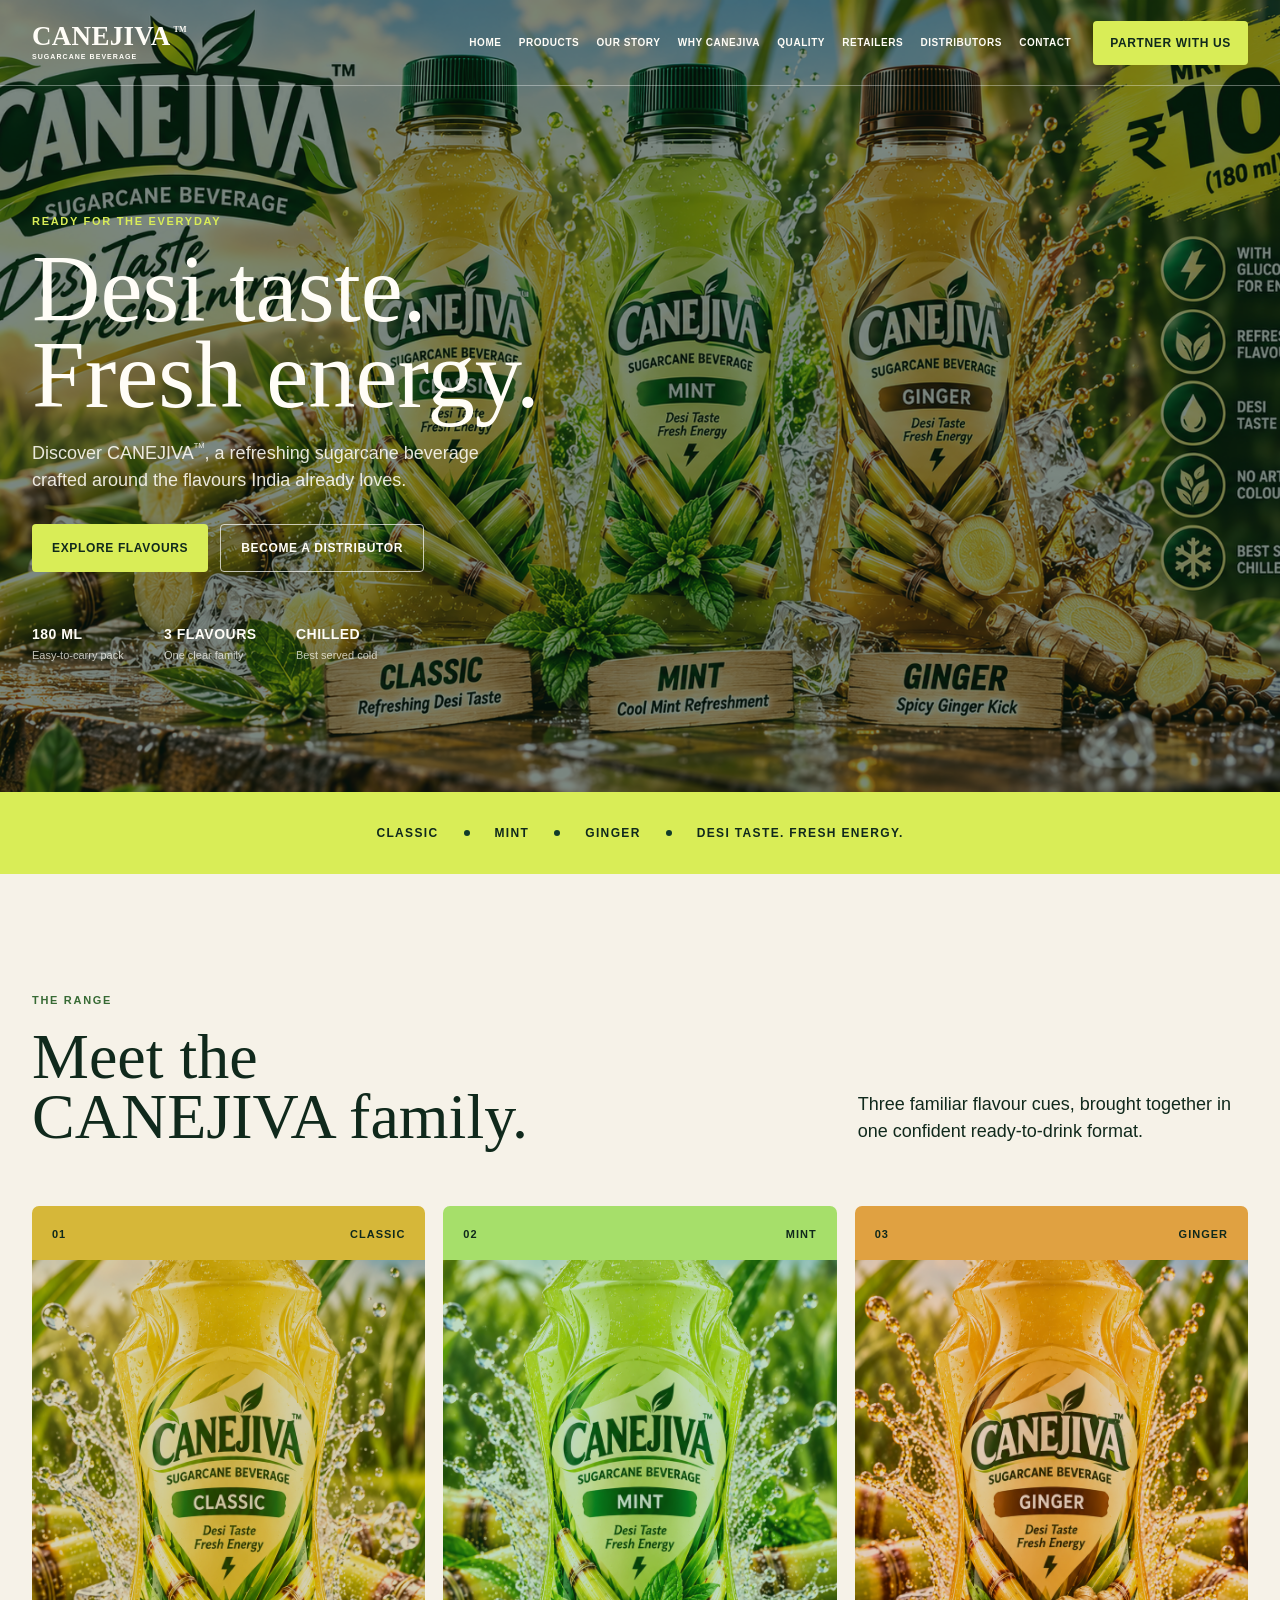
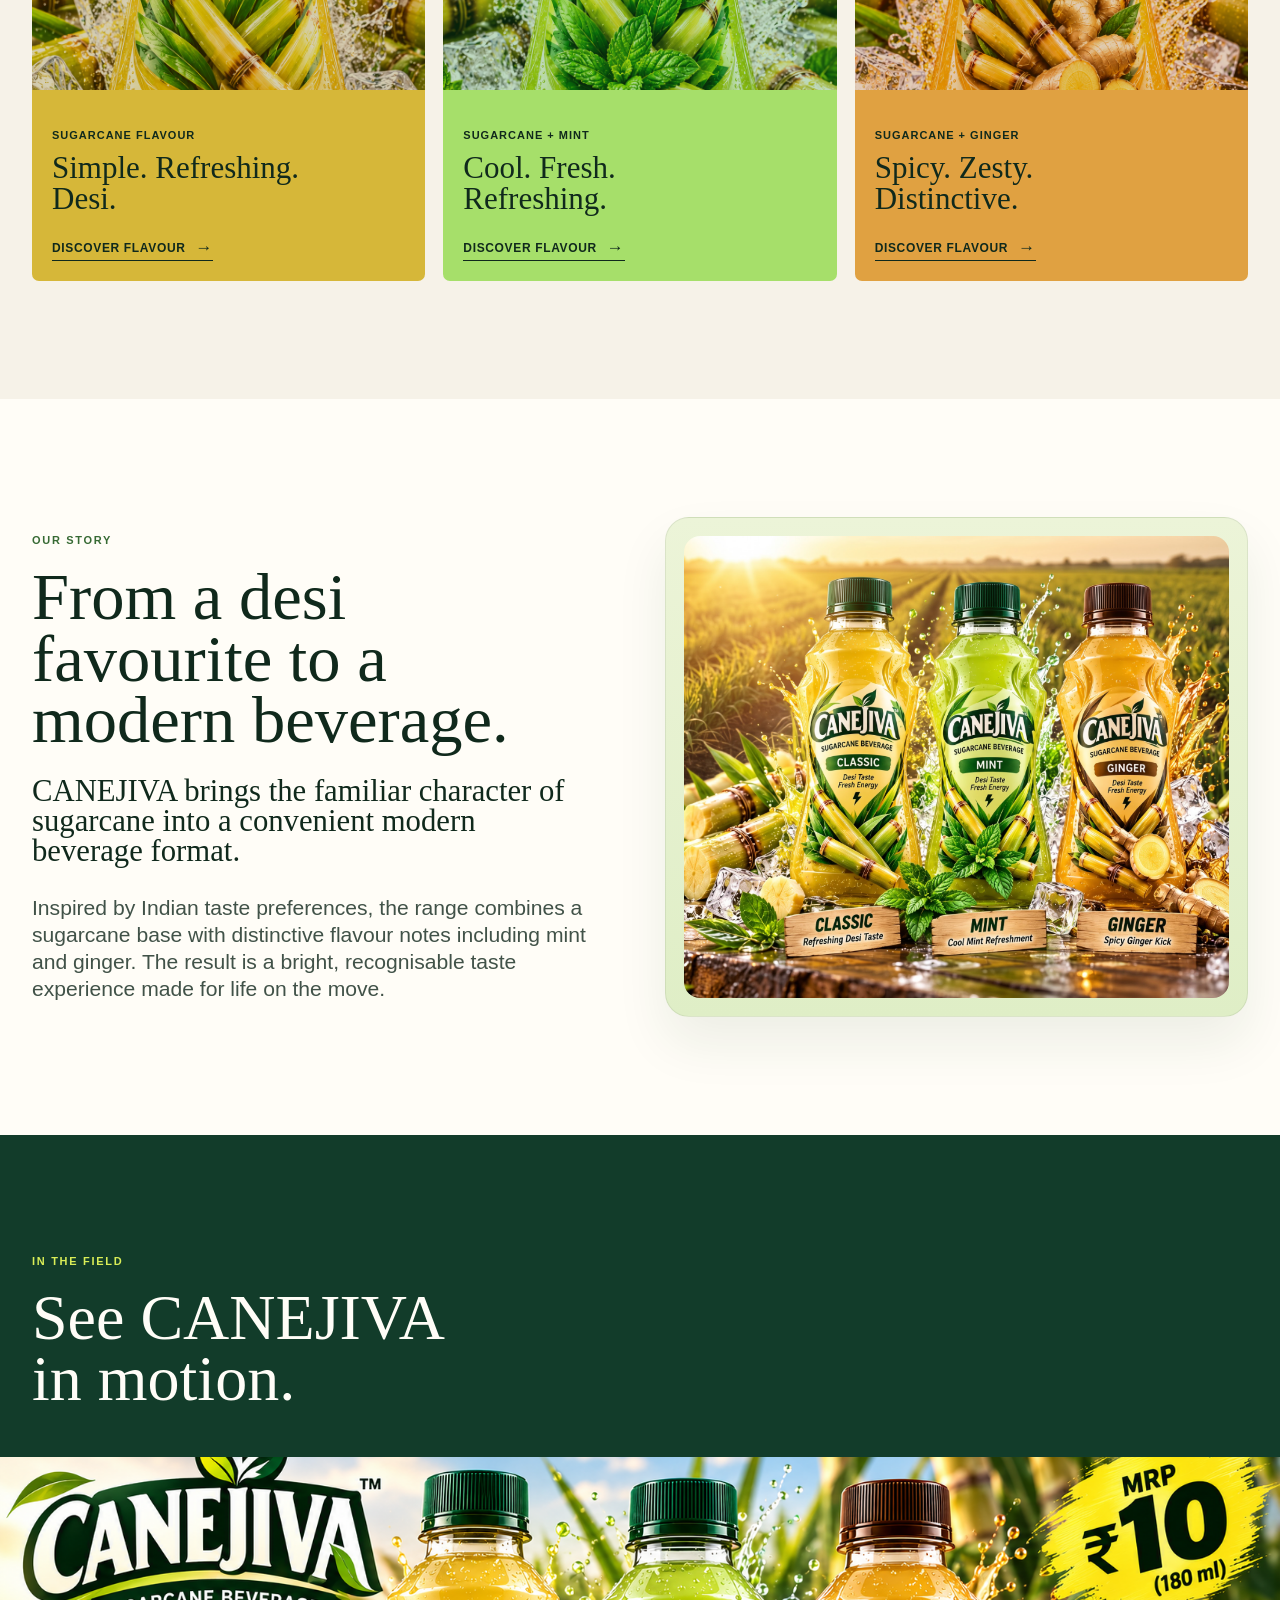
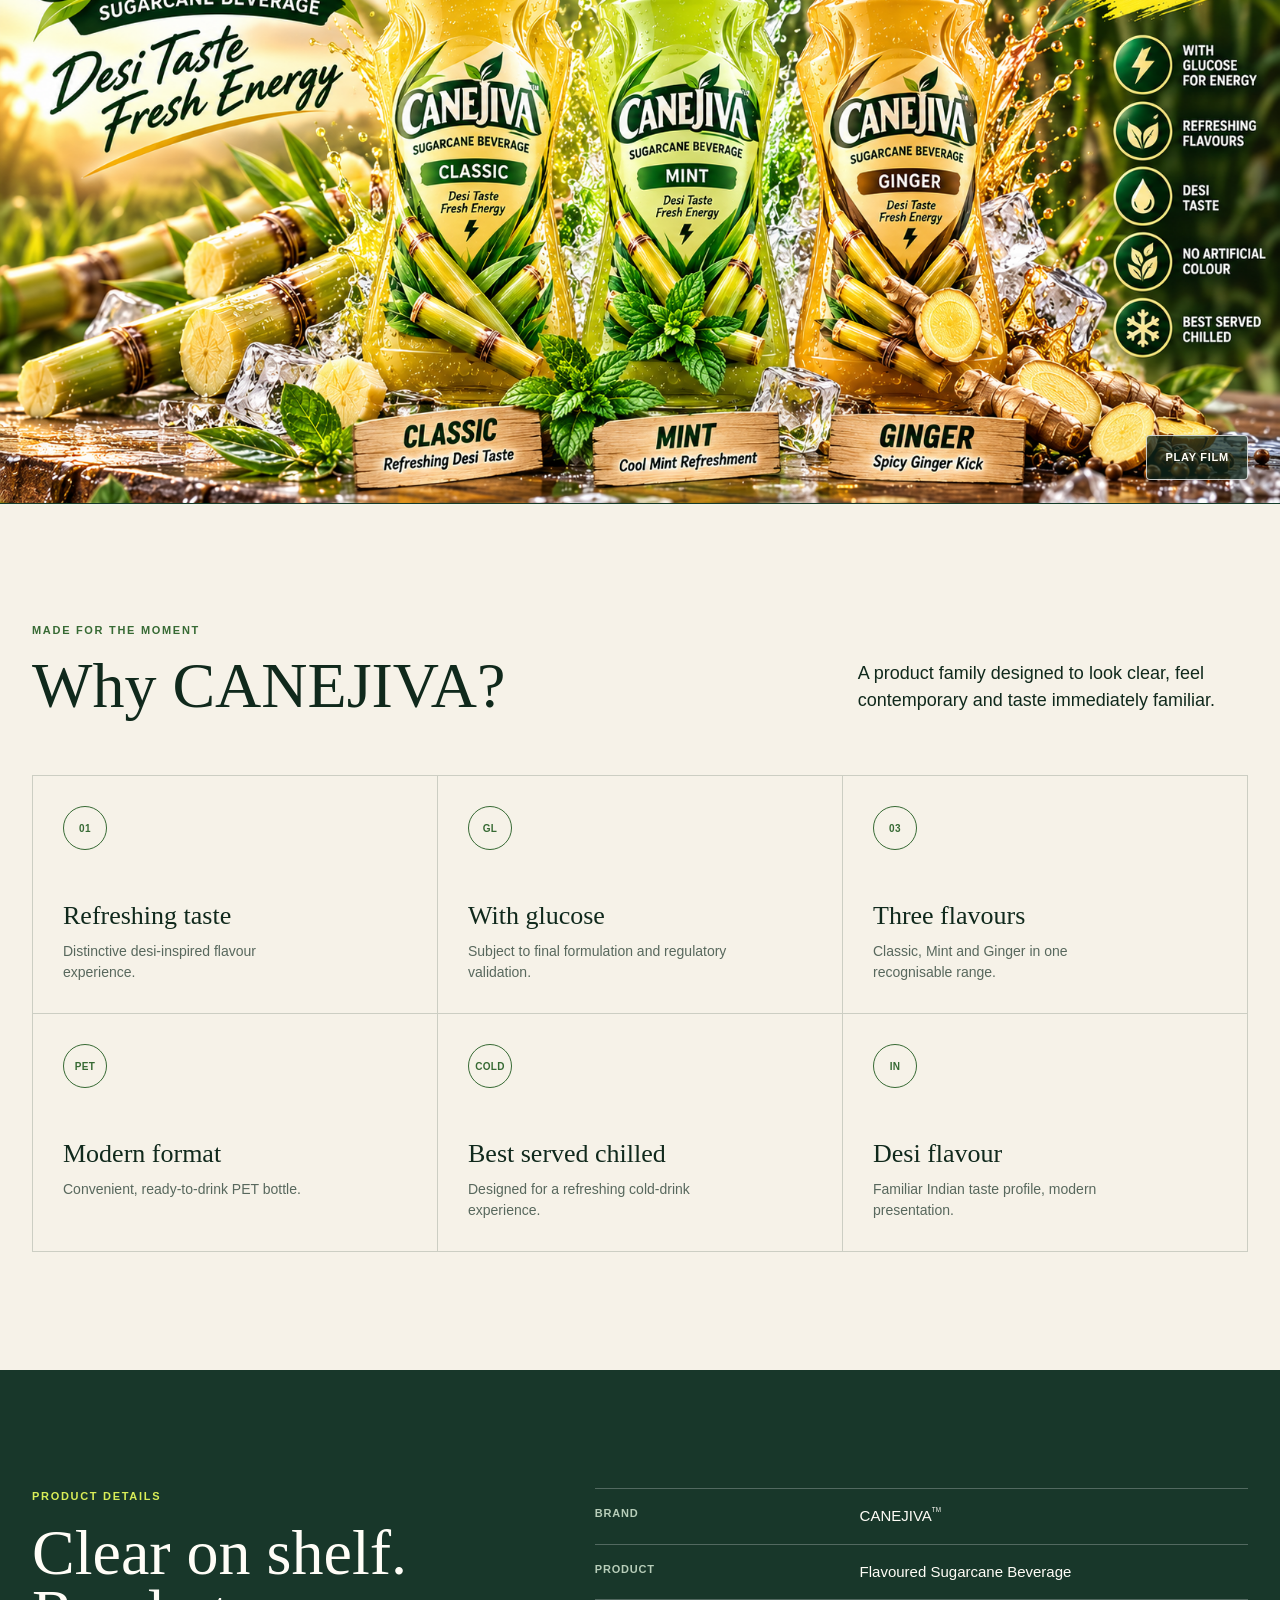
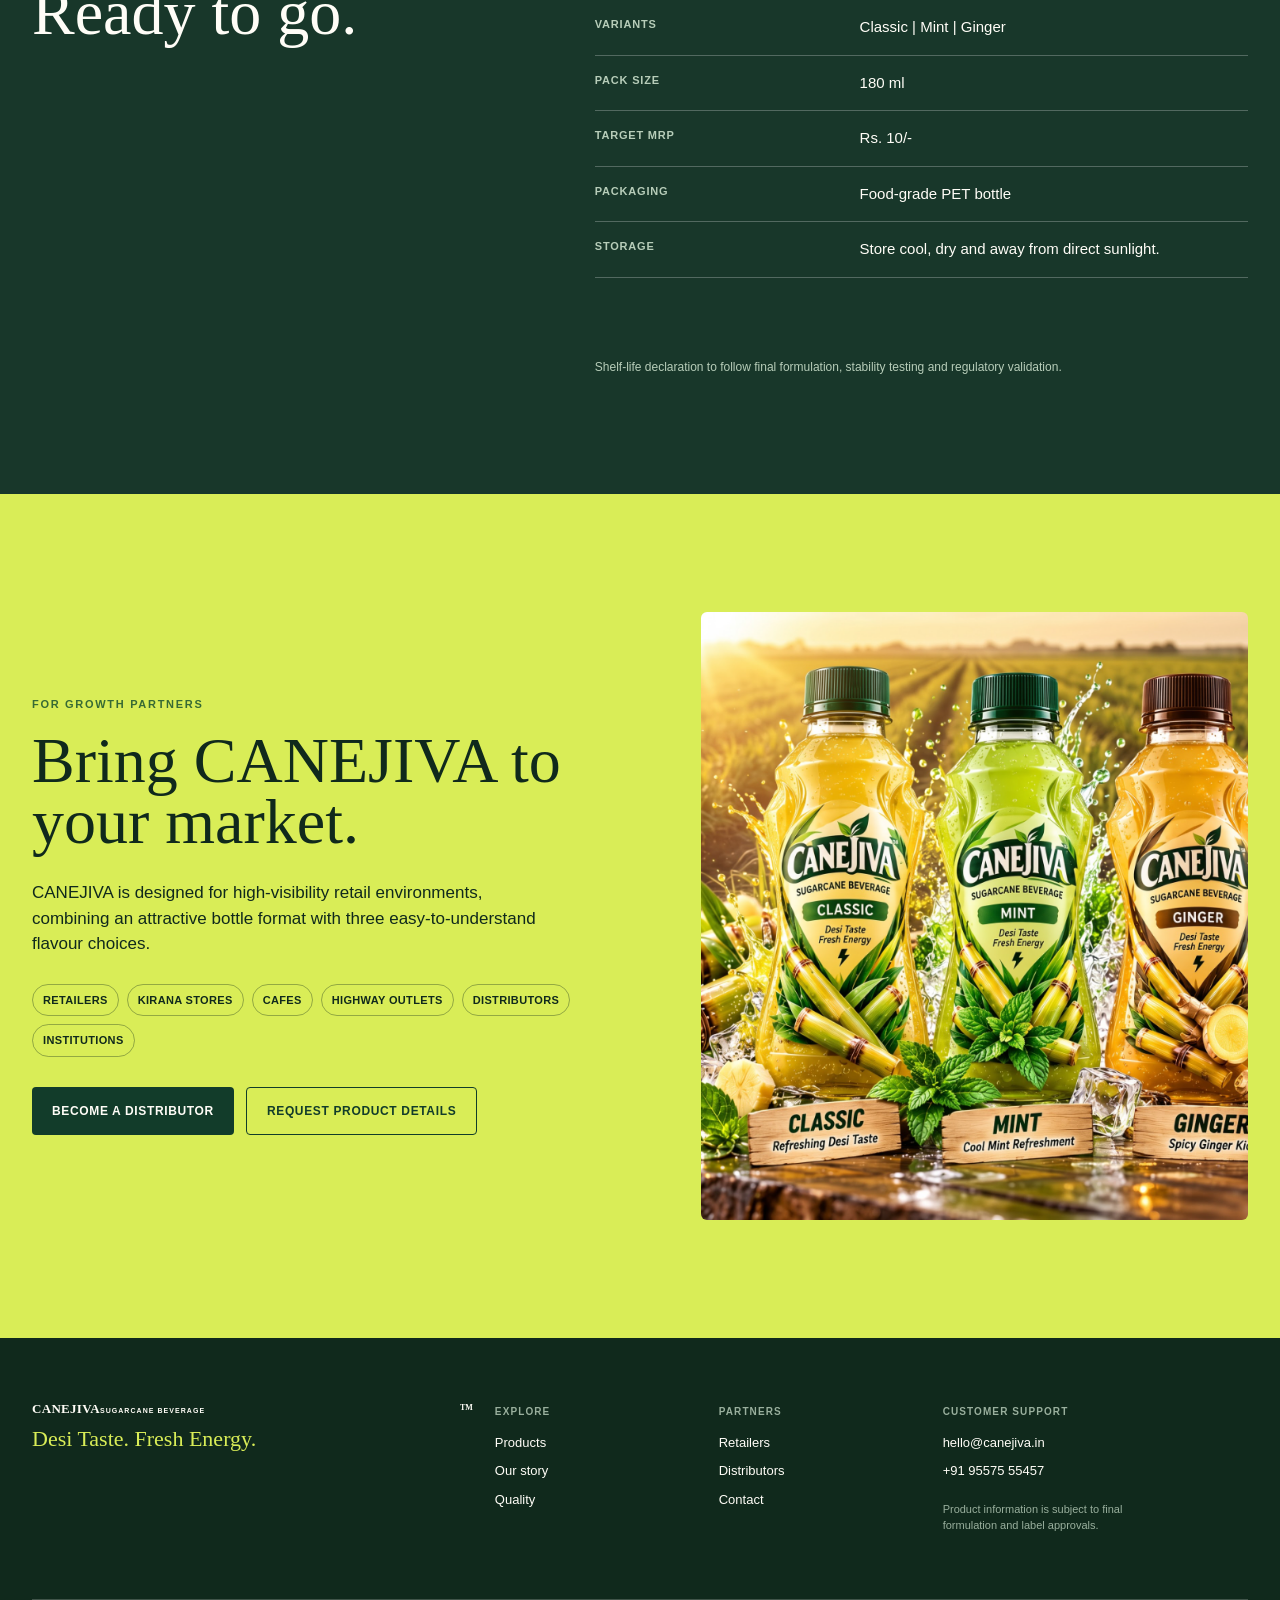
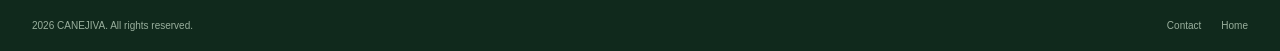
==== index.html @ d4f2fc35 "Use story image in growth partners section Co-authored-by: Copilot <223556219+Copilot@users.noreply." ====
<!doctype html>
<html lang="en">
  <head>
    <meta charset="UTF-8" />
    <meta name="viewport" content="width=device-width, initial-scale=1.0" />
    <meta name="theme-color" content="#123c2a" />
    <meta name="description" content="CANEJIVA is a ready-to-drink flavoured sugarcane beverage in Classic, Mint and Ginger." />
    <meta property="og:title" content="CANEJIVA | Desi Taste. Fresh Energy." />
    <meta property="og:description" content="A modern sugarcane beverage with distinctive desi flavours." />
    <meta property="og:image" content="media/portfolio.png" />
    <meta property="og:type" content="website" />
    <title>CANEJIVA | Desi Taste. Fresh Energy.</title>
    <link rel="stylesheet" href="styles.css" />
    <script type="application/ld+json">
      {
        "@context": "https://schema.org",
        "@type": "Brand",
        "name": "CANEJIVA",
        "slogan": "Desi Taste. Fresh Energy.",
        "description": "A ready-to-drink flavoured sugarcane beverage with Classic, Mint and Ginger variants."
      }
    </script>
  </head>
  <body>
    <header class="site-header" id="top">
      <a class="brand" href="./" aria-label="CANEJIVA home">CANEJIVA<sup>TM</sup><span>SUGARCANE BEVERAGE</span></a>
      <nav class="desktop-nav" aria-label="Primary navigation">
        <a href="./">Home</a>
        <a href="products/">Products</a>
        <a href="our-story/">Our story</a>
        <a href="why-canejiva/">Why CANEJIVA</a>
        <a href="quality/">Quality</a>
        <a href="retailers/">Retailers</a>
        <a href="distributors/">Distributors</a>
        <a href="contact/">Contact</a>
      </nav>
      <button class="header-cta js-open-enquiry" type="button">Partner with us</button>
      <button class="menu-toggle" type="button" aria-label="Open navigation" aria-expanded="false">
        <span></span><span></span><span></span>
      </button>
      <nav class="mobile-nav" aria-label="Mobile navigation">
        <a href="products/">Products</a>
        <a href="our-story/">Our story</a>
        <a href="why-canejiva/">Why CANEJIVA</a>
        <a href="quality/">Quality</a>
        <a href="retailers/">For retailers</a>
        <a href="distributors/">Distributors</a>
        <a href="contact/">Contact</a>
      </nav>
    </header>

    <main>
      <section class="hero" aria-labelledby="hero-heading">
        <video class="hero-video" autoplay muted loop playsinline preload="auto" poster="media/portfolio.png" aria-label="CANEJIVA product film">
          <source src="media/canejiva-final.mp4" type="video/mp4" />
        </video>
        <div class="hero-scrim"></div>
        <div class="hero-content wrap">
          <p class="kicker on-dark">Ready for the everyday</p>
          <h1 id="hero-heading">Desi taste.<br />Fresh energy.</h1>
          <p class="hero-copy">Discover CANEJIVA<sup>TM</sup>, a refreshing sugarcane beverage crafted around the flavours India already loves.</p>
          <div class="hero-actions">
            <a class="button button-lime" href="products/">Explore flavours</a>
            <a class="button button-ghost" href="distributors/">Become a distributor</a>
          </div>
          <dl class="hero-stats" aria-label="CANEJIVA highlights">
            <div><dt>180 ml</dt><dd>Easy-to-carry pack</dd></div>
            <div><dt>3 flavours</dt><dd>One clear family</dd></div>
            <div><dt>Chilled</dt><dd>Best served cold</dd></div>
          </dl>
        </div>
      </section>

      <div class="ticker" aria-label="CANEJIVA product range">
        <span>Classic</span><i></i><span>Mint</span><i></i><span>Ginger</span><i></i><span>Desi Taste. Fresh Energy.</span>
      </div>

      <section class="products section" id="products" aria-labelledby="products-heading">
        <div class="wrap section-intro reveal">
          <p class="kicker">The range</p>
          <div class="intro-row">
            <h2 id="products-heading">Meet the<br />CANEJIVA family.</h2>
            <p>Three familiar flavour cues, brought together in one confident ready-to-drink format.</p>
          </div>
        </div>
        <div class="product-grid wrap">
          <article class="product-card classic reveal">
            <div class="product-card-top"><span>01</span><span>Classic</span></div>
            <img src="media/classic.png" alt="CANEJIVA Classic sugarcane beverage bottle" />
            <div class="product-card-bottom">
              <p class="flavour-type">Sugarcane flavour</p>
              <h3>Simple. Refreshing. Desi.</h3>
              <a href="products/classic/" class="text-link">Discover flavour <span aria-hidden="true">&rarr;</span></a>
            </div>
          </article>
          <article class="product-card mint reveal">
            <div class="product-card-top"><span>02</span><span>Mint</span></div>
            <img src="media/mint.png" alt="CANEJIVA Mint sugarcane beverage bottle" />
            <div class="product-card-bottom">
              <p class="flavour-type">Sugarcane + mint</p>
              <h3>Cool. Fresh. Refreshing.</h3>
              <a href="products/mint/" class="text-link">Discover flavour <span aria-hidden="true">&rarr;</span></a>
            </div>
          </article>
          <article class="product-card ginger reveal">
            <div class="product-card-top"><span>03</span><span>Ginger</span></div>
            <img src="media/ginger.png" alt="CANEJIVA Ginger sugarcane beverage bottle" />
            <div class="product-card-bottom">
              <p class="flavour-type">Sugarcane + ginger</p>
              <h3>Spicy. Zesty. Distinctive.</h3>
              <a href="products/ginger/" class="text-link">Discover flavour <span aria-hidden="true">&rarr;</span></a>
            </div>
          </article>
        </div>
      </section>

      <section class="story section" id="story" aria-labelledby="story-heading">
        <div class="wrap story-layout">
          <div class="story-copy reveal">
            <p class="kicker">Our story</p>
            <h2 id="story-heading">From a desi favourite to a modern beverage.</h2>
            <p class="lead">CANEJIVA brings the familiar character of sugarcane into a convenient modern beverage format.</p>
            <p>Inspired by Indian taste preferences, the range combines a sugarcane base with distinctive flavour notes including mint and ginger. The result is a bright, recognisable taste experience made for life on the move.</p>
          </div>
          <figure class="story-image reveal">
            <img src="media/story.png" alt="CANEJIVA Classic, Mint and Ginger range together" />
          </figure>
        </div>
      </section>

      <section class="film section" aria-labelledby="film-heading">
        <div class="wrap film-heading reveal">
          <p class="kicker on-dark">In the field</p>
          <h2 id="film-heading">See CANEJIVA<br />in motion.</h2>
        </div>
        <div class="film-frame reveal">
          <video id="brand-film" muted loop playsinline poster="media/portfolio.png">
            <source src="media/canejiva-final.mp4" type="video/mp4" />
          </video>
          <button id="film-toggle" class="film-toggle" type="button" aria-label="Play brand film">Play film</button>
        </div>
      </section>

      <section class="why section" id="why" aria-labelledby="why-heading">
        <div class="wrap">
          <div class="section-intro reveal">
            <p class="kicker">Made for the moment</p>
            <div class="intro-row"><h2 id="why-heading">Why CANEJIVA?</h2><p>A product family designed to look clear, feel contemporary and taste immediately familiar.</p></div>
          </div>
          <div class="pillars">
            <article class="pillar reveal"><span class="pillar-mark">01</span><h3>Refreshing taste</h3><p>Distinctive desi-inspired flavour experience.</p></article>
            <article class="pillar reveal"><span class="pillar-mark">GL</span><h3>With glucose</h3><p>Subject to final formulation and regulatory validation.</p></article>
            <article class="pillar reveal"><span class="pillar-mark">03</span><h3>Three flavours</h3><p>Classic, Mint and Ginger in one recognisable range.</p></article>
            <article class="pillar reveal"><span class="pillar-mark">PET</span><h3>Modern format</h3><p>Convenient, ready-to-drink PET bottle.</p></article>
            <article class="pillar reveal"><span class="pillar-mark">COLD</span><h3>Best served chilled</h3><p>Designed for a refreshing cold-drink experience.</p></article>
            <article class="pillar reveal"><span class="pillar-mark">IN</span><h3>Desi flavour</h3><p>Familiar Indian taste profile, modern presentation.</p></article>
          </div>
        </div>
      </section>

      <section class="quality section" id="quality" aria-labelledby="quality-heading">
        <div class="wrap quality-layout">
          <div class="quality-title reveal">
            <p class="kicker on-dark">Product details</p>
            <h2 id="quality-heading">Clear on shelf.<br />Ready to go.</h2>
          </div>
          <dl class="spec-list reveal">
            <div><dt>Brand</dt><dd>CANEJIVA<sup>TM</sup></dd></div>
            <div><dt>Product</dt><dd>Flavoured Sugarcane Beverage</dd></div>
            <div><dt>Variants</dt><dd>Classic | Mint | Ginger</dd></div>
            <div><dt>Pack size</dt><dd>180 ml</dd></div>
            <div><dt>Target MRP</dt><dd>Rs. 10/-</dd></div>
            <div><dt>Packaging</dt><dd>Food-grade PET bottle</dd></div>
            <div><dt>Storage</dt><dd>Store cool, dry and away from direct sunlight.</dd></div>
          </dl>
          <p class="regulatory-note reveal">Shelf-life declaration to follow final formulation, stability testing and regulatory validation.</p>
        </div>
      </section>

      <section class="retail section" id="retail" aria-labelledby="retail-heading">
        <div class="wrap retail-layout">
          <div class="retail-copy reveal">
            <p class="kicker">For growth partners</p>
            <h2 id="retail-heading">Bring CANEJIVA to your market.</h2>
            <p>CANEJIVA is designed for high-visibility retail environments, combining an attractive bottle format with three easy-to-understand flavour choices.</p>
            <div class="retail-tags"><span>Retailers</span><span>Kirana stores</span><span>Cafes</span><span>Highway outlets</span><span>Distributors</span><span>Institutions</span></div>
            <div class="hero-actions">
              <a class="button button-dark" href="distributors/">Become a distributor</a>
              <a class="button button-outline" href="retailers/">Request product details</a>
            </div>
          </div>
          <div class="retail-image reveal"><img src="media/story.png" alt="CANEJIVA Classic, Mint and Ginger range in a sugarcane field" /></div>
        </div>
      </section>
    </main>

    <footer class="site-footer">
      <div class="wrap footer-grid">
        <div><a class="brand footer-brand" href="./">CANEJIVA<sup>TM</sup><span>SUGARCANE BEVERAGE</span></a><p>Desi Taste. Fresh Energy.</p></div>
        <div><p class="footer-label">Explore</p><a href="products/">Products</a><a href="our-story/">Our story</a><a href="quality/">Quality</a></div>
        <div><p class="footer-label">Partners</p><a href="retailers/">Retailers</a><a href="distributors/">Distributors</a><a href="contact/">Contact</a></div>
        <div><p class="footer-label">Customer support</p><a href="mailto:hello@canejiva.in">hello@canejiva.in</a><a href="tel:+919557555457">+91 95575 55457</a><p class="footer-legal">Product information is subject to final formulation and label approvals.</p></div>
      </div>
      <div class="wrap footer-bottom"><span>2026 CANEJIVA. All rights reserved.</span><span><a href="contact/">Contact</a><a href="./">Home</a></span></div>
    </footer>

    <dialog class="enquiry-dialog" id="enquiry-dialog" aria-labelledby="enquiry-title">
      <button class="dialog-close" type="button" aria-label="Close enquiry form">Close</button>
      <div class="dialog-content">
        <p class="kicker">Partner enquiry</p>
        <h2 id="enquiry-title">Let us grow together.</h2>
        <p>Tell us where you would like to bring CANEJIVA.</p>
        <form id="enquiry-form">
          <label>Name<input required name="name" autocomplete="name" /></label>
          <label>Work email<input required name="email" type="email" autocomplete="email" /></label>
          <label>Business type<select name="type"><option>Retailer</option><option>Distributor</option><option>Cafe or restaurant</option><option>Institutional buyer</option><option>Other</option></select></label>
          <label>City<input required name="city" autocomplete="address-level2" /></label>
          <button class="button button-dark" type="submit">Send enquiry</button>
          <p class="form-status" role="status"></p>
        </form>
      </div>
    </dialog>
    <script src="app.js"></script>
  </body>
</html>
---- styles.css ----
:root {
  --ink: #10291c;
  --forest: #123c2a;
  --moss: #376a34;
  --lime: #d9ed57;
  --mint: #c9f1a8;
  --amber: #e7a527;
  --ginger: #81451f;
  --cream: #f6f2e8;
  --white: #fffdf7;
  --line: rgba(16, 41, 28, 0.18);
  --display: Georgia, "Times New Roman", serif;
  --sans: Arial, Helvetica, sans-serif;
}

* { box-sizing: border-box; }
html { scroll-behavior: smooth; }
body { margin: 0; background: var(--cream); color: var(--ink); font-family: var(--sans); font-size: 16px; line-height: 1.5; }
button, input, select { font: inherit; }
button, a { -webkit-tap-highlight-color: transparent; }
a { color: inherit; text-decoration: none; }
img, video { display: block; max-width: 100%; }
button { cursor: pointer; }
.wrap { width: min(1216px, calc(100% - 48px)); margin-inline: auto; }
.section { padding: 118px 0; }
.kicker { margin: 0 0 18px; color: var(--moss); font-size: 11px; font-weight: 700; letter-spacing: 1.7px; text-transform: uppercase; }
.on-dark { color: var(--lime); }
h1, h2, h3, p { margin-top: 0; }
h1, h2, h3 { font-weight: 400; letter-spacing: 0; }
h1, h2 { font-family: var(--display); }
h1 { max-width: 700px; margin-bottom: 22px; color: var(--white); font-size: clamp(58px, 7.4vw, 110px); line-height: 0.9; }
h2 { max-width: 720px; margin-bottom: 0; font-size: clamp(42px, 5vw, 72px); line-height: 0.95; }
sup { position: relative; top: -0.45em; font-size: 0.42em; }

.site-header { position: absolute; z-index: 5; top: 0; left: 0; display: flex; align-items: center; width: 100%; min-height: 86px; padding: 18px max(24px, calc((100% - 1216px) / 2)); border-bottom: 1px solid rgba(255,255,255,0.36); color: var(--white); }
.brand { position: relative; display: inline-flex; flex-direction: column; color: inherit; font-family: var(--display); font-size: 27px; font-weight: 700; line-height: 0.75; letter-spacing: 0.3px; }
.brand > sup { position: absolute; top: 0; right: -16px; font-size: 8px; line-height: 1; letter-spacing: 0; }
.brand span { margin-top: 8px; font-family: var(--sans); font-size: 7px; font-weight: 700; letter-spacing: 1.05px; }
.desktop-nav { display: flex; gap: clamp(12px, 1.35vw, 22px); margin-left: auto; margin-right: 22px; font-size: 10px; font-weight: 700; letter-spacing: 0.55px; text-transform: uppercase; }
.desktop-nav a, .footer-grid a { transition: color 180ms ease; }
.desktop-nav a:hover, .footer-grid a:hover { color: var(--lime); }
.header-cta, .button { border: 0; border-radius: 4px; font-size: 12px; font-weight: 700; letter-spacing: 0.65px; text-transform: uppercase; transition: transform 180ms ease, background-color 180ms ease, color 180ms ease; }
.header-cta { padding: 13px 17px; background: var(--lime); color: var(--ink); }
.header-cta:hover, .button:hover { transform: translateY(-2px); }
.menu-toggle, .mobile-nav { display: none; }

.hero { position: relative; height: 88svh; min-height: 660px; overflow: hidden; background: var(--forest); }
.hero-video { position: absolute; width: 100%; height: 100%; object-fit: cover; object-position: center; }
.hero-scrim { position: absolute; inset: 0; background: rgba(7, 30, 18, 0.53); }
.hero-content { position: relative; z-index: 1; display: flex; flex-direction: column; justify-content: center; height: 100%; padding-top: 84px; }
.hero-copy { max-width: 470px; margin-bottom: 30px; color: rgba(255,253,247,0.88); font-size: 18px; }
.hero-actions { display: flex; flex-wrap: wrap; gap: 12px; }
.button { display: inline-flex; align-items: center; justify-content: center; min-height: 48px; padding: 0 20px; }
.button-lime { background: var(--lime); color: var(--ink); }
.button-ghost { border: 1px solid rgba(255,255,255,0.7); background: transparent; color: var(--white); }
.button-ghost:hover { background: var(--white); color: var(--ink); }
.button-dark { background: var(--forest); color: var(--white); }
.button-outline { border: 1px solid var(--forest); background: transparent; color: var(--forest); }
.hero-stats { display: flex; gap: 38px; margin: 52px 0 0; color: var(--white); }
.hero-stats div { min-width: 94px; }
.hero-stats dt { font-size: 14px; font-weight: 700; letter-spacing: 0.5px; text-transform: uppercase; }
.hero-stats dd { margin: 2px 0 0; color: rgba(255,253,247,0.73); font-size: 11px; }
.ticker { display: flex; align-items: center; justify-content: center; gap: 25px; min-height: 82px; padding: 20px; overflow: hidden; background: var(--lime); color: var(--ink); font-size: 12px; font-weight: 700; letter-spacing: 1.35px; text-align: center; text-transform: uppercase; white-space: nowrap; }
.ticker i { display: block; width: 6px; height: 6px; flex: 0 0 auto; border-radius: 50%; background: var(--forest); }

.products { background: var(--cream); }
.section-intro { margin-bottom: 58px; }
.intro-row { display: grid; grid-template-columns: minmax(0, 1.15fr) minmax(250px, 0.58fr); align-items: end; gap: 52px; }
.intro-row p { max-width: 380px; margin-bottom: 3px; font-size: 18px; }
.product-grid { display: grid; grid-template-columns: repeat(3, 1fr); gap: 18px; }
.product-card { position: relative; display: flex; flex-direction: column; min-height: 675px; padding: 20px; overflow: hidden; border-radius: 7px; color: var(--ink); }
.product-card.classic { background: #d6b739; }
.product-card.mint { background: #a6df6a; }
.product-card.ginger { background: #e0a141; }
.product-card-top { position: relative; z-index: 2; display: flex; justify-content: space-between; font-size: 11px; font-weight: 700; letter-spacing: 1px; text-transform: uppercase; }
.product-card img { position: absolute; z-index: 0; top: 54px; left: 50%; width: 118%; max-width: none; height: 430px; transform: translateX(-50%); object-fit: cover; transition: transform 500ms ease; }
.product-card::after { position: absolute; z-index: 1; top: 54px; right: 0; left: 0; height: 430px; background: rgba(118, 93, 0, 0.3); content: ""; pointer-events: none; transition: opacity 180ms ease; }
.product-card.mint::after { background: rgba(28, 122, 37, 0.28); }
.product-card.ginger::after { background: rgba(148, 68, 0, 0.28); }
.product-card:hover::after, .product-card:focus-within::after { opacity: 0; }
.product-card:hover img, .product-card:focus-within img { transform: translateX(-50%) translateY(-9px) scale(1.025); }
.product-card-bottom { position: relative; z-index: 2; margin-top: auto; padding-top: 18px; }
.product-card.classic .product-card-bottom { background: #d6b739; }
.product-card.mint .product-card-bottom { background: #a6df6a; }
.product-card.ginger .product-card-bottom { background: #e0a141; }
.flavour-type { margin-bottom: 8px; font-size: 11px; font-weight: 700; letter-spacing: 1px; text-transform: uppercase; }
.product-card h3 { max-width: 260px; margin-bottom: 20px; font-family: var(--display); font-size: 31px; line-height: 1.02; }
.text-link { display: inline-flex; gap: 10px; align-items: center; padding-bottom: 3px; border-bottom: 1px solid currentColor; font-size: 12px; font-weight: 700; letter-spacing: 0.65px; text-transform: uppercase; }
.text-link span { font-size: 17px; line-height: 0.5; }

.story { background: var(--white); }
.story-layout { display: grid; grid-template-columns: 0.98fr 1.02fr; gap: 72px; align-items: center; }
.story-copy { max-width: 600px; }
.story-copy h2 { margin-bottom: 26px; font-size: clamp(54px, 5.2vw, 104px); line-height: 0.92; }
.story-copy .lead { max-width: 560px; margin-bottom: 28px; color: var(--ink); font-family: var(--display); font-size: clamp(28px, 2.4vw, 48px); line-height: 0.98; }
.story-copy > p:not(.kicker):not(.lead) { max-width: 610px; margin-bottom: 0; color: #415248; font-size: clamp(20px, 1.65vw, 30px); line-height: 1.28; }
.story-image { position: relative; margin: 0; padding: 18px; border: 1px solid rgba(16, 41, 28, 0.08); border-radius: 24px; background: linear-gradient(180deg, #ecf4d8 0%, #dfeec6 100%); box-shadow: 0 26px 52px rgba(31, 64, 27, 0.08); }
.story-image img { width: 100%; aspect-ratio: 1.18; object-fit: cover; border-radius: 16px; }

.film { padding-bottom: 0; background: var(--forest); color: var(--white); }
.film-heading { padding-bottom: 48px; }
.film-heading h2 { color: var(--white); }
.film-frame { position: relative; width: min(1518px, 100%); margin-inline: auto; overflow: hidden; background: #071d11; aspect-ratio: 1.98; }
.film-frame video { width: 100%; height: 100%; object-fit: cover; }
.film-toggle { position: absolute; right: max(24px, calc((100vw - 1216px) / 2)); bottom: 24px; padding: 13px 18px; border: 1px solid rgba(255,255,255,0.75); border-radius: 4px; background: rgba(16,41,28,0.72); color: var(--white); font-size: 11px; font-weight: 700; letter-spacing: 0.75px; text-transform: uppercase; }

.why { background: var(--cream); }
.pillars { display: grid; grid-template-columns: repeat(3, 1fr); border-top: 1px solid var(--line); border-left: 1px solid var(--line); }
.pillar { min-height: 235px; padding: 30px; border-right: 1px solid var(--line); border-bottom: 1px solid var(--line); }
.pillar-mark { display: flex; align-items: center; justify-content: center; width: 44px; height: 44px; margin-bottom: 46px; border: 1px solid var(--moss); border-radius: 50%; color: var(--moss); font-size: 10px; font-weight: 700; letter-spacing: 0.35px; }
.pillar h3 { margin-bottom: 6px; font-family: var(--display); font-size: 26px; }
.pillar p { max-width: 260px; margin-bottom: 0; color: #58685d; font-size: 14px; }

.quality { background: #18372a; color: var(--white); }
.quality-layout { display: grid; grid-template-columns: 0.85fr 1.15fr; gap: 80px; }
.quality-title h2 { color: var(--white); }
.spec-list { margin: 0; border-top: 1px solid rgba(255,255,255,0.25); }
.spec-list div { display: grid; grid-template-columns: 0.62fr 1fr; gap: 24px; padding: 16px 0; border-bottom: 1px solid rgba(255,255,255,0.25); }
.spec-list dt { color: #b7cdb9; font-size: 11px; font-weight: 700; letter-spacing: 0.8px; text-transform: uppercase; }
.spec-list dd { margin: 0; font-size: 15px; }
.regulatory-note { grid-column: 2; max-width: 530px; margin: 0; color: #b7cdb9; font-size: 12px; }

.retail { background: var(--lime); }
.retail-layout { display: grid; grid-template-columns: 1fr 0.92fr; gap: 74px; align-items: center; }
.retail-copy h2 { margin-bottom: 28px; }
.retail-copy > p:not(.kicker) { max-width: 510px; margin-bottom: 27px; font-size: 17px; }
.retail-tags { display: flex; flex-wrap: wrap; gap: 8px; margin-bottom: 30px; }
.retail-tags span { padding: 7px 10px; border: 1px solid rgba(16,41,28,0.35); border-radius: 100px; font-size: 11px; font-weight: 700; letter-spacing: 0.35px; text-transform: uppercase; }
.retail-image { overflow: hidden; border-radius: 6px; }
.retail-image img { width: 100%; aspect-ratio: 0.9; object-fit: cover; object-position: 50% 52%; }

.site-footer { padding: 66px 0 18px; background: var(--ink); color: var(--white); }
.footer-grid { display: grid; grid-template-columns: 1.6fr 0.7fr 0.7fr 1.15fr; gap: 38px; padding-bottom: 54px; }
.footer-brand { margin-bottom: 24px; }
.footer-grid > div > p:not(.footer-label):not(.footer-legal) { color: var(--lime); font-family: var(--display); font-size: 22px; }
.footer-label { margin-bottom: 14px; color: #99af9d; font-size: 10px; font-weight: 700; letter-spacing: 1.1px; text-transform: uppercase; }
.footer-grid a, .footer-button { display: block; margin-bottom: 9px; color: var(--white); font-size: 13px; }
.footer-button { padding: 0; border: 0; background: none; text-align: left; }
.footer-legal { max-width: 210px; margin-top: 20px; color: #99af9d; font-size: 11px; }
.footer-bottom { display: flex; justify-content: space-between; padding-top: 18px; border-top: 1px solid rgba(255,255,255,0.2); color: #99af9d; font-size: 10px; }
.footer-bottom span:last-child { display: flex; gap: 20px; }

.enquiry-dialog { width: min(545px, calc(100% - 32px)); max-height: calc(100% - 32px); padding: 0; overflow: hidden; border: 0; border-radius: 7px; background: var(--cream); color: var(--ink); box-shadow: 0 18px 70px rgba(0,0,0,0.35); }
.enquiry-dialog::backdrop { background: rgba(8,23,14,0.73); }
.dialog-content { padding: 54px; }
.dialog-content h2 { margin-bottom: 15px; font-size: 49px; }
.dialog-content > p:not(.kicker) { max-width: 370px; margin-bottom: 28px; }
.dialog-close { position: absolute; top: 16px; right: 18px; border: 0; background: transparent; color: var(--forest); font-size: 11px; font-weight: 700; letter-spacing: 0.75px; text-transform: uppercase; }
#enquiry-form { display: grid; gap: 15px; }
#enquiry-form label { display: grid; gap: 6px; color: var(--moss); font-size: 10px; font-weight: 700; letter-spacing: 0.9px; text-transform: uppercase; }
#enquiry-form input, #enquiry-form select { width: 100%; min-height: 46px; padding: 0 12px; border: 1px solid var(--line); border-radius: 3px; background: var(--white); color: var(--ink); font-size: 15px; letter-spacing: 0; text-transform: none; }
#enquiry-form .button { justify-self: start; margin-top: 8px; }
.form-status { min-height: 20px; margin: 0; color: var(--moss); font-size: 13px; }

.reveal { opacity: 0; transform: translateY(18px); transition: opacity 600ms ease, transform 600ms ease; }
.reveal.is-visible { opacity: 1; transform: translateY(0); }

@media (max-width: 900px) {
  .desktop-nav, .header-cta { display: none; }
  .site-header { min-height: 76px; padding-inline: 24px; }
  .menu-toggle { display: flex; flex-direction: column; gap: 5px; margin-left: auto; padding: 8px 0 8px 12px; border: 0; background: transparent; }
  .menu-toggle span { display: block; width: 24px; height: 1px; background: var(--white); }
  .mobile-nav { position: absolute; top: 76px; right: 16px; display: none; width: min(300px, calc(100vw - 32px)); padding: 20px; border: 1px solid rgba(255,255,255,0.28); border-radius: 5px; background: var(--forest); box-shadow: 0 14px 42px rgba(0,0,0,0.23); }
  .mobile-nav.is-open { display: grid; gap: 17px; }
  .mobile-nav a, .mobile-nav button { color: var(--white); font-size: 12px; font-weight: 700; letter-spacing: 0.6px; text-align: left; text-transform: uppercase; }
  .mobile-nav button { padding: 0; border: 0; background: none; }
  .story-layout, .retail-layout { grid-template-columns: 1fr; gap: 48px; }
  .quality-layout { grid-template-columns: 1fr; gap: 50px; }
  .regulatory-note { grid-column: 1; margin: 0; }
  .footer-grid { grid-template-columns: 1.25fr 0.8fr 0.8fr; }
  .footer-grid > div:last-child { grid-column: 1 / -1; }
}

@media (max-width: 640px) {
  .wrap { width: min(100% - 32px, 1216px); }
  .section { padding: 76px 0; }
  .hero { height: 88svh; min-height: 580px; }
  .hero-video { object-position: 56% center; }
  .hero-scrim { background: rgba(7,30,18,0.59); }
  .hero-content { padding-top: 78px; padding-bottom: 24px; justify-content: flex-end; }
  h1 { font-size: clamp(48px, 15vw, 68px); }
  h2 { font-size: clamp(38px, 12vw, 54px); }
  .hero-copy { margin-bottom: 22px; font-size: 16px; }
  .hero-actions { display: grid; grid-template-columns: 1fr; width: min(100%, 320px); }
  .button { width: 100%; }
  .hero-stats { gap: 16px; margin-top: 27px; }
  .hero-stats div { min-width: 0; flex: 1; }
  .hero-stats dt { font-size: 11px; }
  .hero-stats dd { font-size: 9px; }
  .ticker { justify-content: flex-start; gap: 18px; padding-inline: 24px; font-size: 10px; }
  .ticker span:last-child, .ticker span:nth-of-type(2) ~ i { display: none; }
  .section-intro { margin-bottom: 36px; }
  .intro-row { display: block; }
  .intro-row h2 { margin-bottom: 22px; }
  .intro-row p { font-size: 16px; }
  .product-grid { display: flex; width: 100%; padding-left: 16px; overflow-x: auto; scroll-snap-type: x mandatory; }
  .product-card { min-width: min(84vw, 345px); min-height: 584px; scroll-snap-align: start; }
  .product-card:last-child { margin-right: 16px; }
  .product-card img, .product-card::after { height: 370px; }
  .story-copy .lead { font-size: 23px; }
  .story-image img { aspect-ratio: 1.08; }
  .film-heading { padding-bottom: 34px; }
  .film-frame { aspect-ratio: 1.15; }
  .film-frame video { object-fit: cover; }
  .film-toggle { right: 16px; bottom: 16px; }
  .pillars { grid-template-columns: repeat(2, 1fr); }
  .pillar { min-height: 214px; padding: 22px 16px; }
  .pillar-mark { width: 38px; height: 38px; margin-bottom: 34px; }
  .pillar h3 { font-size: 22px; }
  .pillar p { font-size: 12px; }
  .spec-list div { grid-template-columns: 0.72fr 1fr; gap: 16px; }
  .spec-list dd { font-size: 13px; }
  .retail-layout { gap: 38px; }
  .retail-image img { aspect-ratio: 1.02; }
  .footer-grid { grid-template-columns: 1fr 1fr; gap: 34px 22px; }
  .footer-grid > div:first-child, .footer-grid > div:last-child { grid-column: 1 / -1; }
  .footer-bottom { display: grid; gap: 10px; }
  .dialog-content { padding: 50px 24px 28px; }
  .dialog-content h2 { font-size: 42px; }
}

@media (prefers-reduced-motion: reduce) {
  html { scroll-behavior: auto; }
  .reveal { opacity: 1; transform: none; transition: none; }
  .product-card img, .button { transition: none; }
}

/* Flavour detail pages */
.product-header { position: absolute; color: var(--ink); border-color: rgba(16,41,28,0.22); }
.product-header .header-cta { background: var(--forest); color: var(--white); }
.product-back { display: none; margin-left: auto; padding-bottom: 3px; border-bottom: 1px solid currentColor; font-size: 10px; font-weight: 700; letter-spacing: 0.6px; text-transform: uppercase; }
.flavour-hero { min-height: 760px; padding-top: 112px; overflow: hidden; background: var(--flavour-colour); }
.flavour-hero-layout { display: grid; grid-template-columns: 0.93fr 1.07fr; min-height: 648px; align-items: center; gap: 48px; }
.flavour-copy { position: relative; z-index: 1; }
.flavour-copy .kicker { margin-bottom: 30px; }
.product-overline { margin-bottom: 16px; font-size: 11px; font-weight: 700; letter-spacing: 1.1px; text-transform: uppercase; }
.flavour-copy h1 { max-width: 620px; margin-bottom: 25px; color: var(--ink); font-size: clamp(57px, 7vw, 99px); }
.flavour-copy > p:not(.kicker):not(.product-overline) { max-width: 430px; margin-bottom: 28px; font-size: 18px; }
.flavour-bottle { position: relative; align-self: stretch; overflow: hidden; }
.flavour-bottle::after { position: absolute; right: 7%; bottom: 5%; width: 64%; height: 10%; border-radius: 50%; background: rgba(16,41,28,0.24); content: ""; filter: blur(18px); }
.flavour-bottle > span { position: absolute; z-index: 0; top: 12%; right: -12%; color: rgba(255,255,255,0.42); font-family: var(--display); font-size: clamp(75px, 13vw, 192px); font-weight: 700; line-height: 0.72; letter-spacing: 0; transform: rotate(90deg); transform-origin: center; }
.flavour-bottle img { position: relative; z-index: 1; width: 100%; height: 100%; min-height: 570px; object-fit: cover; object-position: center; animation: bottle-drift 5s ease-in-out infinite; }
@keyframes bottle-drift { 50% { transform: translateY(-10px); } }
.flavour-note { background: var(--white); }
.flavour-note-grid { display: grid; grid-template-columns: 0.35fr 1fr 0.74fr; gap: 44px; align-items: start; }
.flavour-statement { max-width: 630px; margin: 0; font-family: var(--display); font-size: clamp(31px, 3.4vw, 51px); line-height: 1.05; }
.ingredient-disc { min-height: 210px; padding: 25px; border: 1px solid var(--line); border-radius: 50%; text-align: center; }
.ingredient-disc span { display: block; margin-bottom: 17px; color: var(--moss); font-size: 10px; font-weight: 700; letter-spacing: 1px; text-transform: uppercase; }
.ingredient-disc strong { display: block; margin-bottom: 12px; font-family: var(--display); font-size: 38px; font-weight: 400; line-height: 1; }
.ingredient-disc p { max-width: 190px; margin: auto; color: #58685d; font-size: 12px; }
.product-spec { background: var(--cream); }
.product-spec-layout { display: grid; grid-template-columns: 0.9fr 1.1fr; gap: 70px; }
.product-spec-layout h2 { margin-bottom: 22px; }
.product-spec-layout > div > p:not(.kicker) { max-width: 430px; color: #526258; }
.product-spec .spec-list { border-color: var(--line); }
.product-spec .spec-list div { border-color: var(--line); }
.product-spec .spec-list dt { color: var(--moss); }
.product-spec .product-regulatory { grid-column: 2; margin: 0; color: #647269; font-size: 11px; }
.flavour-retail { padding: 88px 0; background: var(--forest); color: var(--white); }
.flavour-retail-layout { display: grid; grid-template-columns: 0.9fr 0.7fr; justify-content: space-between; align-items: center; gap: 80px; }
.flavour-retail h2 { margin-bottom: 18px; color: var(--white); }
.flavour-retail p:not(.kicker) { max-width: 420px; margin-bottom: 26px; color: #c2d0c5; }
.flavour-retail .button-dark { background: var(--lime); color: var(--ink); }
.flavour-retail img { width: 100%; max-height: 430px; object-fit: cover; object-position: center; }
.compact-footer { padding: 18px 0; }
.compact-footer .footer-bottom { border: 0; padding-top: 0; }

/* Standalone navigation pages */
.inner-header { position: relative; background: var(--forest); color: var(--white); }
.inner-header .header-cta { white-space: nowrap; }
.page-hero { overflow: hidden; background: var(--forest); color: var(--white); }
.page-hero-layout { display: grid; grid-template-columns: 0.93fr 1.07fr; min-height: 550px; align-items: center; gap: 62px; }
.page-hero-copy { padding: 72px 0; }
.page-hero-copy h1 { max-width: 650px; margin-bottom: 24px; font-size: clamp(49px, 6.5vw, 88px); }
.page-hero-copy > p:not(.kicker) { max-width: 465px; margin-bottom: 0; color: rgba(255,253,247,0.78); font-size: 17px; }
.page-hero-visual { align-self: stretch; margin: 0; overflow: hidden; }
.page-hero-visual img { width: 100%; height: 100%; min-height: 550px; object-fit: cover; object-position: center; }
.directory { background: var(--cream); }
.directory-grid { display: grid; grid-template-columns: repeat(3, 1fr); gap: 18px; }
.directory-item { position: relative; display: flex; flex-direction: column; min-height: 580px; padding: 20px; overflow: hidden; border-radius: 7px; color: var(--ink); }
.directory-item.classic { background: #d6b739; }
.directory-item.mint { background: #a6df6a; }
.directory-item.ginger { background: #e0a141; }
.directory-item > span { position: relative; z-index: 2; font-size: 11px; font-weight: 700; letter-spacing: 1px; }
.directory-item img { position: absolute; z-index: 0; top: 45px; left: 50%; width: 118%; max-width: none; height: 372px; transform: translateX(-50%); object-fit: cover; transition: transform 420ms ease; }
.directory-item::after { position: absolute; z-index: 1; top: 45px; right: 0; left: 0; height: 372px; background: rgba(118, 93, 0, 0.3); content: ""; pointer-events: none; transition: opacity 180ms ease; }
.directory-item.mint::after { background: rgba(28, 122, 37, 0.28); }
.directory-item.ginger::after { background: rgba(148, 68, 0, 0.28); }
.directory-item:hover::after, .directory-item:focus-visible::after { opacity: 0; }
.directory-item:hover img, .directory-item:focus-visible img { transform: translateX(-50%) translateY(-8px) scale(1.02); }
.directory-item div { position: relative; z-index: 2; margin-top: auto; padding-top: 16px; }
.directory-item.classic div { background: #d6b739; }
.directory-item.mint div { background: #a6df6a; }
.directory-item.ginger div { background: #e0a141; }
.directory-item p { margin-bottom: 6px; font-size: 10px; font-weight: 700; letter-spacing: 0.95px; text-transform: uppercase; }
.directory-item h2 { margin-bottom: 12px; font-size: 44px; }
.directory-item b { font-size: 11px; letter-spacing: 0.5px; text-transform: uppercase; }

.story-detail { background: var(--white); }
.story-detail-layout, .quality-detail-layout, .contact-layout { display: grid; grid-template-columns: 0.85fr 1.15fr; gap: 80px; }
.story-detail h2, .quality-detail h2, .contact-detail h2 { margin-bottom: 0; }
.story-detail-layout > div:last-child > p { max-width: 550px; color: #526258; }
.story-detail-layout .lead-copy { margin-top: 0; color: var(--ink) !important; font-family: var(--display); font-size: 28px; line-height: 1.12; }
.quote-band { padding: 74px 0; background: var(--lime); color: var(--ink); font-family: var(--display); font-size: clamp(31px, 4vw, 60px); line-height: 1.03; }
.pillar-page { background: var(--cream); }
.quality-detail { background: var(--cream); }
.quality-detail-layout > div > p:not(.kicker) { max-width: 420px; color: #526258; }
.quality-detail .spec-list { border-color: var(--line); }
.quality-detail .spec-list div { border-color: var(--line); }
.quality-detail .spec-list dt { color: var(--moss); }
.page-note { grid-column: 2; margin: 0; color: #647269; font-size: 11px; }
.partner-detail { background: var(--lime); }
.partner-layout { display: grid; grid-template-columns: 0.95fr 0.85fr; justify-content: space-between; align-items: start; gap: 96px; }
.partner-layout h2 { margin-bottom: 23px; }
.partner-layout > div > p:not(.kicker) { max-width: 480px; margin-bottom: 26px; font-size: 17px; }
.partner-list { display: grid; grid-template-columns: 1fr 1fr; gap: 0; margin: 0; padding: 0; border-top: 1px solid rgba(16,41,28,0.25); border-left: 1px solid rgba(16,41,28,0.25); list-style: none; }
.partner-list li { padding: 22px 15px; border-right: 1px solid rgba(16,41,28,0.25); border-bottom: 1px solid rgba(16,41,28,0.25); font-family: var(--display); font-size: 20px; line-height: 1.05; }
.contact-detail { background: var(--white); }
.contact-layout > div > p:not(.kicker) { max-width: 470px; margin-top: 24px; color: #526258; }
.contact-actions { border-top: 1px solid var(--line); }
.contact-actions a { display: flex; align-items: baseline; justify-content: space-between; gap: 24px; padding: 19px 0; border-bottom: 1px solid var(--line); transition: color 180ms ease; }
.contact-actions a:hover { color: var(--moss); }
.contact-actions span { color: #526258; font-size: 11px; font-weight: 700; letter-spacing: 0.75px; text-transform: uppercase; }
.contact-actions b { font-family: var(--display); font-size: 22px; font-weight: 400; text-align: right; }
.page-cta { padding: 96px 0; background: var(--moss); color: var(--white); }
.page-cta p { margin-bottom: 12px; color: var(--lime); font-size: 11px; font-weight: 700; letter-spacing: 1.2px; text-transform: uppercase; }
.page-cta h2 { margin-bottom: 28px; color: var(--white); }
.page-cta .button { width: fit-content; }

@media (max-width: 1050px) {
  .desktop-nav { gap: 12px; font-size: 9px; }
}

@media (max-width: 900px) {
  .inner-header { position: relative; }
  .page-hero-layout { grid-template-columns: 1fr; gap: 0; }
  .page-hero-copy { padding: 82px 0 48px; }
  .page-hero-visual { max-height: 420px; }
  .page-hero-visual img { min-height: 0; max-height: 420px; }
  .story-detail-layout, .quality-detail-layout, .contact-layout, .partner-layout { grid-template-columns: 1fr; gap: 44px; }
  .page-note { grid-column: 1; margin-top: 0; }
}

@media (max-width: 640px) {
  .inner-header { min-height: 72px; }
  .inner-header .brand { font-size: 25px; }
  .page-hero-copy { padding: 62px 0 40px; }
  .page-hero-copy h1 { font-size: clamp(48px, 13vw, 63px); }
  .page-hero-copy > p:not(.kicker) { font-size: 16px; }
  .page-hero-visual { max-height: 340px; }
  .page-hero-visual img { max-height: 340px; }
  .directory-grid { display: flex; width: 100%; padding-left: 16px; overflow-x: auto; scroll-snap-type: x mandatory; }
  .directory-item { min-width: min(84vw, 345px); min-height: 555px; scroll-snap-align: start; }
  .directory-item:last-child { margin-right: 16px; }
  .story-detail-layout .lead-copy { font-size: 24px; }
  .quote-band { padding: 59px 0; }
  .partner-layout { gap: 37px; }
  .partner-list li { min-height: 92px; padding: 16px 12px; font-size: 18px; }
  .contact-actions a { display: grid; gap: 6px; }
  .contact-actions b { text-align: left; }
  .page-cta { padding: 74px 0; }
}

@media (max-width: 900px) {
  .flavour-hero { min-height: auto; padding-top: 86px; }
  .flavour-hero-layout { grid-template-columns: 1fr; min-height: auto; gap: 0; padding-top: 78px; }
  .flavour-copy { padding-bottom: 34px; }
  .flavour-bottle { height: 470px; }
  .flavour-bottle img { min-height: 0; }
  .flavour-note-grid, .product-spec-layout, .flavour-retail-layout { grid-template-columns: 1fr; gap: 34px; }
  .product-spec .product-regulatory { grid-column: 1; margin-top: 0; }
}

@media (max-width: 640px) {
  .product-header { min-height: 72px; }
  .product-header .desktop-nav, .product-header .header-cta { display: none; }
  .product-header .product-back { display: inline-flex; gap: 7px; }
  .flavour-hero { padding-top: 72px; }
  .flavour-hero-layout { padding-top: 58px; }
  .flavour-copy h1 { font-size: clamp(51px, 14vw, 68px); }
  .flavour-bottle { height: 407px; }
  .flavour-note-grid { gap: 24px; }
  .ingredient-disc { width: min(100%, 310px); min-height: 0; aspect-ratio: 1; }
  .flavour-retail { padding: 68px 0; }
  .flavour-retail-layout { gap: 34px; }
  .flavour-retail img { max-height: 330px; }
}
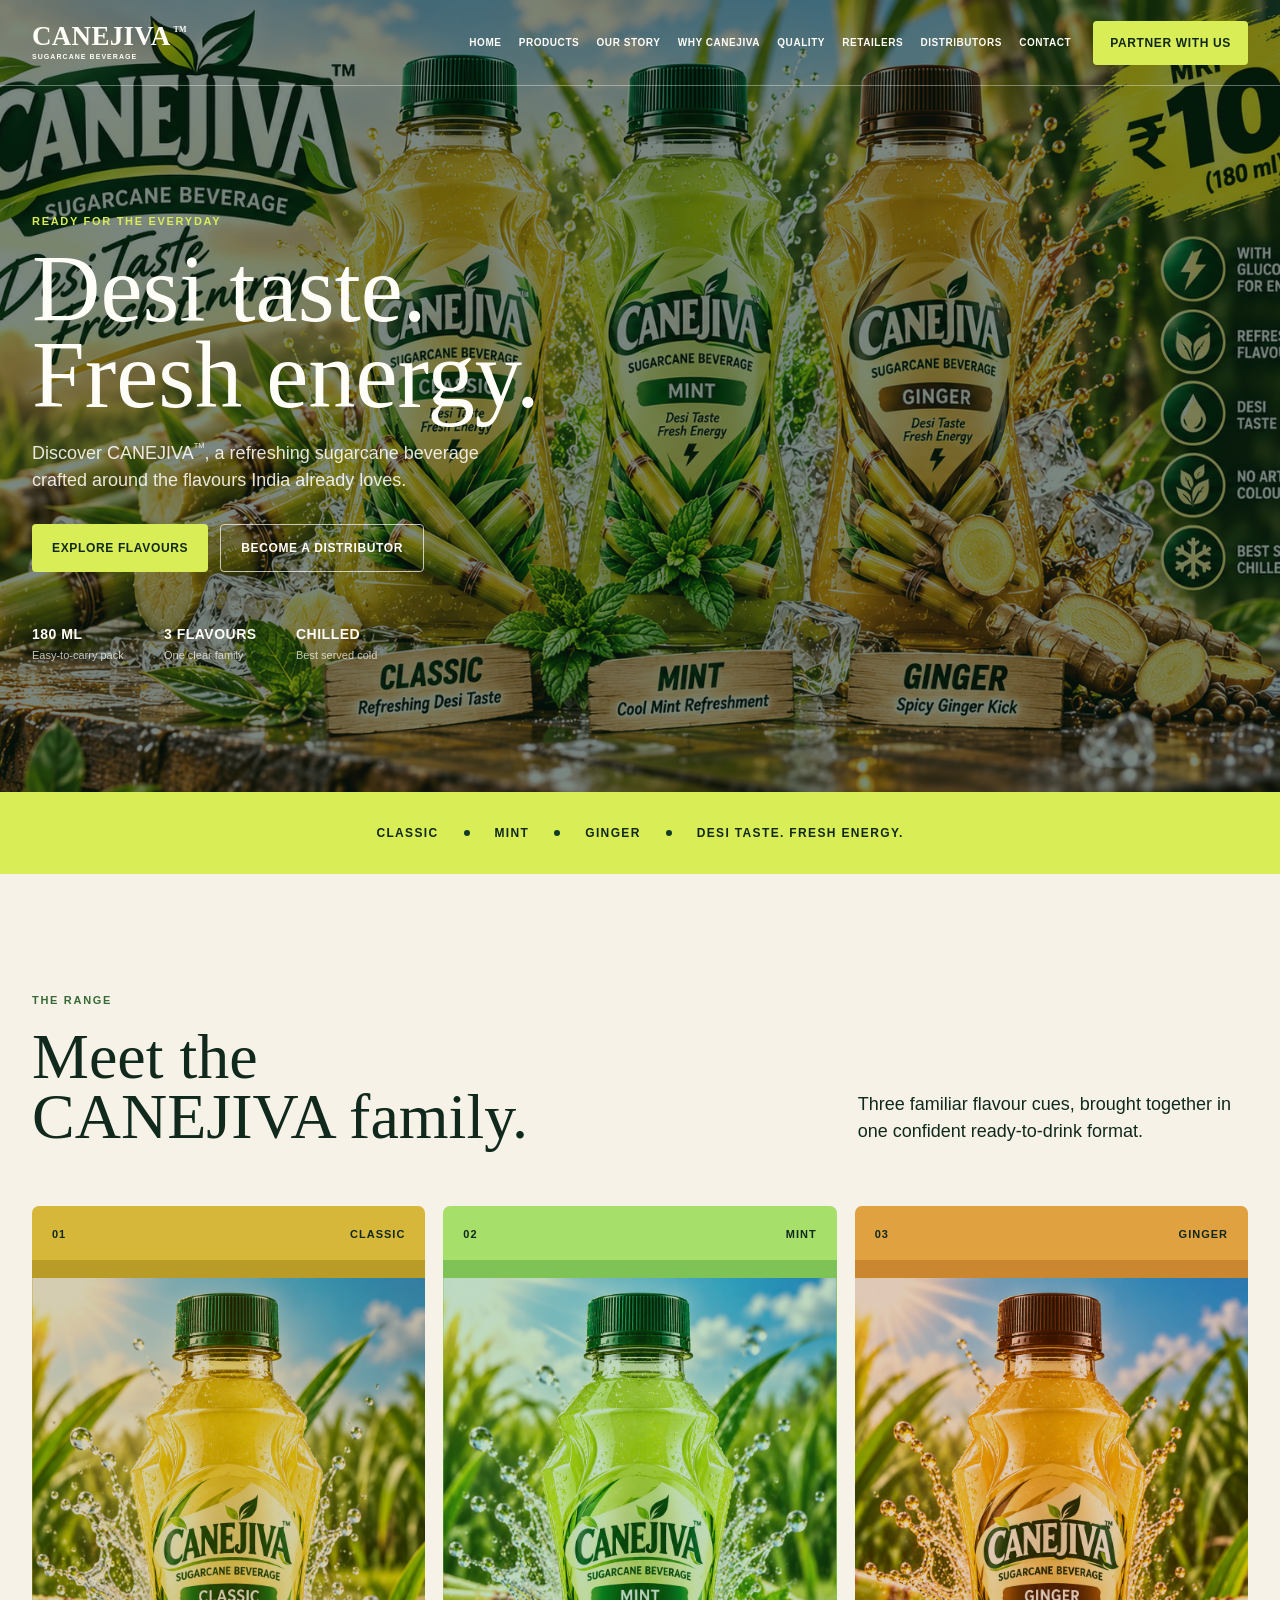
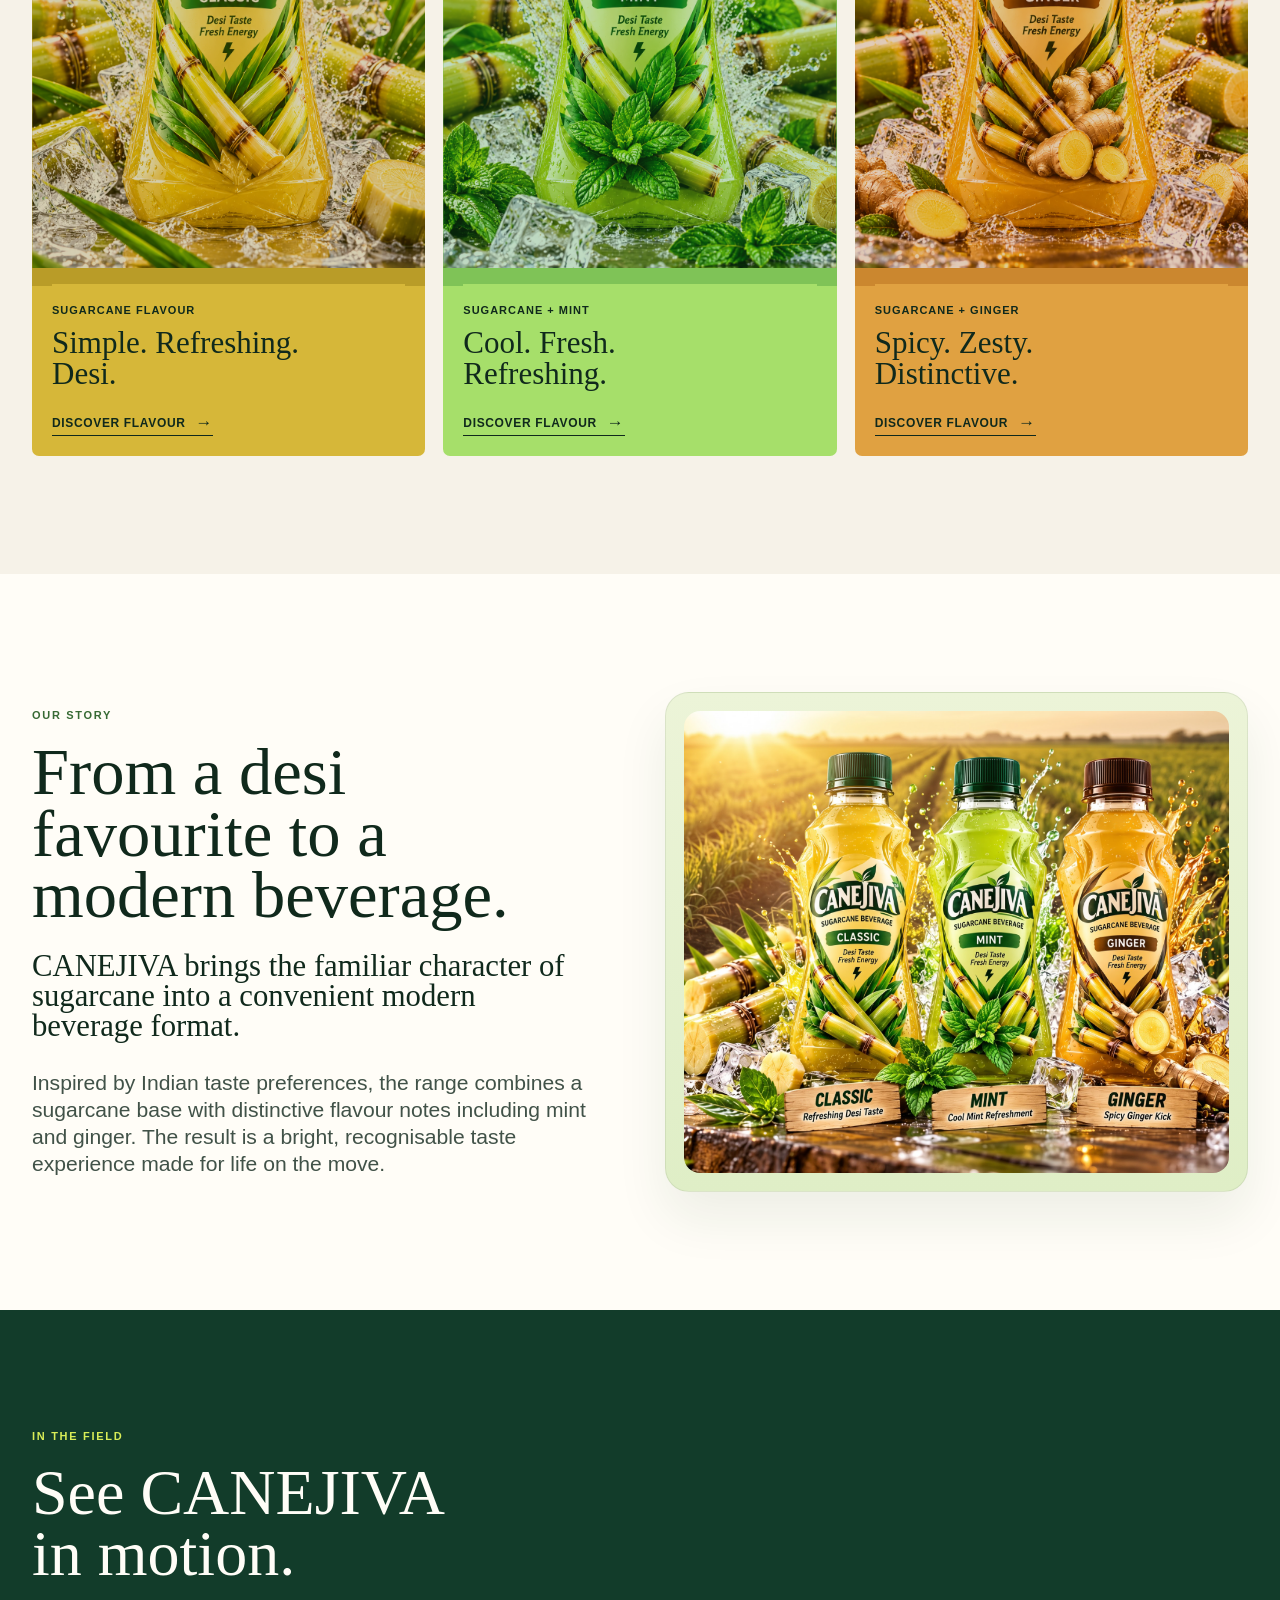
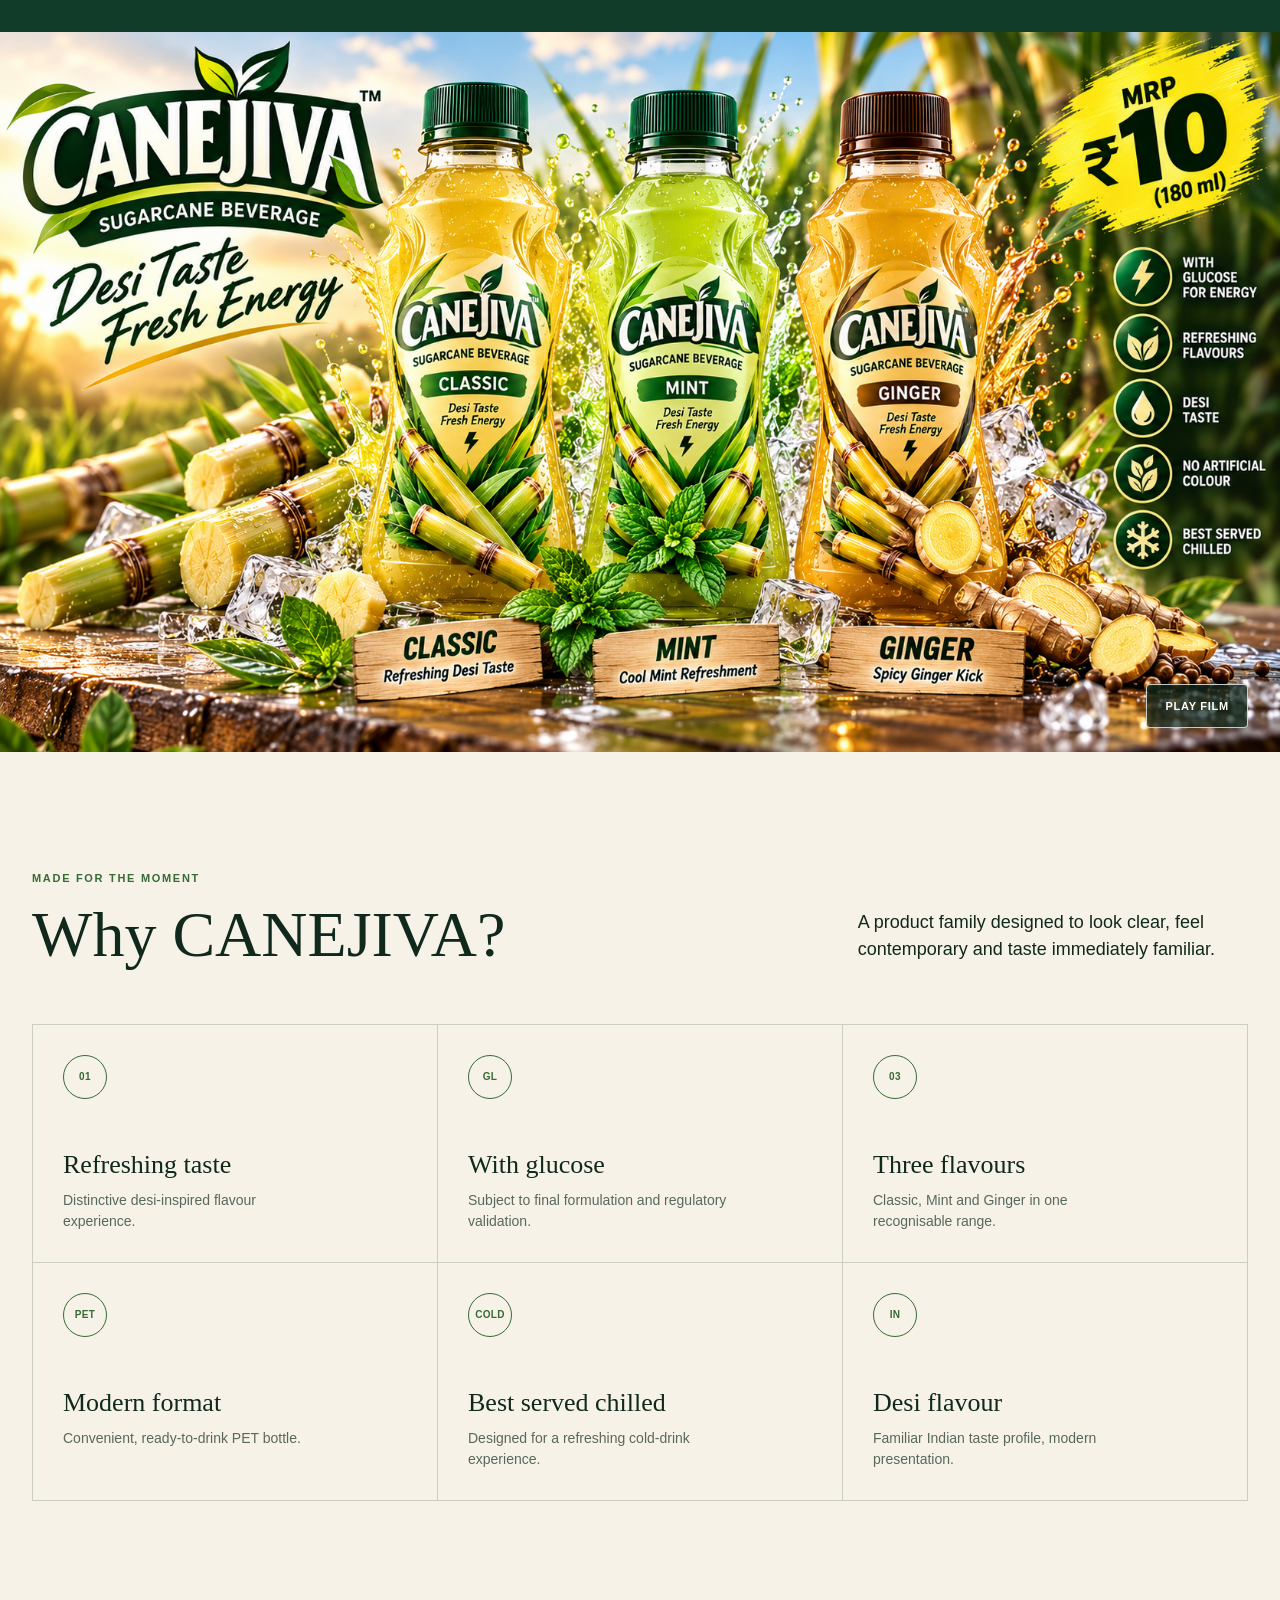
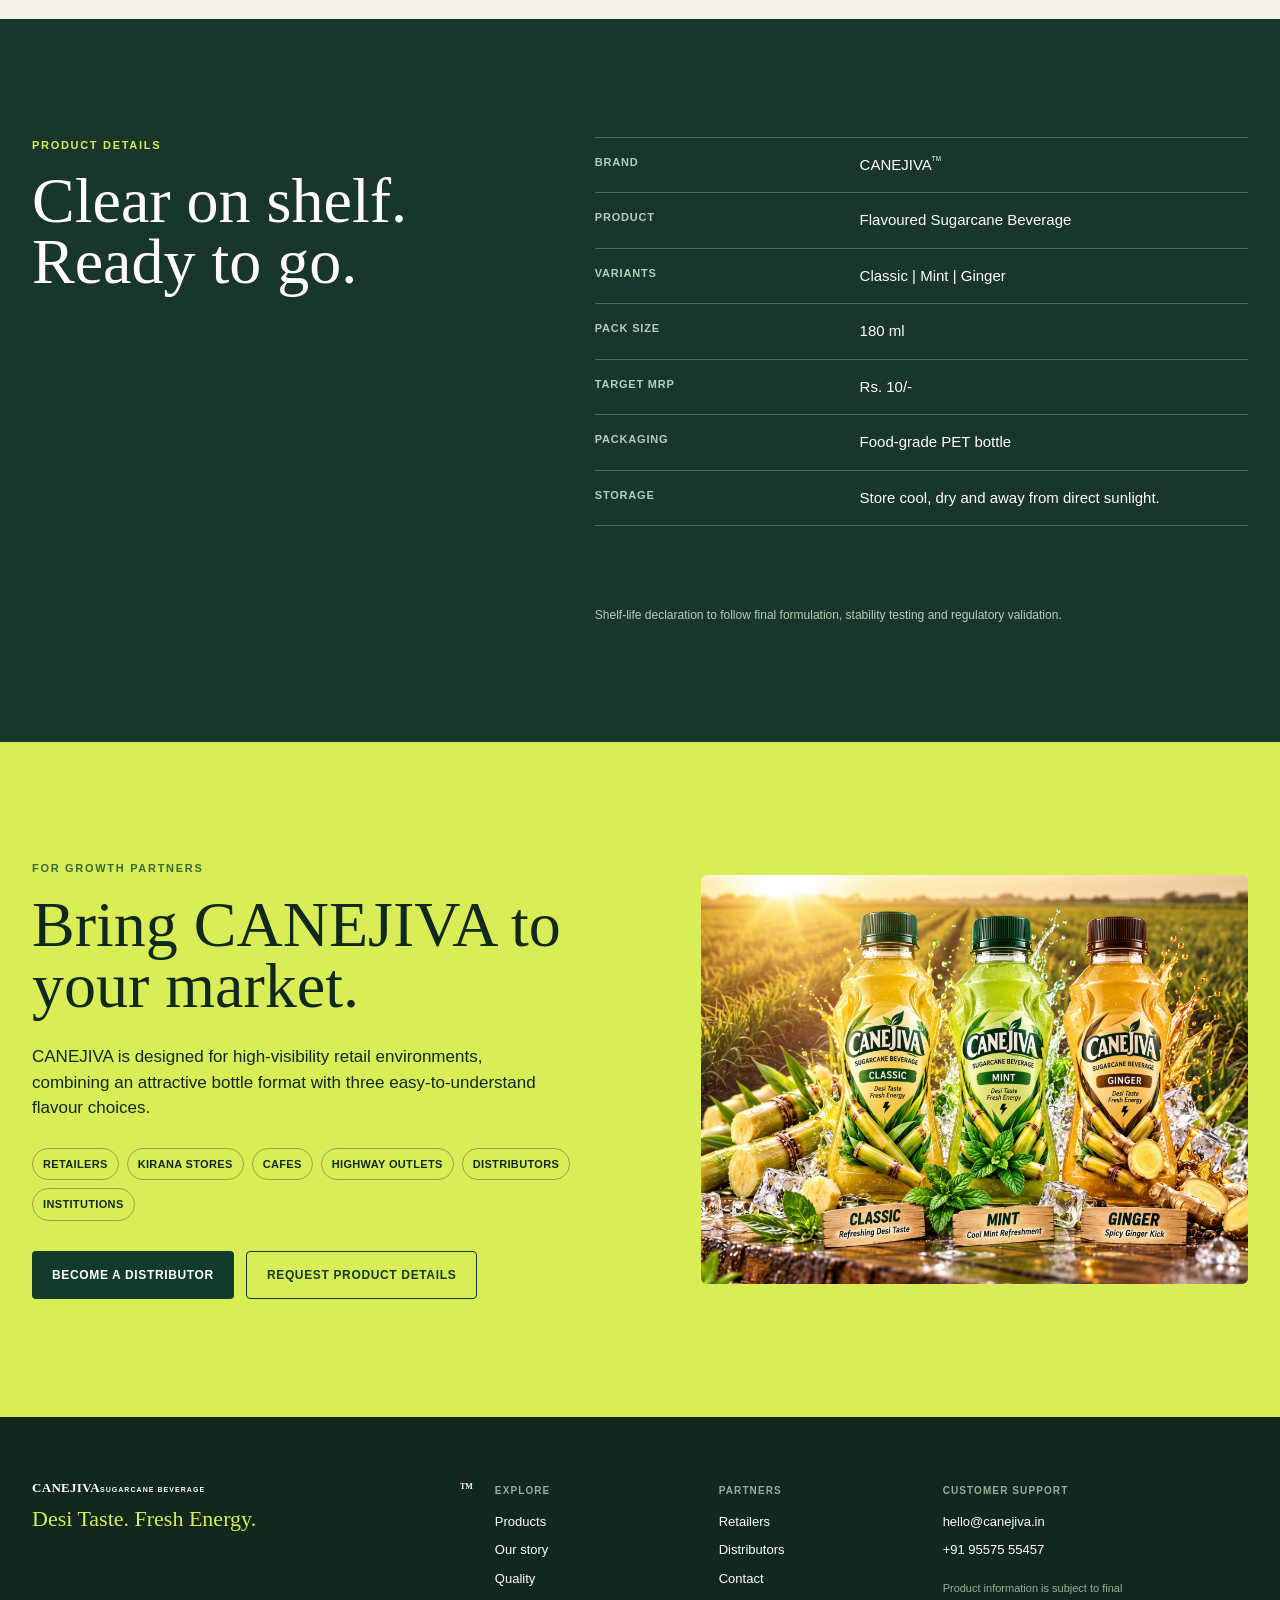
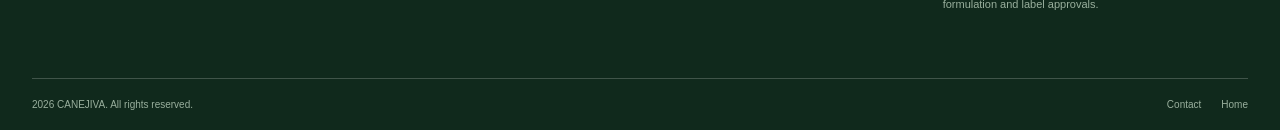
==== commit 5086c722: "Refresh homepage stylesheet cache Co-authored-by: Copilot <223556219+Copilot@users.noreply.github.co" ====
--- a/index.html
+++ b/index.html
@@ -10,7 +10,7 @@
     <meta property="og:image" content="media/portfolio.png" />
     <meta property="og:type" content="website" />
     <title>CANEJIVA | Desi Taste. Fresh Energy.</title>
-    <link rel="stylesheet" href="styles.css" />
+    <link rel="stylesheet" href="styles.css?v=5f08bf7" />
     <script type="application/ld+json">
       {
         "@context": "https://schema.org",
--- a/styles.css
+++ b/styles.css
@@ -68,13 +68,13 @@
 .intro-row { display: grid; grid-template-columns: minmax(0, 1.15fr) minmax(250px, 0.58fr); align-items: end; gap: 52px; }
 .intro-row p { max-width: 380px; margin-bottom: 3px; font-size: 18px; }
 .product-grid { display: grid; grid-template-columns: repeat(3, 1fr); gap: 18px; }
-.product-card { position: relative; display: flex; flex-direction: column; min-height: 675px; padding: 20px; overflow: hidden; border-radius: 7px; color: var(--ink); }
+.product-card { position: relative; display: flex; flex-direction: column; min-height: 850px; padding: 20px; overflow: hidden; border-radius: 7px; color: var(--ink); }
 .product-card.classic { background: #d6b739; }
 .product-card.mint { background: #a6df6a; }
 .product-card.ginger { background: #e0a141; }
 .product-card-top { position: relative; z-index: 2; display: flex; justify-content: space-between; font-size: 11px; font-weight: 700; letter-spacing: 1px; text-transform: uppercase; }
-.product-card img { position: absolute; z-index: 0; top: 54px; left: 50%; width: 118%; max-width: none; height: 430px; transform: translateX(-50%); object-fit: cover; transition: transform 500ms ease; }
-.product-card::after { position: absolute; z-index: 1; top: 54px; right: 0; left: 0; height: 430px; background: rgba(118, 93, 0, 0.3); content: ""; pointer-events: none; transition: opacity 180ms ease; }
+.product-card img { position: absolute; z-index: 0; top: 54px; left: 50%; width: 100%; max-width: none; height: calc(100% - 224px); transform: translateX(-50%); object-fit: contain; transition: transform 500ms ease; }
+.product-card::after { position: absolute; z-index: 1; top: 54px; right: 0; bottom: 170px; left: 0; background: rgba(118, 93, 0, 0.3); content: ""; pointer-events: none; transition: opacity 180ms ease; }
 .product-card.mint::after { background: rgba(28, 122, 37, 0.28); }
 .product-card.ginger::after { background: rgba(148, 68, 0, 0.28); }
 .product-card:hover::after, .product-card:focus-within::after { opacity: 0; }
@@ -100,7 +100,7 @@
 .film { padding-bottom: 0; background: var(--forest); color: var(--white); }
 .film-heading { padding-bottom: 48px; }
 .film-heading h2 { color: var(--white); }
-.film-frame { position: relative; width: min(1518px, 100%); margin-inline: auto; overflow: hidden; background: #071d11; aspect-ratio: 1.98; }
+.film-frame { position: relative; width: min(1518px, 100%); margin-inline: auto; overflow: hidden; background: #071d11; aspect-ratio: 16 / 9; }
 .film-frame video { width: 100%; height: 100%; object-fit: cover; }
 .film-toggle { position: absolute; right: max(24px, calc((100vw - 1216px) / 2)); bottom: 24px; padding: 13px 18px; border: 1px solid rgba(255,255,255,0.75); border-radius: 4px; background: rgba(16,41,28,0.72); color: var(--white); font-size: 11px; font-weight: 700; letter-spacing: 0.75px; text-transform: uppercase; }
 
@@ -127,7 +127,7 @@
 .retail-tags { display: flex; flex-wrap: wrap; gap: 8px; margin-bottom: 30px; }
 .retail-tags span { padding: 7px 10px; border: 1px solid rgba(16,41,28,0.35); border-radius: 100px; font-size: 11px; font-weight: 700; letter-spacing: 0.35px; text-transform: uppercase; }
 .retail-image { overflow: hidden; border-radius: 6px; }
-.retail-image img { width: 100%; aspect-ratio: 0.9; object-fit: cover; object-position: 50% 52%; }
+.retail-image img { width: 100%; aspect-ratio: 1.34; object-fit: contain; }
 
 .site-footer { padding: 66px 0 18px; background: var(--ink); color: var(--white); }
 .footer-grid { display: grid; grid-template-columns: 1.6fr 0.7fr 0.7fr 1.15fr; gap: 38px; padding-bottom: 54px; }
@@ -194,13 +194,11 @@
   .intro-row h2 { margin-bottom: 22px; }
   .intro-row p { font-size: 16px; }
   .product-grid { display: flex; width: 100%; padding-left: 16px; overflow-x: auto; scroll-snap-type: x mandatory; }
-  .product-card { min-width: min(84vw, 345px); min-height: 584px; scroll-snap-align: start; }
+  .product-card { min-width: min(84vw, 345px); min-height: 760px; scroll-snap-align: start; }
   .product-card:last-child { margin-right: 16px; }
-  .product-card img, .product-card::after { height: 370px; }
   .story-copy .lead { font-size: 23px; }
   .story-image img { aspect-ratio: 1.08; }
   .film-heading { padding-bottom: 34px; }
-  .film-frame { aspect-ratio: 1.15; }
   .film-frame video { object-fit: cover; }
   .film-toggle { right: 16px; bottom: 16px; }
   .pillars { grid-template-columns: repeat(2, 1fr); }
@@ -211,7 +209,7 @@
   .spec-list div { grid-template-columns: 0.72fr 1fr; gap: 16px; }
   .spec-list dd { font-size: 13px; }
   .retail-layout { gap: 38px; }
-  .retail-image img { aspect-ratio: 1.02; }
+  .retail-image img { aspect-ratio: 1.34; }
   .footer-grid { grid-template-columns: 1fr 1fr; gap: 34px 22px; }
   .footer-grid > div:first-child, .footer-grid > div:last-child { grid-column: 1 / -1; }
   .footer-bottom { display: grid; gap: 10px; }
@@ -275,15 +273,17 @@
 .page-hero-copy > p:not(.kicker) { max-width: 465px; margin-bottom: 0; color: rgba(255,253,247,0.78); font-size: 17px; }
 .page-hero-visual { align-self: stretch; margin: 0; overflow: hidden; }
 .page-hero-visual img { width: 100%; height: 100%; min-height: 550px; object-fit: cover; object-position: center; }
+.inner-page[data-page="products"] .page-hero-visual { align-self: center; width: 100%; }
+.inner-page[data-page="products"] .page-hero-visual img { height: auto; min-height: 0; max-height: 550px; object-fit: contain; }
 .directory { background: var(--cream); }
 .directory-grid { display: grid; grid-template-columns: repeat(3, 1fr); gap: 18px; }
-.directory-item { position: relative; display: flex; flex-direction: column; min-height: 580px; padding: 20px; overflow: hidden; border-radius: 7px; color: var(--ink); }
+.directory-item { position: relative; display: flex; flex-direction: column; min-height: 850px; padding: 20px; overflow: hidden; border-radius: 7px; color: var(--ink); }
 .directory-item.classic { background: #d6b739; }
 .directory-item.mint { background: #a6df6a; }
 .directory-item.ginger { background: #e0a141; }
 .directory-item > span { position: relative; z-index: 2; font-size: 11px; font-weight: 700; letter-spacing: 1px; }
-.directory-item img { position: absolute; z-index: 0; top: 45px; left: 50%; width: 118%; max-width: none; height: 372px; transform: translateX(-50%); object-fit: cover; transition: transform 420ms ease; }
-.directory-item::after { position: absolute; z-index: 1; top: 45px; right: 0; left: 0; height: 372px; background: rgba(118, 93, 0, 0.3); content: ""; pointer-events: none; transition: opacity 180ms ease; }
+.directory-item img { position: absolute; z-index: 0; top: 45px; left: 50%; width: 100%; max-width: none; height: calc(100% - 205px); transform: translateX(-50%); object-fit: contain; transition: transform 420ms ease; }
+.directory-item::after { position: absolute; z-index: 1; top: 45px; right: 0; bottom: 160px; left: 0; background: rgba(118, 93, 0, 0.3); content: ""; pointer-events: none; transition: opacity 180ms ease; }
 .directory-item.mint::after { background: rgba(28, 122, 37, 0.28); }
 .directory-item.ginger::after { background: rgba(148, 68, 0, 0.28); }
 .directory-item:hover::after, .directory-item:focus-visible::after { opacity: 0; }
@@ -350,7 +350,7 @@
   .page-hero-visual { max-height: 340px; }
   .page-hero-visual img { max-height: 340px; }
   .directory-grid { display: flex; width: 100%; padding-left: 16px; overflow-x: auto; scroll-snap-type: x mandatory; }
-  .directory-item { min-width: min(84vw, 345px); min-height: 555px; scroll-snap-align: start; }
+  .directory-item { min-width: min(84vw, 345px); min-height: 760px; scroll-snap-align: start; }
   .directory-item:last-child { margin-right: 16px; }
   .story-detail-layout .lead-copy { font-size: 24px; }
   .quote-band { padding: 59px 0; }
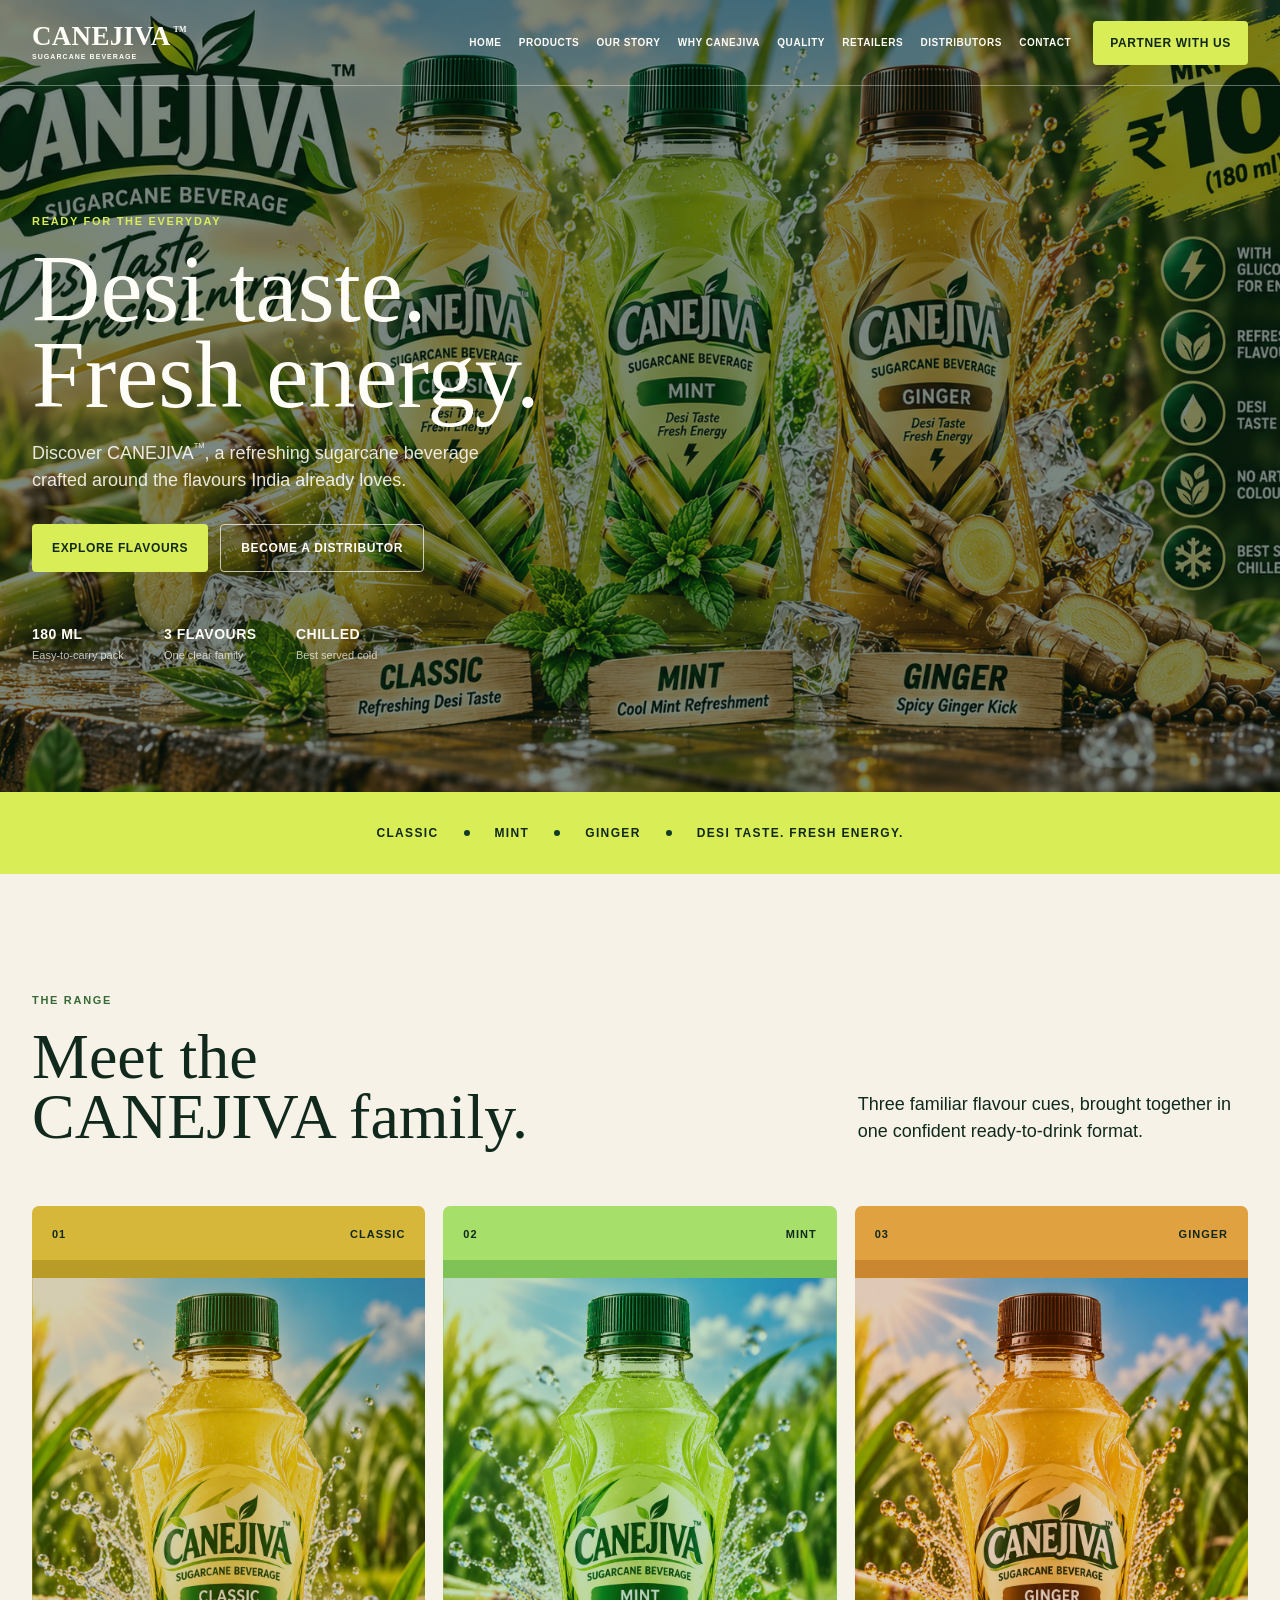
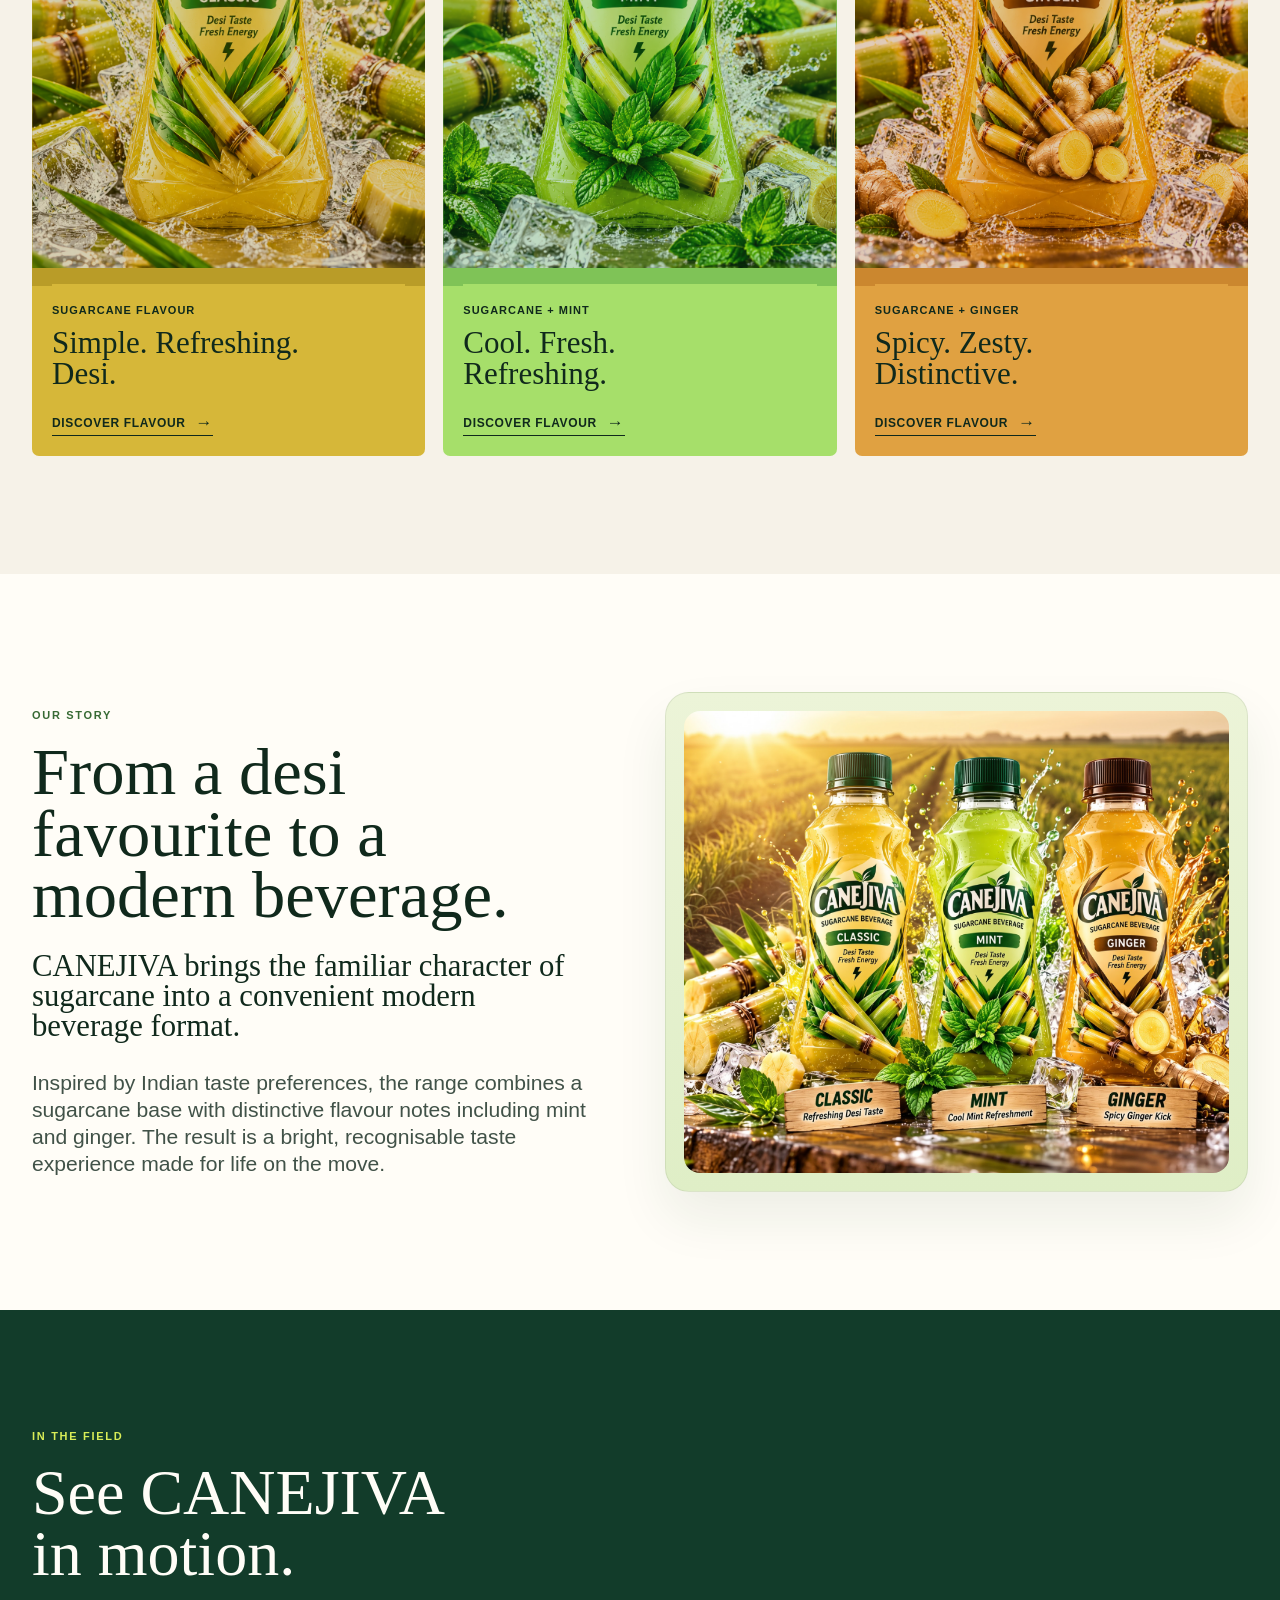
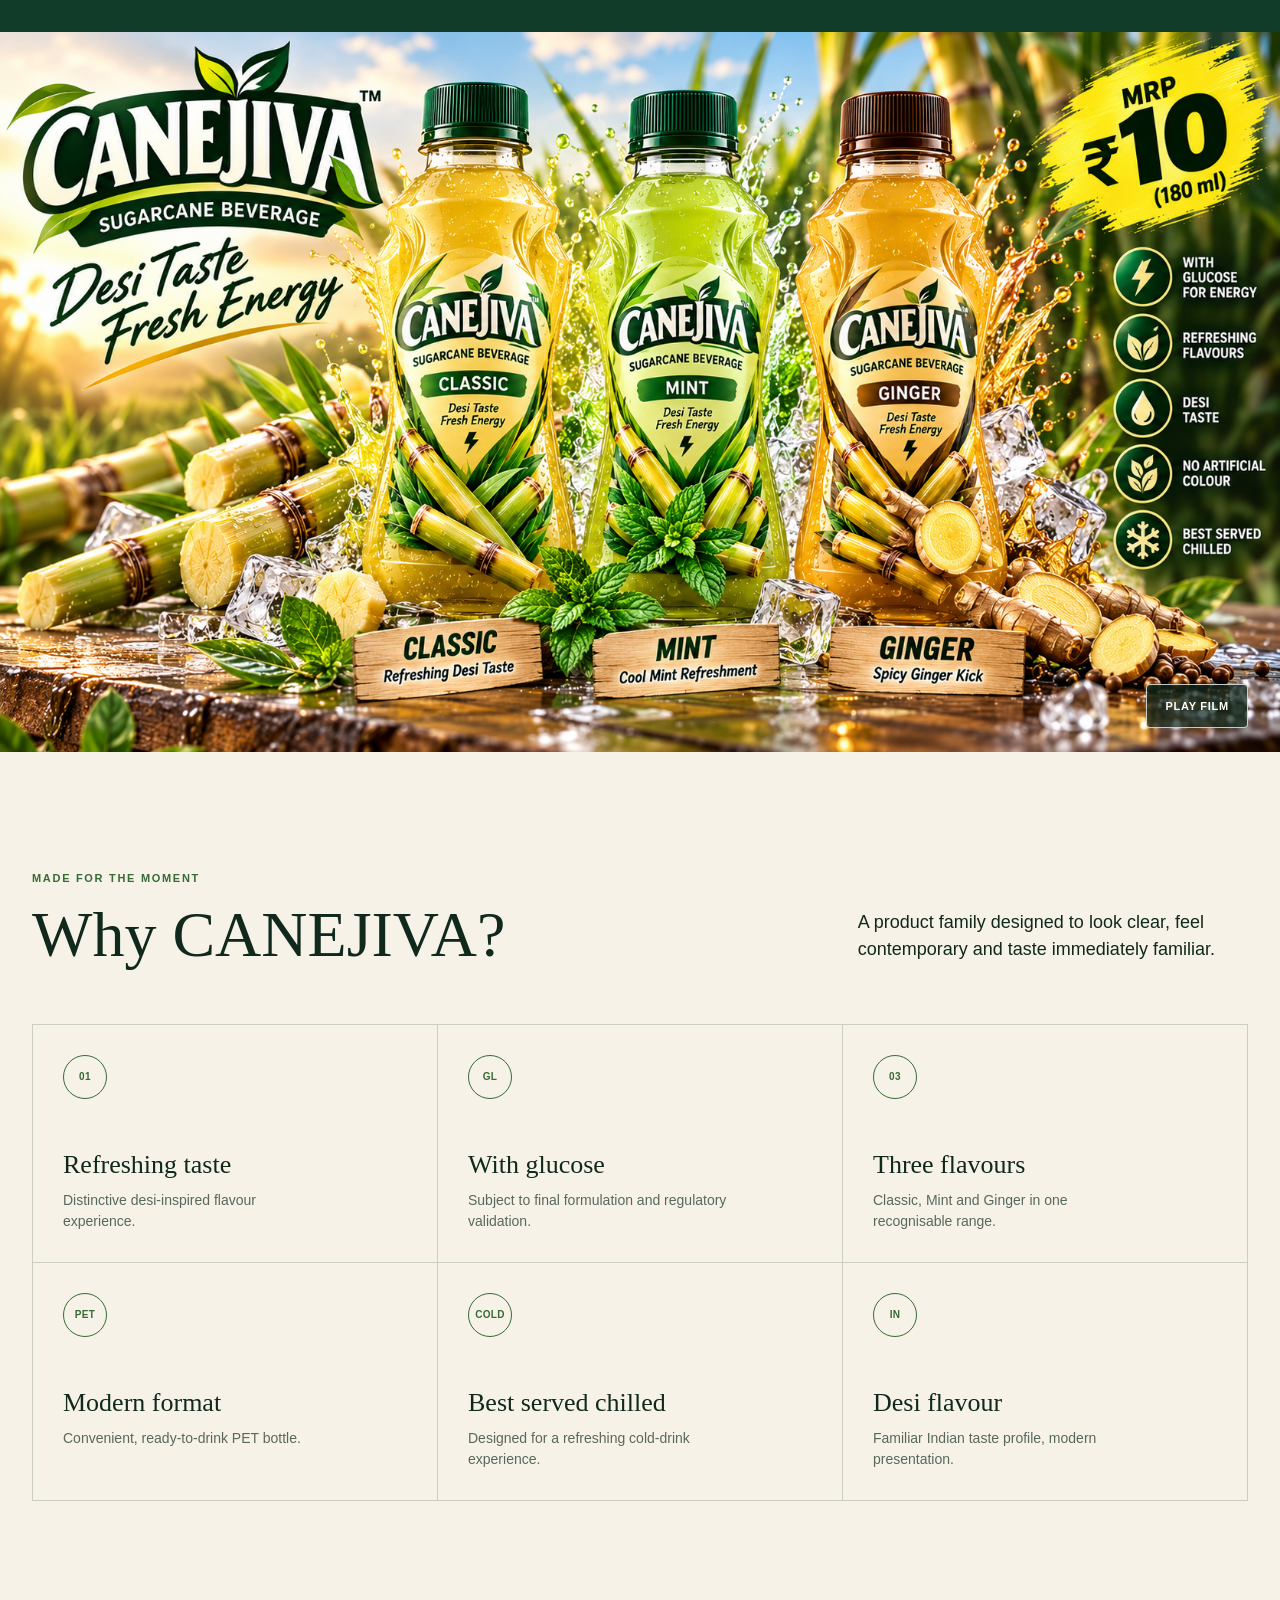
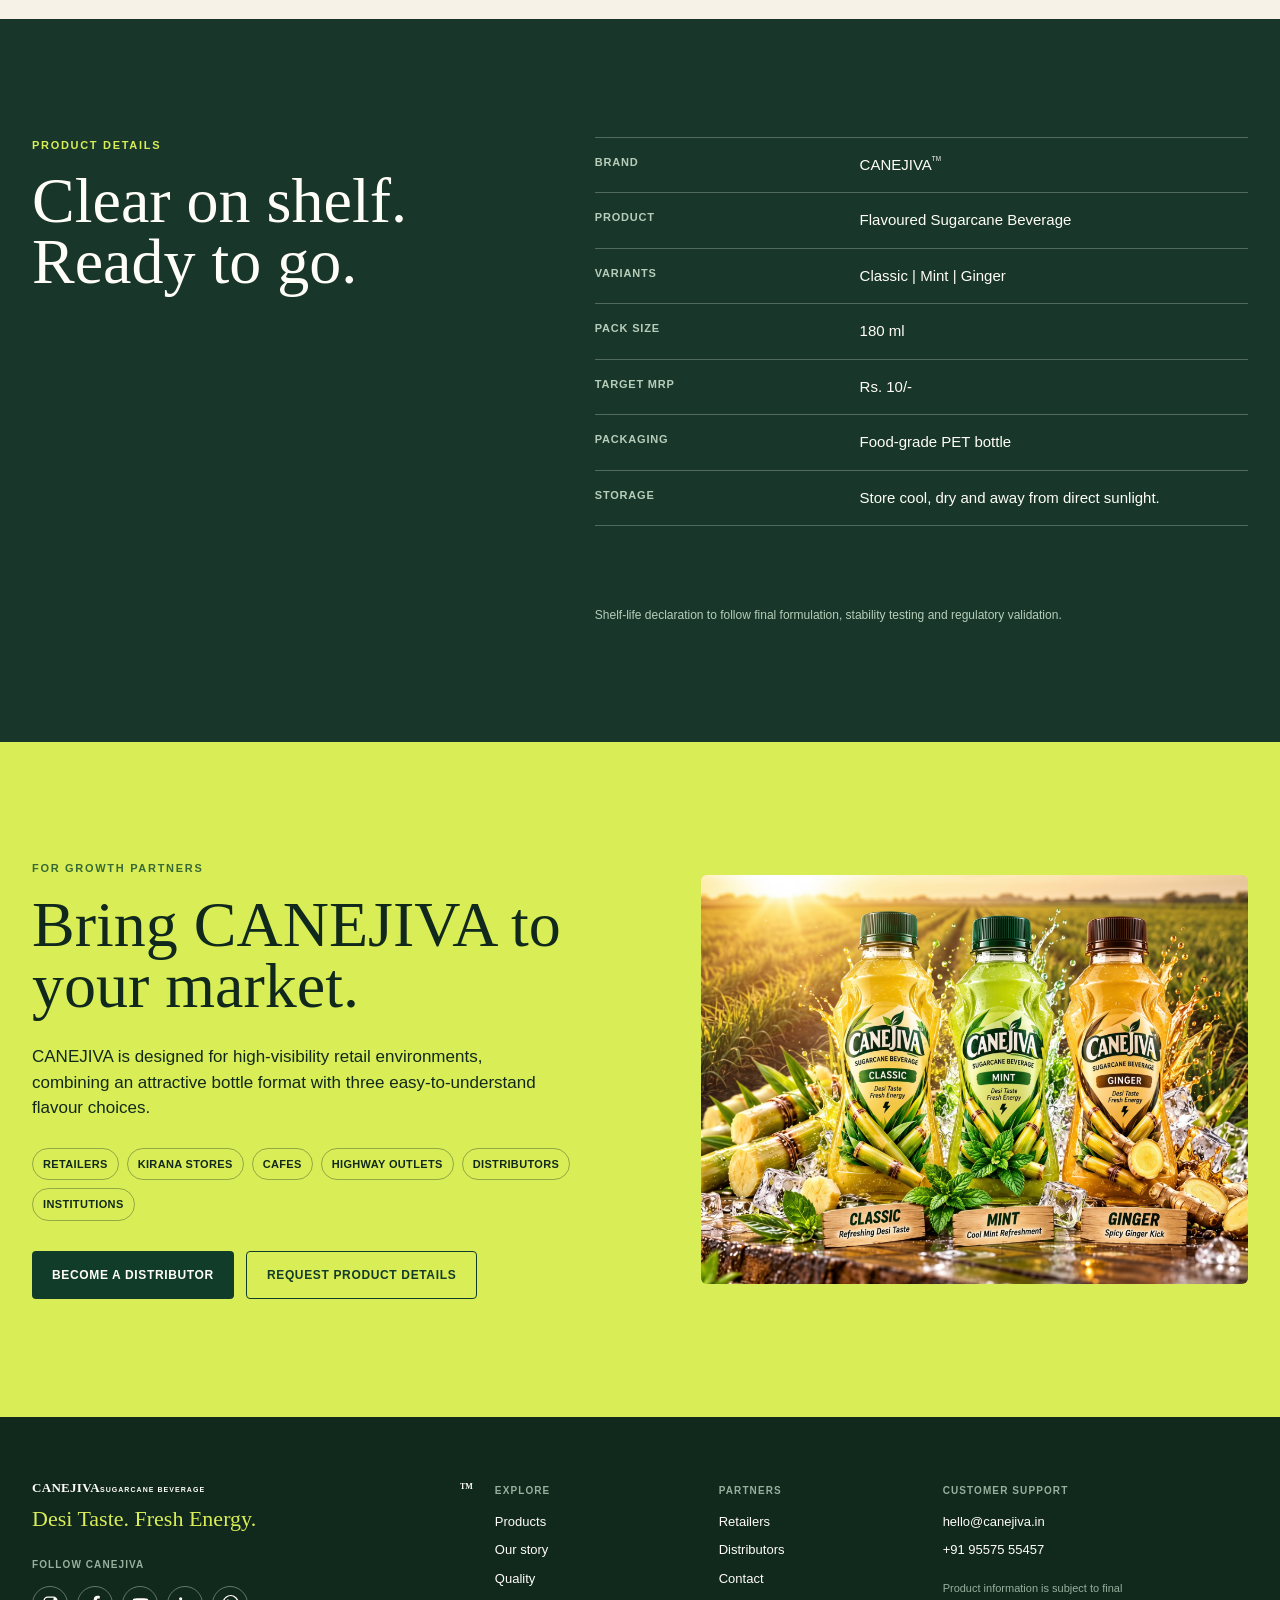
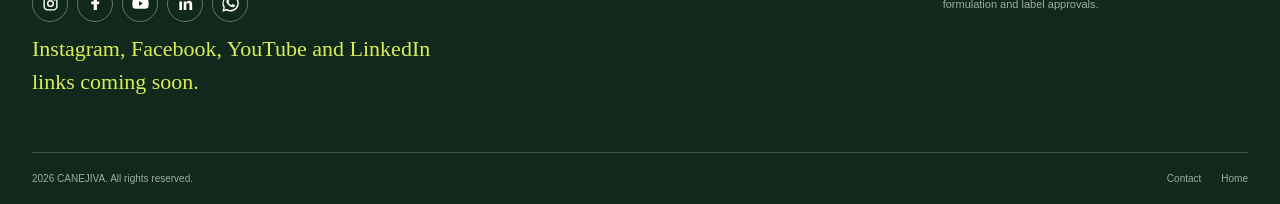
==== commit 0366ee31: "Add social media and WhatsApp footer links Co-authored-by: Copilot <223556219+Copilot@users.noreply." ====
--- a/index.html
+++ b/index.html
@@ -10,7 +10,7 @@
     <meta property="og:image" content="media/portfolio.png" />
     <meta property="og:type" content="website" />
     <title>CANEJIVA | Desi Taste. Fresh Energy.</title>
-    <link rel="stylesheet" href="styles.css?v=5f08bf7" />
+    <link rel="stylesheet" href="styles.css?v=social-links-20261005" />
     <script type="application/ld+json">
       {
         "@context": "https://schema.org",
@@ -196,7 +196,19 @@
 
     <footer class="site-footer">
       <div class="wrap footer-grid">
-        <div><a class="brand footer-brand" href="./">CANEJIVA<sup>TM</sup><span>SUGARCANE BEVERAGE</span></a><p>Desi Taste. Fresh Energy.</p></div>
+        <div>
+          <a class="brand footer-brand" href="./">CANEJIVA<sup>TM</sup><span>SUGARCANE BEVERAGE</span></a>
+          <p>Desi Taste. Fresh Energy.</p>
+          <p class="footer-label">Follow CANEJIVA</p>
+          <div class="social-links" aria-label="CANEJIVA social media">
+            <span class="social-link" role="img" aria-label="Instagram link coming soon"><svg viewBox="0 0 24 24" aria-hidden="true"><rect x="3" y="3" width="18" height="18" rx="5" /><circle cx="12" cy="12" r="4" /><circle cx="18" cy="6" r="1" /></svg></span>
+            <span class="social-link" role="img" aria-label="Facebook link coming soon"><svg viewBox="0 0 24 24" aria-hidden="true"><path d="M14 21v-8h3l.5-4H14V7c0-1.2.4-2 2-2h2V1.4C17.3 1.2 16.3 1 15 1c-3.5 0-5.5 2.1-5.5 5.8V9H6v4h3.5v8z" /></svg></span>
+            <span class="social-link" role="img" aria-label="YouTube link coming soon"><svg viewBox="0 0 24 24" aria-hidden="true"><path d="M23 7a3 3 0 0 0-2-2C19 4.5 12 4.5 12 4.5s-7 0-9 .5a3 3 0 0 0-2 2A31 31 0 0 0 .5 12 31 31 0 0 0 1 17a3 3 0 0 0 2 2c2 .5 9 .5 9 .5s7 0 9-.5a3 3 0 0 0 2-2 31 31 0 0 0 .5-5 31 31 0 0 0-.5-5z" /><path class="social-icon-cutout" d="m10 15.5 5-3.5-5-3.5z" /></svg></span>
+            <span class="social-link" role="img" aria-label="LinkedIn link coming soon"><svg viewBox="0 0 24 24" aria-hidden="true"><path d="M5.2 7.5A2.2 2.2 0 1 0 5.2 3a2.2 2.2 0 0 0 0 4.5ZM3.3 9h3.8v12H3.3zM9.5 9h3.6v1.6h.1A4 4 0 0 1 16.8 8c3.9 0 4.6 2.5 4.6 5.8V21h-3.8v-6.4c0-1.5 0-3.4-2.1-3.4s-2.4 1.6-2.4 3.3V21H9.5z" /></svg></span>
+            <a class="social-link" href="https://wa.me/919557555457" target="_blank" rel="noopener noreferrer" aria-label="Chat with CANEJIVA on WhatsApp"><svg viewBox="0 0 24 24" aria-hidden="true"><path d="M20.5 3.5A11.7 11.7 0 0 0 2.1 17.6L.5 23.5l6-1.6A11.7 11.7 0 0 0 20.5 3.5ZM12 21a9.7 9.7 0 0 1-4.9-1.3l-.4-.2-3.6 1 1-3.5-.2-.4A9.7 9.7 0 1 1 12 21Zm5.3-7.3c-.3-.2-1.7-.8-2-.9-.3-.1-.5-.2-.7.2-.2.3-.8.9-.9 1.1-.2.2-.3.2-.6.1-.3-.2-1.2-.4-2.3-1.4-.8-.7-1.4-1.6-1.5-1.9-.2-.3 0-.5.1-.6l.5-.6.3-.5c.1-.2 0-.4 0-.5l-.9-2.1c-.2-.5-.5-.4-.7-.4h-.6c-.2 0-.5.1-.8.4-.3.3-1 1-1 2.4s1.1 2.8 1.2 3c.2.2 2.1 3.2 5.1 4.5.7.3 1.3.5 1.7.6.7.2 1.4.2 1.9.1.6-.1 1.7-.7 1.9-1.3.2-.7.2-1.2.1-1.3-.1-.2-.3-.3-.6-.4Z" /></svg></a>
+          </div>
+          <p class="social-note">Instagram, Facebook, YouTube and LinkedIn links coming soon.</p>
+        </div>
         <div><p class="footer-label">Explore</p><a href="products/">Products</a><a href="our-story/">Our story</a><a href="quality/">Quality</a></div>
         <div><p class="footer-label">Partners</p><a href="retailers/">Retailers</a><a href="distributors/">Distributors</a><a href="contact/">Contact</a></div>
         <div><p class="footer-label">Customer support</p><a href="mailto:hello@canejiva.in">hello@canejiva.in</a><a href="tel:+919557555457">+91 95575 55457</a><p class="footer-legal">Product information is subject to final formulation and label approvals.</p></div>
@@ -220,6 +232,6 @@
         </form>
       </div>
     </dialog>
-    <script src="app.js"></script>
+    <script src="app.js?v=social-links-20261005"></script>
   </body>
 </html>
--- a/styles.css
+++ b/styles.css
@@ -135,6 +135,14 @@
 .footer-grid > div > p:not(.footer-label):not(.footer-legal) { color: var(--lime); font-family: var(--display); font-size: 22px; }
 .footer-label { margin-bottom: 14px; color: #99af9d; font-size: 10px; font-weight: 700; letter-spacing: 1.1px; text-transform: uppercase; }
 .footer-grid a, .footer-button { display: block; margin-bottom: 9px; color: var(--white); font-size: 13px; }
+.social-links { display: flex; flex-wrap: wrap; gap: 9px; margin: 0 0 10px; }
+.social-link { display: inline-flex !important; align-items: center; justify-content: center; width: 36px; height: 36px; margin: 0 !important; border: 1px solid rgba(255,255,255,0.35); border-radius: 50%; color: var(--white); }
+.social-link svg { width: 17px; height: 17px; fill: currentColor; }
+.social-link:first-child svg { fill: none; stroke: currentColor; stroke-width: 2; }
+.social-link:nth-child(3) .social-icon-cutout { fill: var(--ink); }
+.social-link[href]:hover { border-color: var(--lime); color: var(--lime); }
+.social-note { margin: 0; color: #99af9d; font-size: 10px; line-height: 1.5; }
+.compact-social { padding: 0 0 16px; }
 .footer-button { padding: 0; border: 0; background: none; text-align: left; }
 .footer-legal { max-width: 210px; margin-top: 20px; color: #99af9d; font-size: 11px; }
 .footer-bottom { display: flex; justify-content: space-between; padding-top: 18px; border-top: 1px solid rgba(255,255,255,0.2); color: #99af9d; font-size: 10px; }
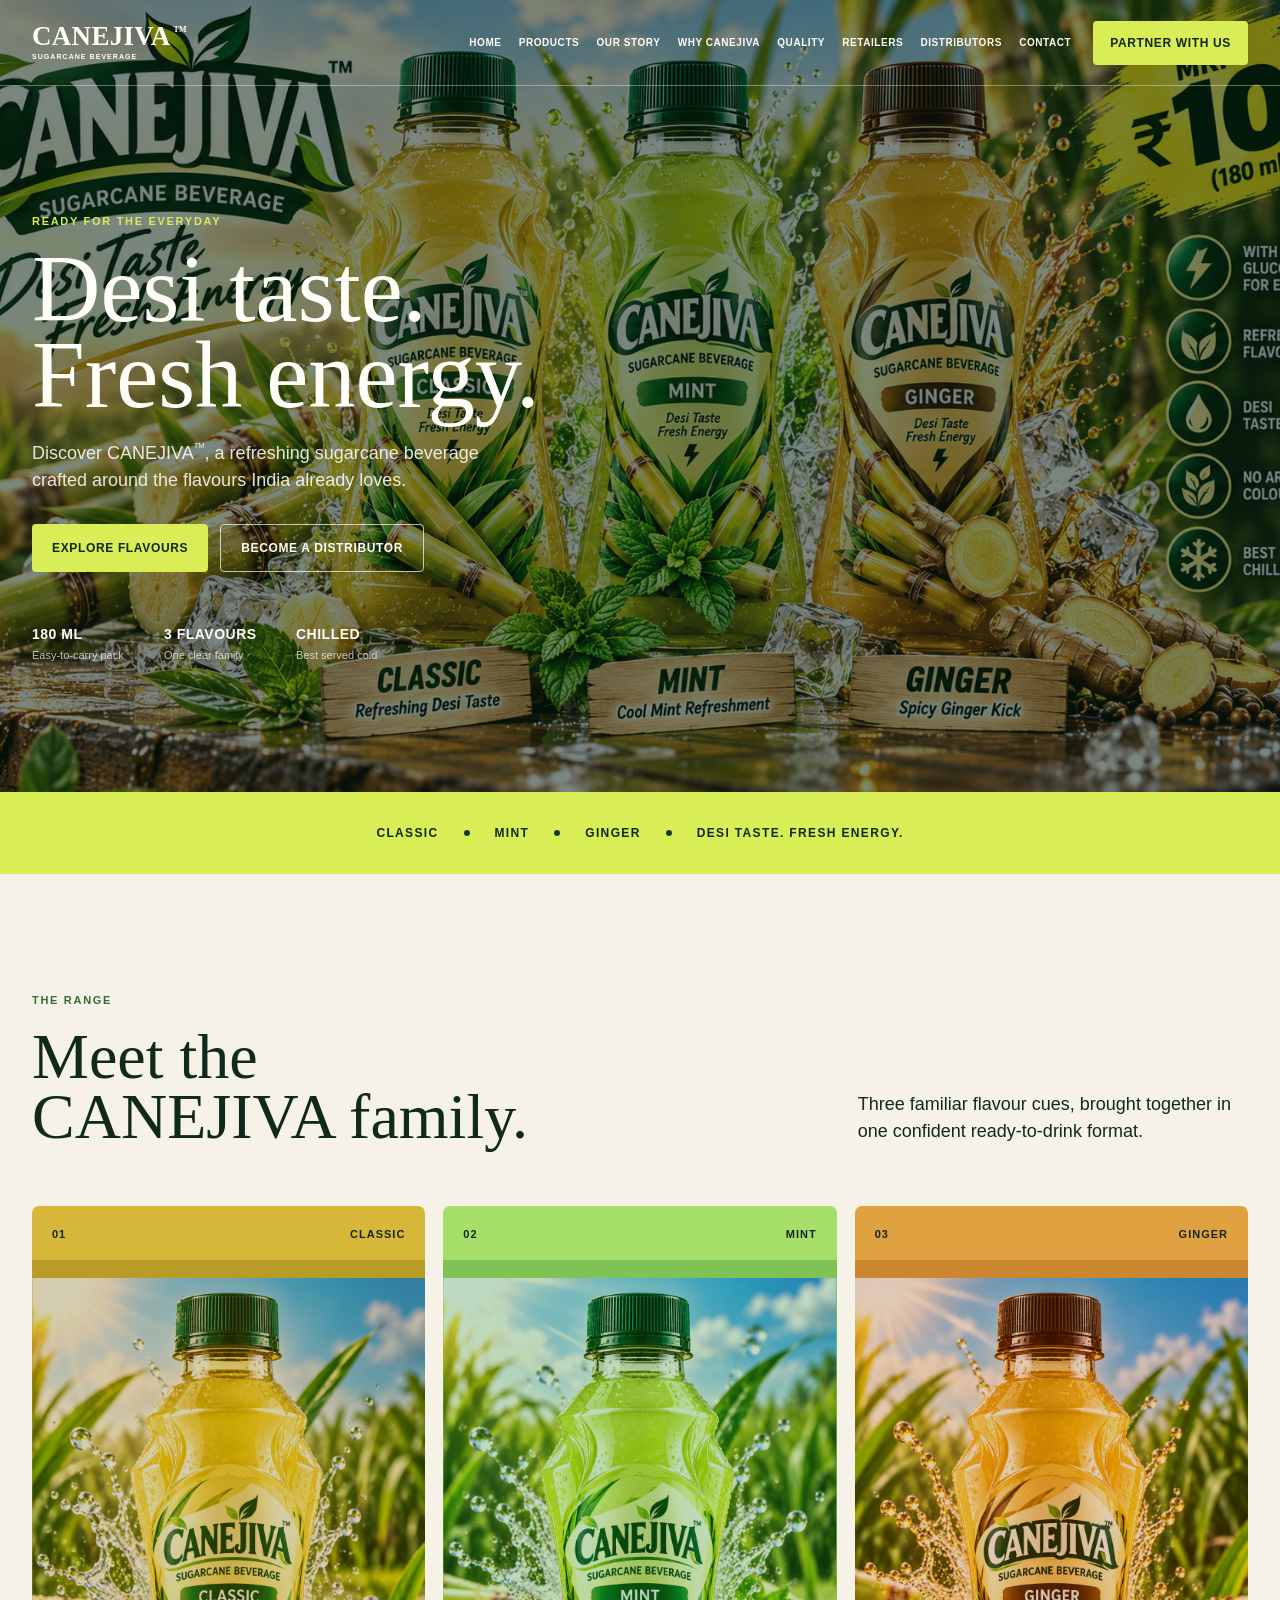
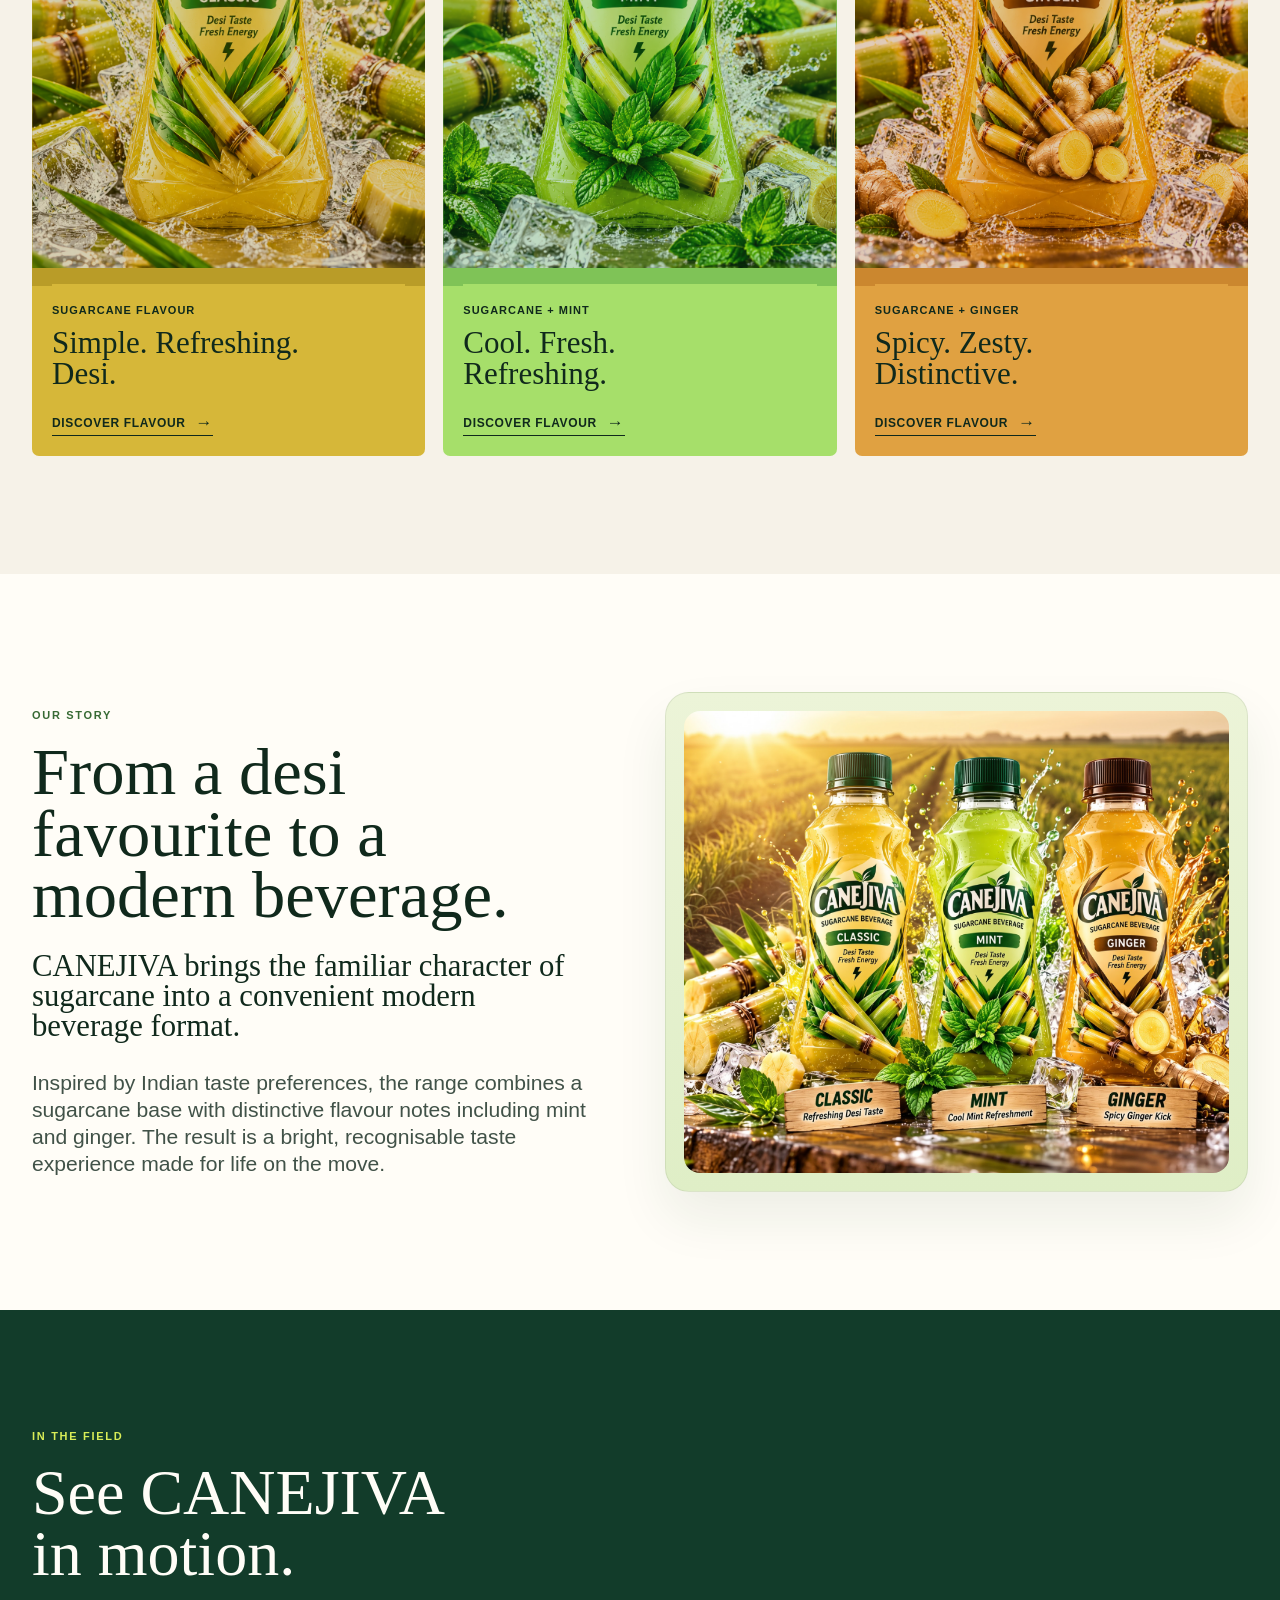
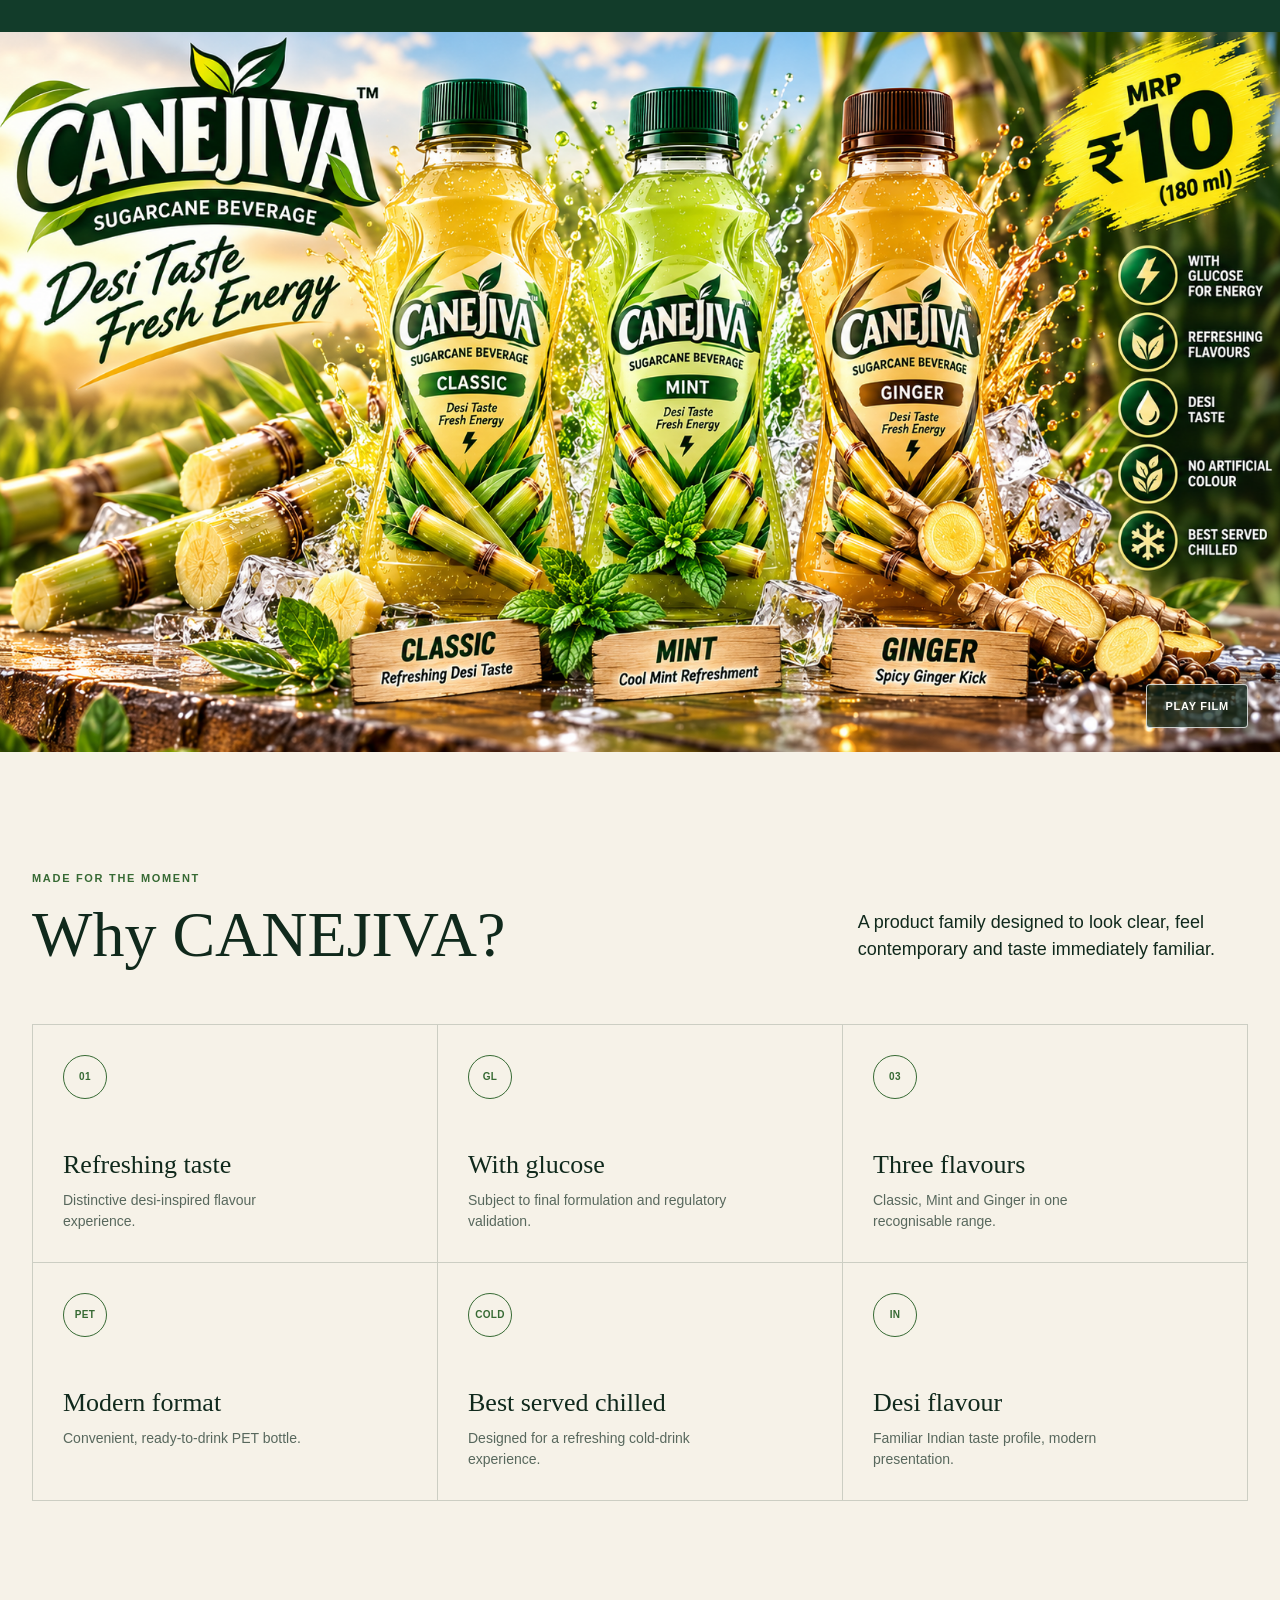
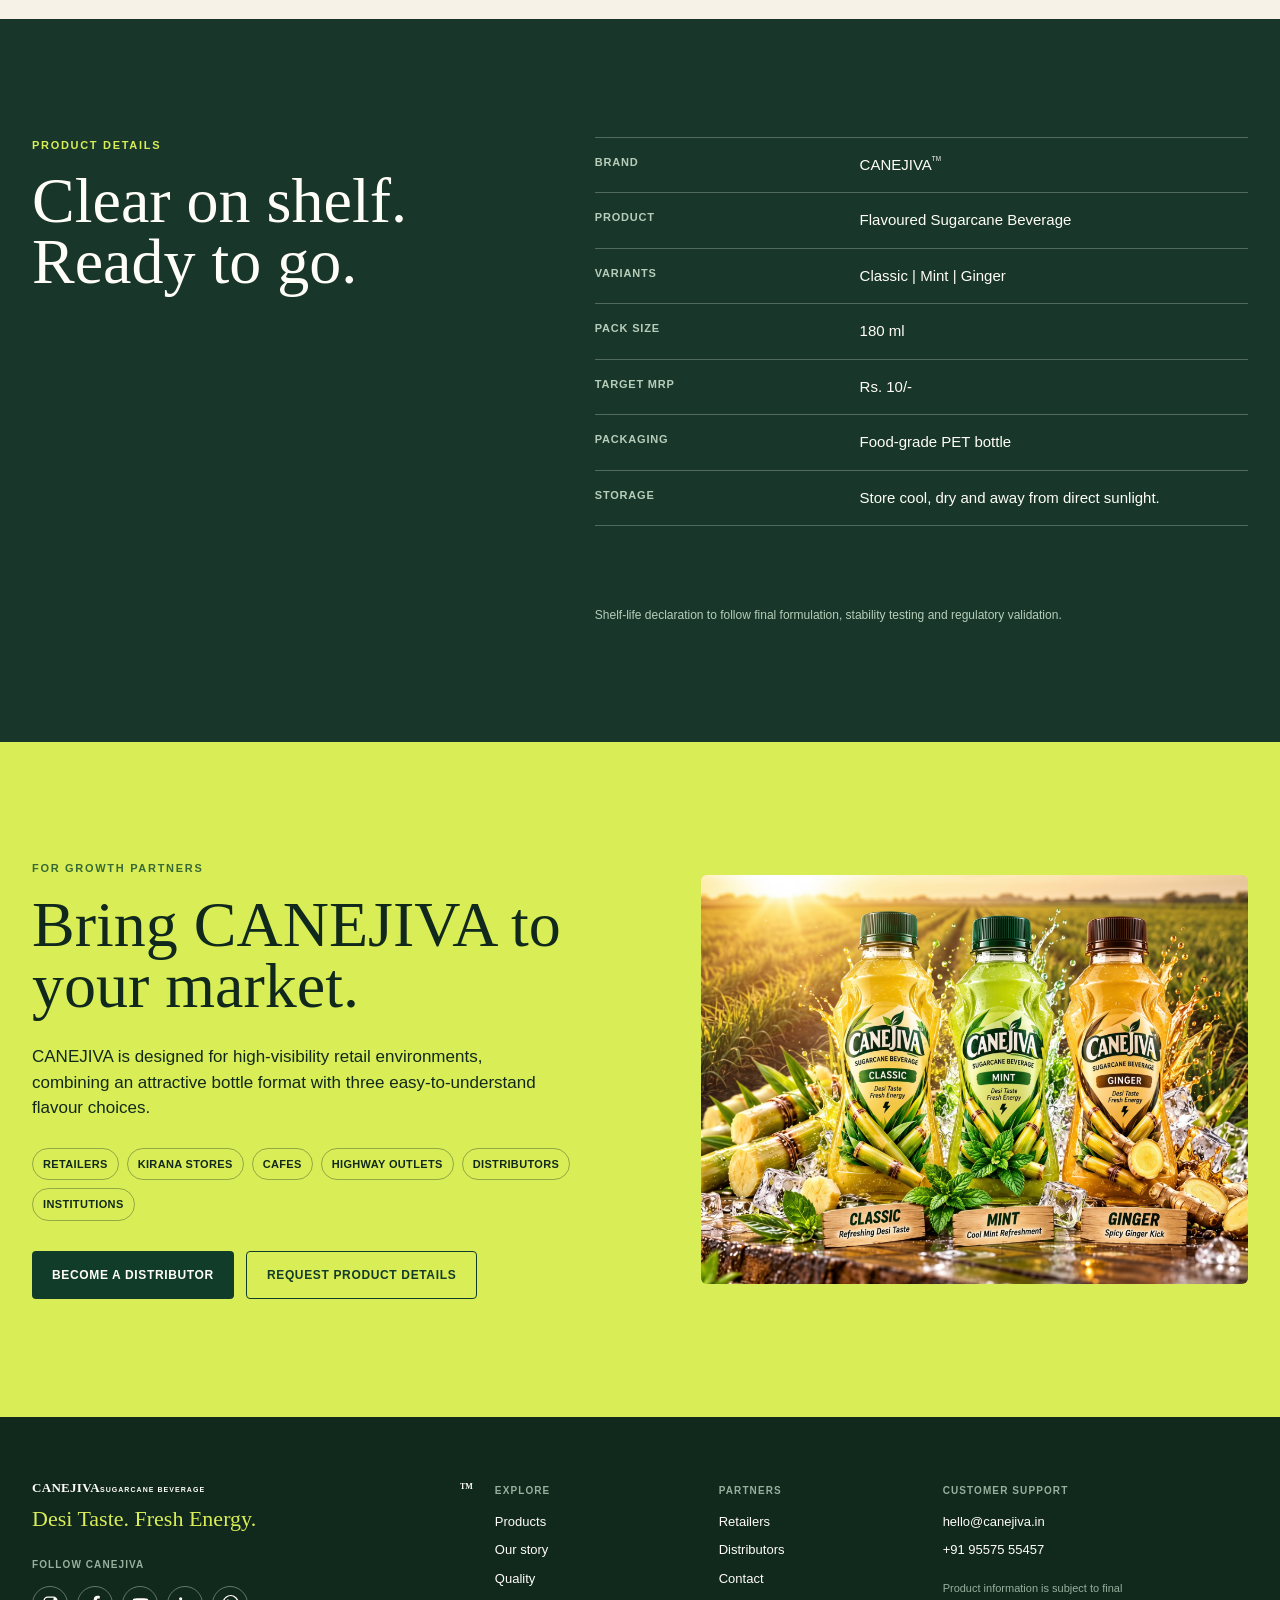
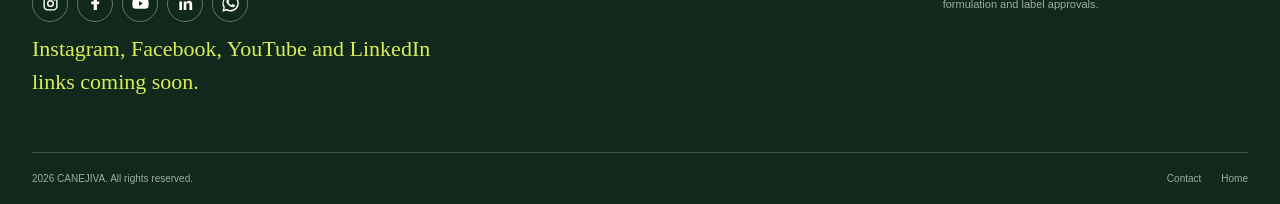
==== commit 33f8abb6: "Hide stray video edge pixels Co-authored-by: Copilot <223556219+Copilot@users.noreply.github.com>" ====
--- a/index.html
+++ b/index.html
@@ -10,7 +10,7 @@
     <meta property="og:image" content="media/portfolio.png" />
     <meta property="og:type" content="website" />
     <title>CANEJIVA | Desi Taste. Fresh Energy.</title>
-    <link rel="stylesheet" href="styles.css?v=social-links-20261005" />
+    <link rel="stylesheet" href="styles.css?v=video-edge-overscan-20261005" />
     <script type="application/ld+json">
       {
         "@context": "https://schema.org",
--- a/styles.css
+++ b/styles.css
@@ -45,7 +45,7 @@
 .menu-toggle, .mobile-nav { display: none; }
 
 .hero { position: relative; height: 88svh; min-height: 660px; overflow: hidden; background: var(--forest); }
-.hero-video { position: absolute; width: 100%; height: 100%; object-fit: cover; object-position: center; }
+.hero-video { position: absolute; width: 100%; height: 100%; object-fit: cover; object-position: center; transform: scale(1.01); }
 .hero-scrim { position: absolute; inset: 0; background: rgba(7, 30, 18, 0.53); }
 .hero-content { position: relative; z-index: 1; display: flex; flex-direction: column; justify-content: center; height: 100%; padding-top: 84px; }
 .hero-copy { max-width: 470px; margin-bottom: 30px; color: rgba(255,253,247,0.88); font-size: 18px; }
@@ -101,7 +101,7 @@
 .film-heading { padding-bottom: 48px; }
 .film-heading h2 { color: var(--white); }
 .film-frame { position: relative; width: min(1518px, 100%); margin-inline: auto; overflow: hidden; background: #071d11; aspect-ratio: 16 / 9; }
-.film-frame video { width: 100%; height: 100%; object-fit: cover; }
+.film-frame video { width: 100%; height: 100%; object-fit: cover; transform: scale(1.01); }
 .film-toggle { position: absolute; right: max(24px, calc((100vw - 1216px) / 2)); bottom: 24px; padding: 13px 18px; border: 1px solid rgba(255,255,255,0.75); border-radius: 4px; background: rgba(16,41,28,0.72); color: var(--white); font-size: 11px; font-weight: 700; letter-spacing: 0.75px; text-transform: uppercase; }
 
 .why { background: var(--cream); }
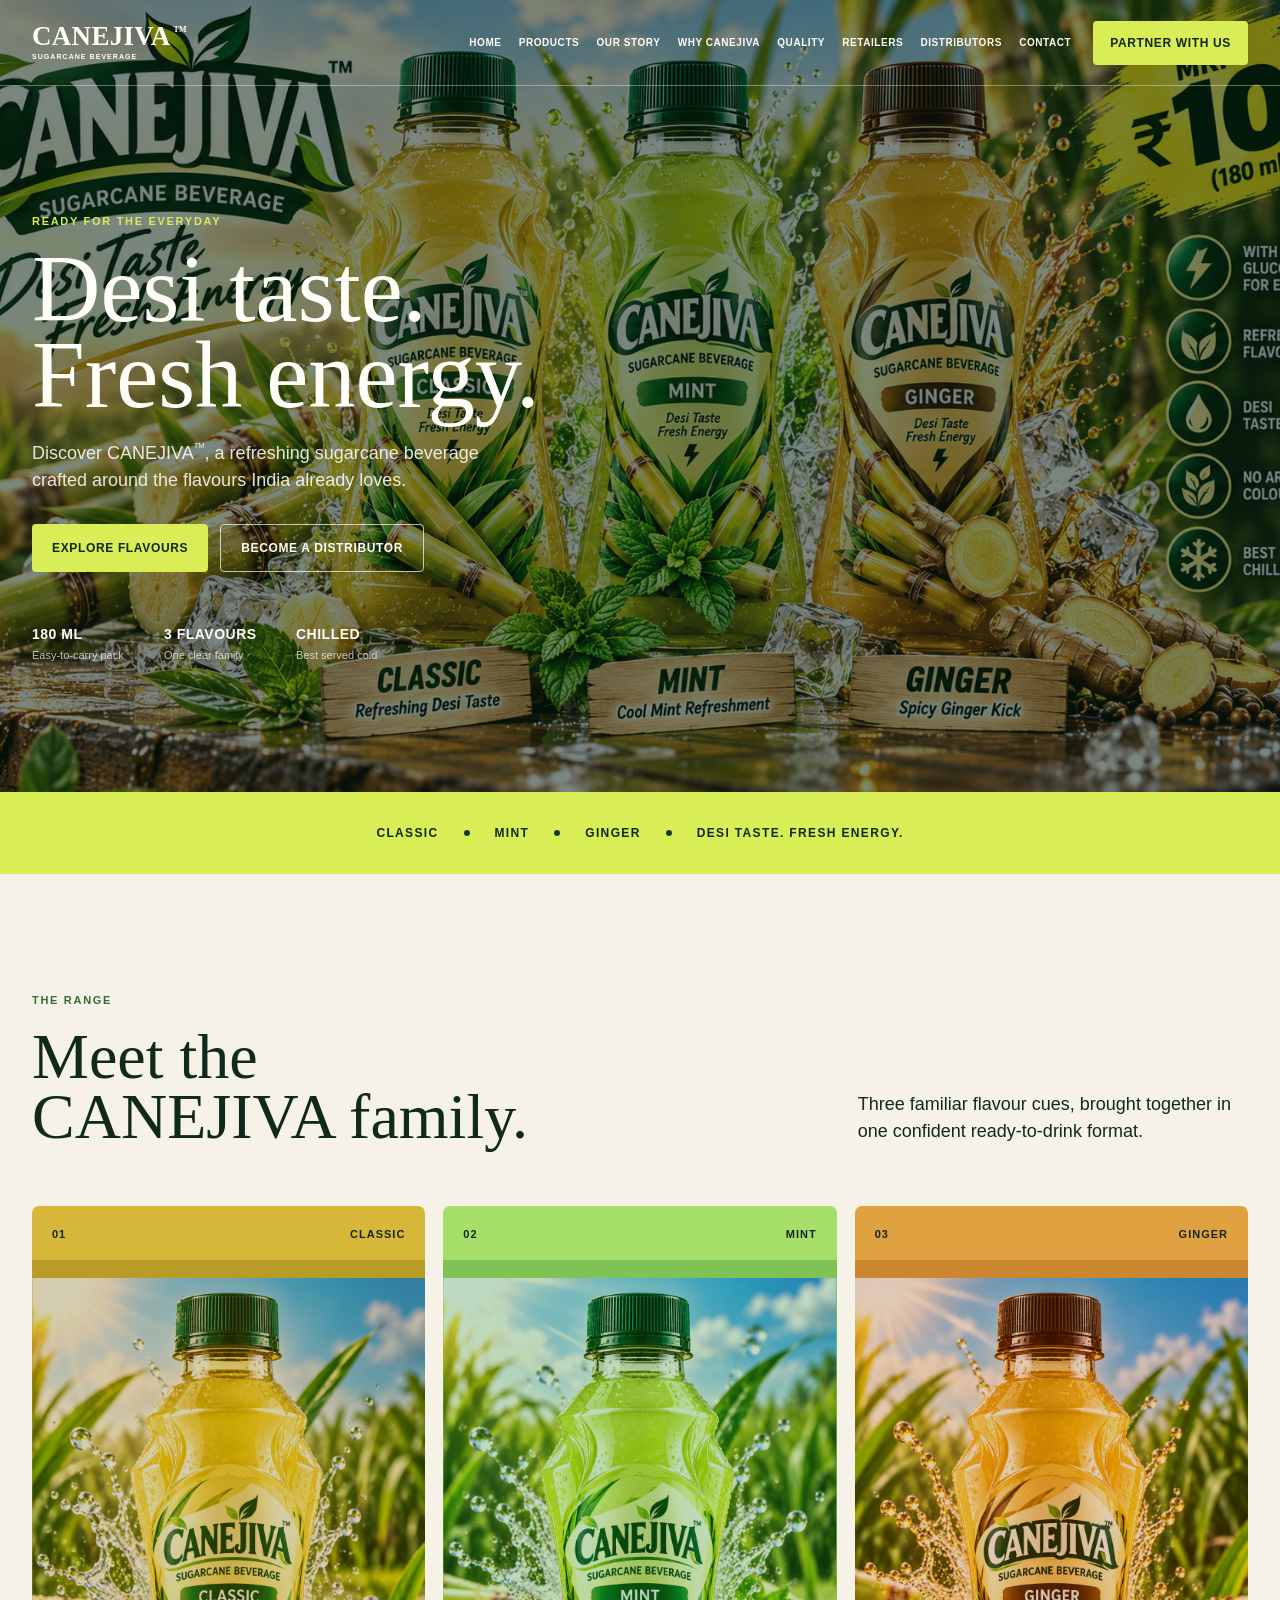
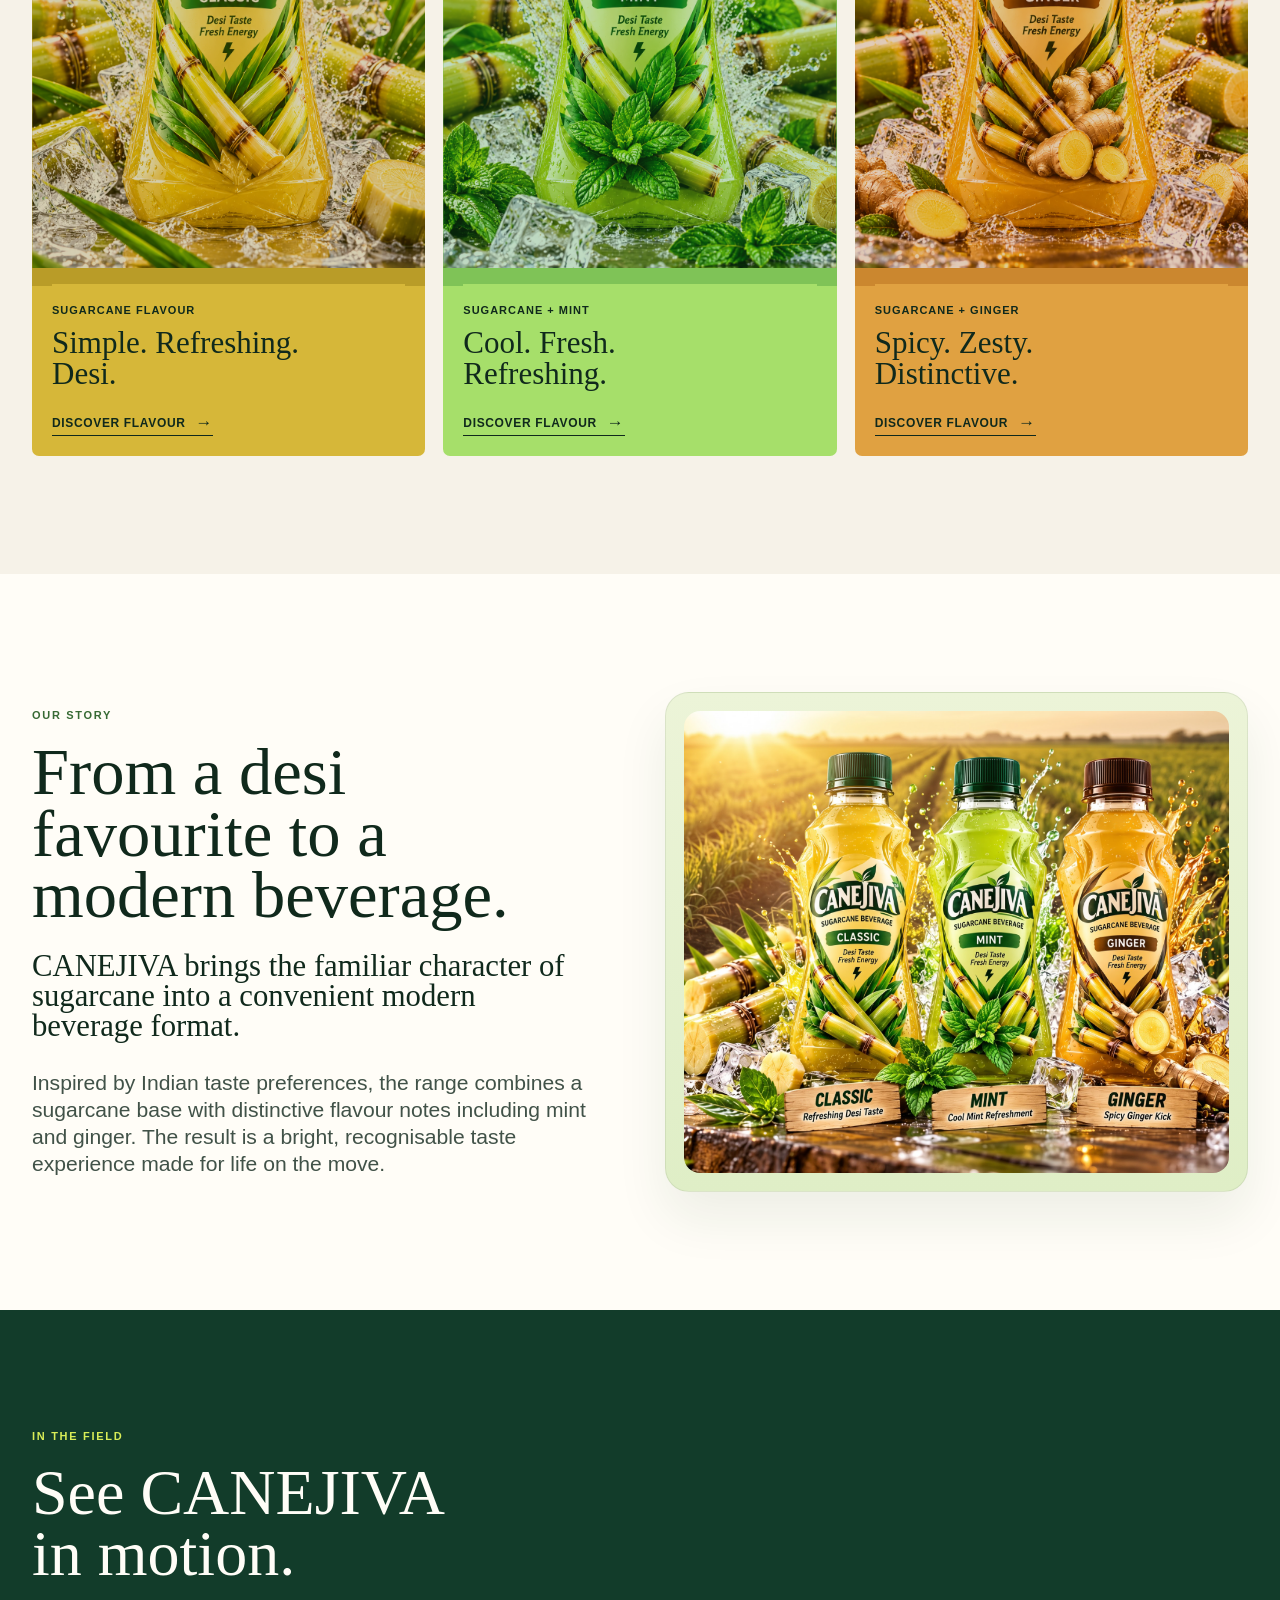
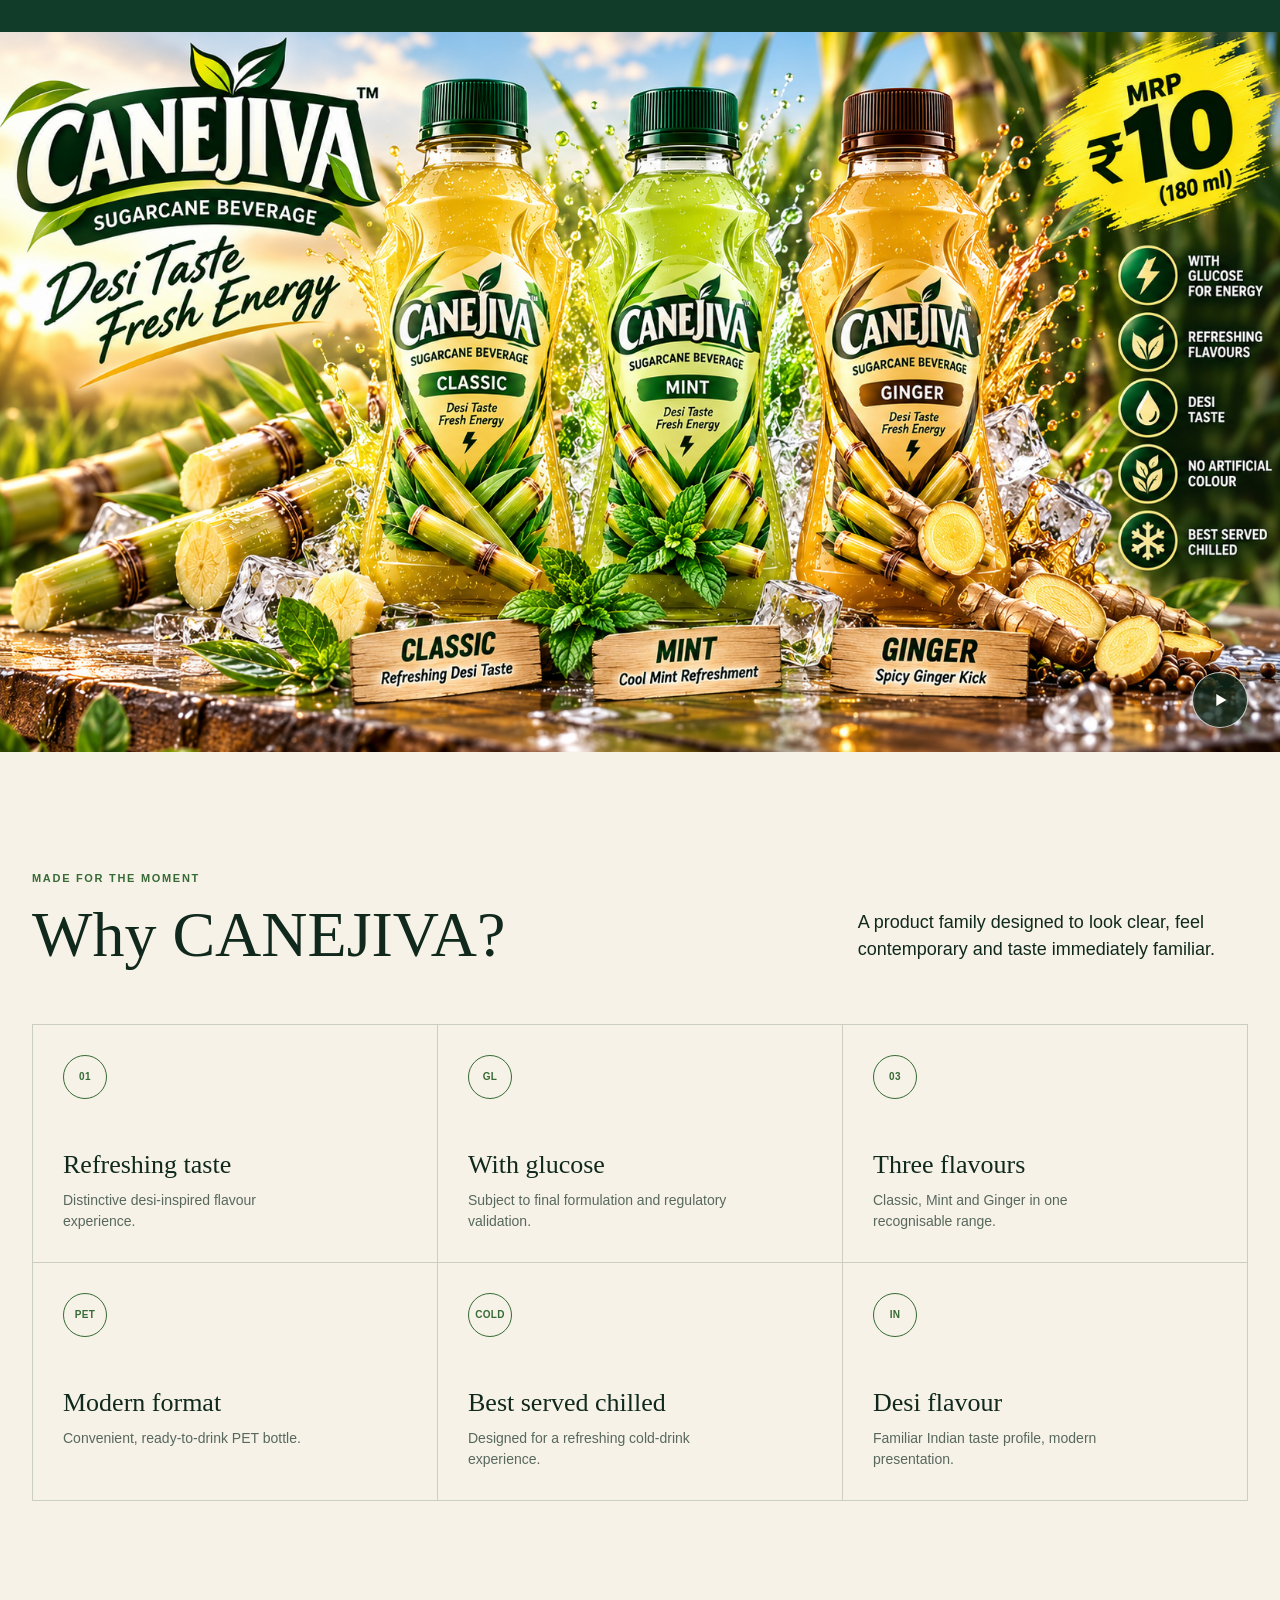
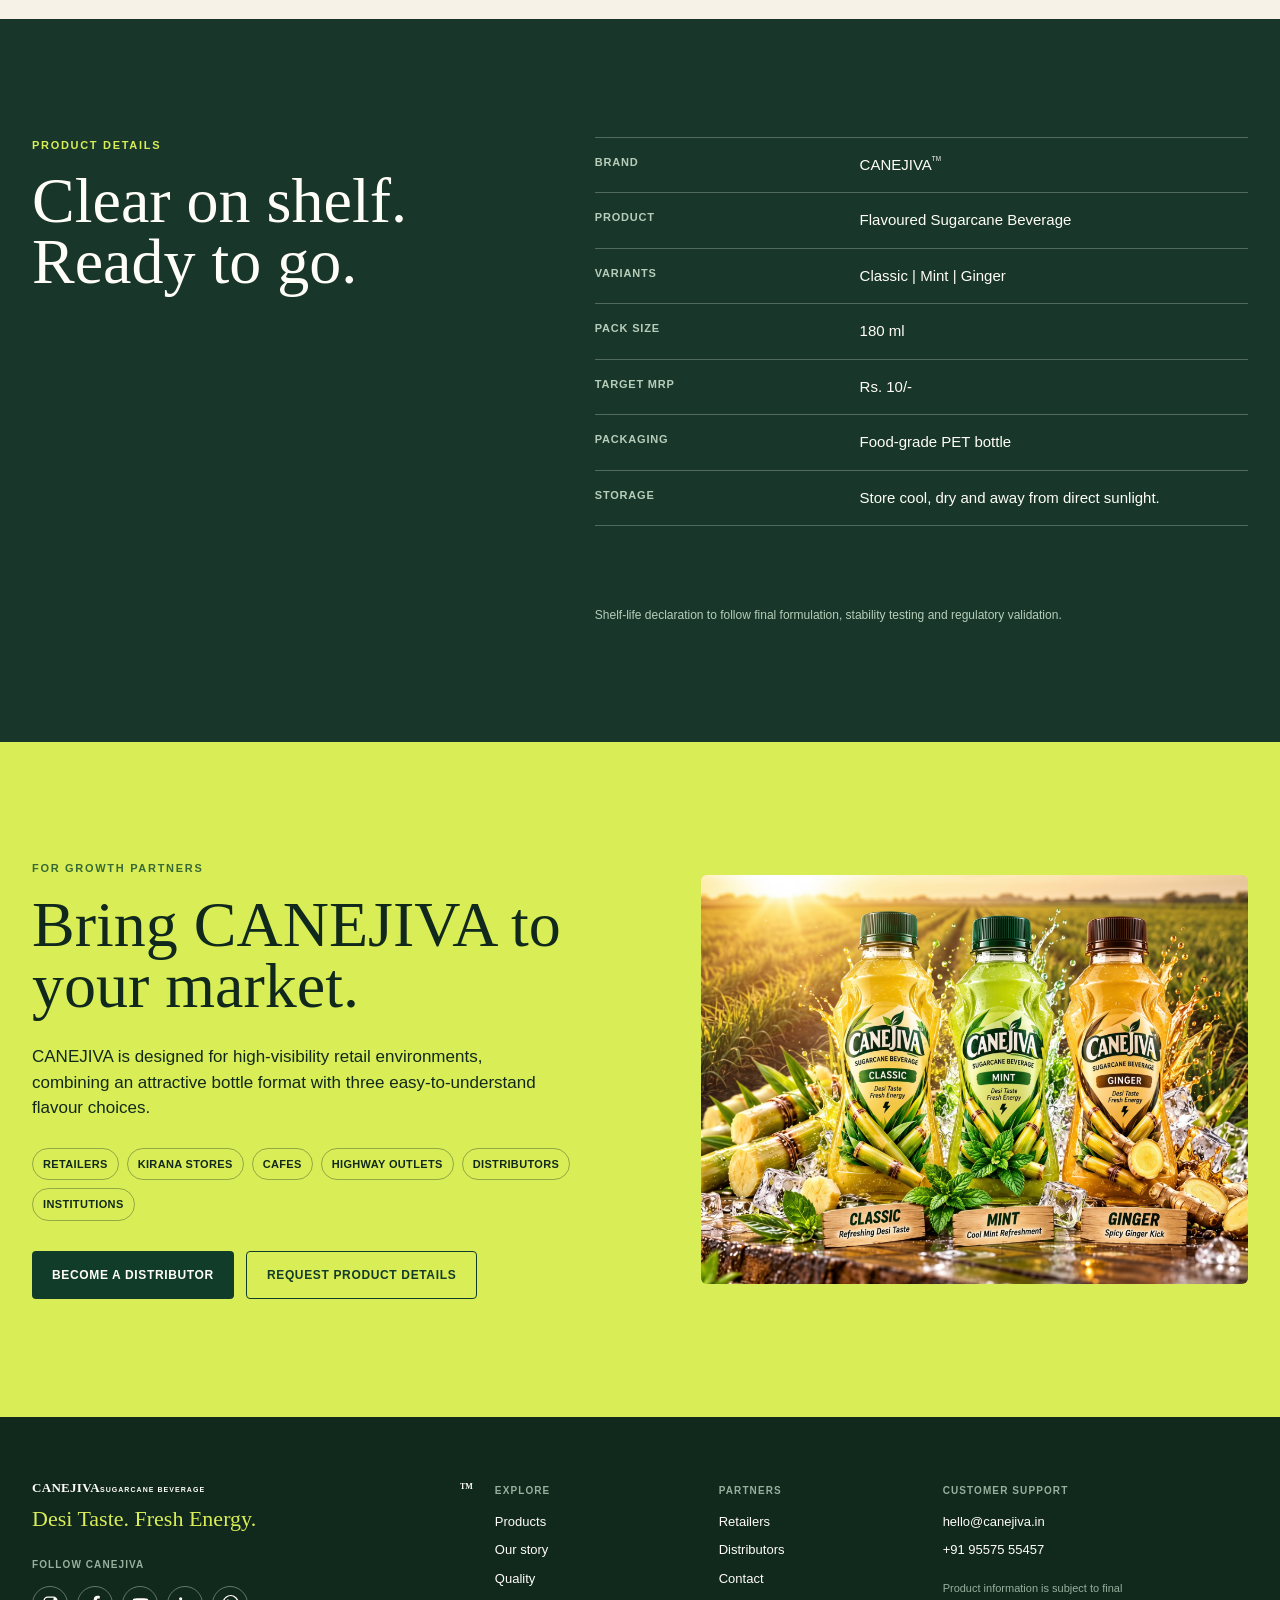
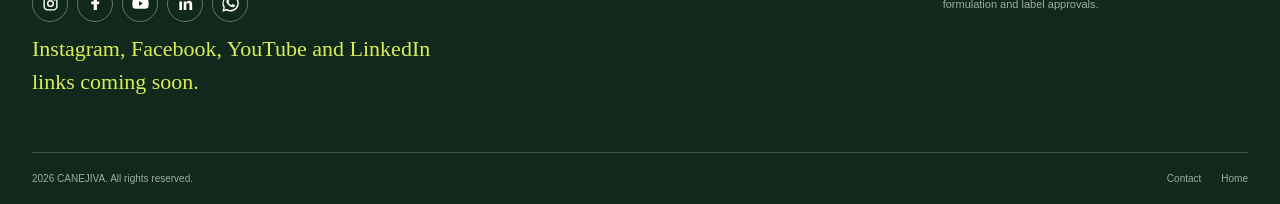
==== commit 61a4fb3e: "Use icon-only film play controls Co-authored-by: Copilot <223556219+Copilot@users.noreply.github.com" ====
--- a/index.html
+++ b/index.html
@@ -10,7 +10,7 @@
     <meta property="og:image" content="media/portfolio.png" />
     <meta property="og:type" content="website" />
     <title>CANEJIVA | Desi Taste. Fresh Energy.</title>
-    <link rel="stylesheet" href="styles.css?v=video-edge-overscan-20261005" />
+    <link rel="stylesheet" href="styles.css?v=film-control-icons-20261005" />
     <script type="application/ld+json">
       {
         "@context": "https://schema.org",
@@ -137,7 +137,10 @@
           <video id="brand-film" muted loop playsinline poster="media/portfolio.png">
             <source src="media/canejiva-final.mp4" type="video/mp4" />
           </video>
-          <button id="film-toggle" class="film-toggle" type="button" aria-label="Play brand film">Play film</button>
+          <button id="film-toggle" class="film-toggle" type="button" aria-label="Play brand film" data-state="paused" title="Play film">
+            <svg class="film-toggle-icon film-toggle-play" viewBox="0 0 24 24" aria-hidden="true"><path d="M8 5.5v13l11-6.5z" /></svg>
+            <svg class="film-toggle-icon film-toggle-pause" viewBox="0 0 24 24" aria-hidden="true"><path d="M7 5h4v14H7zm6 0h4v14h-4z" /></svg>
+          </button>
         </div>
       </section>
 
@@ -232,6 +235,6 @@
         </form>
       </div>
     </dialog>
-    <script src="app.js?v=social-links-20261005"></script>
+    <script src="app.js?v=film-control-icons-20261005"></script>
   </body>
 </html>
--- a/styles.css
+++ b/styles.css
@@ -102,7 +102,12 @@
 .film-heading h2 { color: var(--white); }
 .film-frame { position: relative; width: min(1518px, 100%); margin-inline: auto; overflow: hidden; background: #071d11; aspect-ratio: 16 / 9; }
 .film-frame video { width: 100%; height: 100%; object-fit: cover; transform: scale(1.01); }
-.film-toggle { position: absolute; right: max(24px, calc((100vw - 1216px) / 2)); bottom: 24px; padding: 13px 18px; border: 1px solid rgba(255,255,255,0.75); border-radius: 4px; background: rgba(16,41,28,0.72); color: var(--white); font-size: 11px; font-weight: 700; letter-spacing: 0.75px; text-transform: uppercase; }
+.film-toggle { position: absolute; right: max(24px, calc((100vw - 1216px) / 2)); bottom: 24px; display: grid; width: 56px; height: 56px; place-items: center; padding: 0; border: 1px solid rgba(255,255,255,0.75); border-radius: 50%; background: rgba(16,41,28,0.78); color: var(--white); transition: transform 180ms ease, background-color 180ms ease; }
+.film-toggle:hover { transform: scale(1.06); background: var(--forest); }
+.film-toggle:focus-visible { outline: 3px solid var(--lime); outline-offset: 3px; }
+.film-toggle-icon { width: 22px; height: 22px; fill: currentColor; }
+.film-toggle-pause, .film-toggle[data-state="playing"] .film-toggle-play { display: none; }
+.film-toggle[data-state="playing"] .film-toggle-pause { display: block; }
 
 .why { background: var(--cream); }
 .pillars { display: grid; grid-template-columns: repeat(3, 1fr); border-top: 1px solid var(--line); border-left: 1px solid var(--line); }
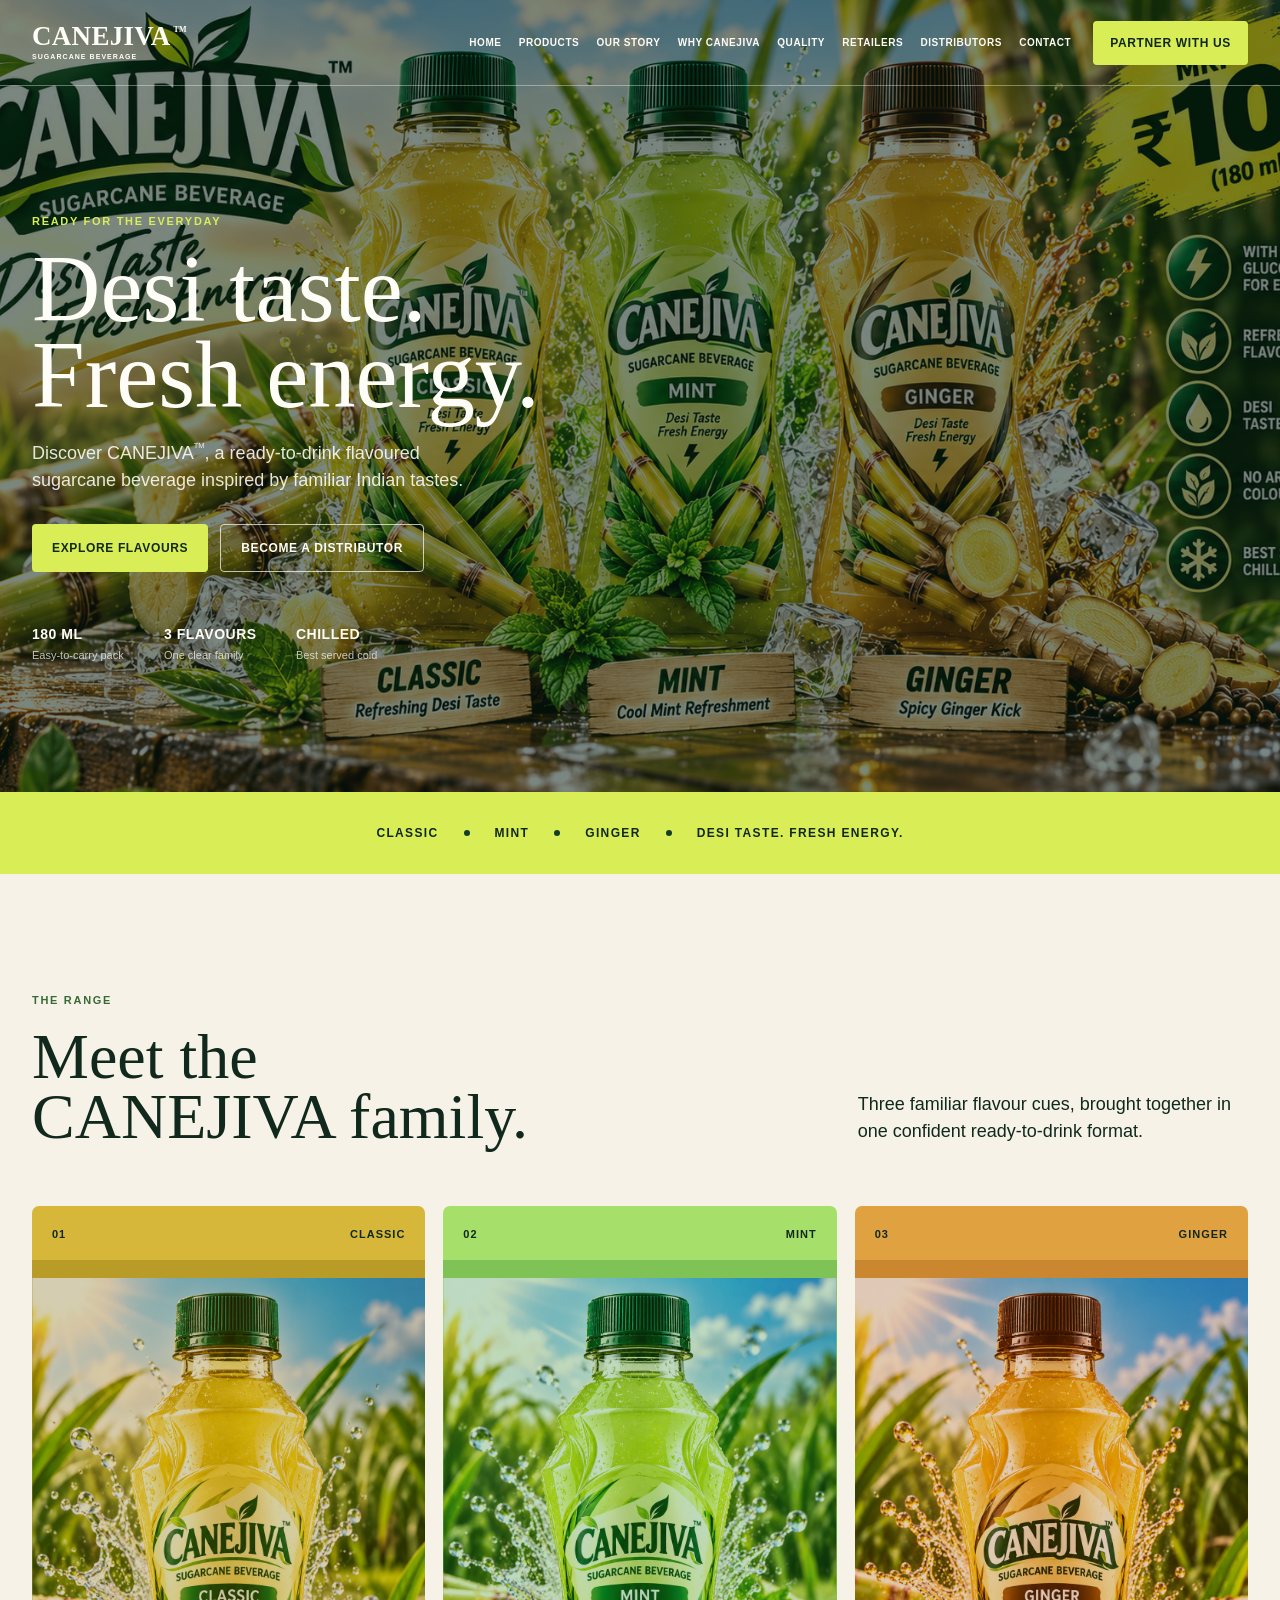
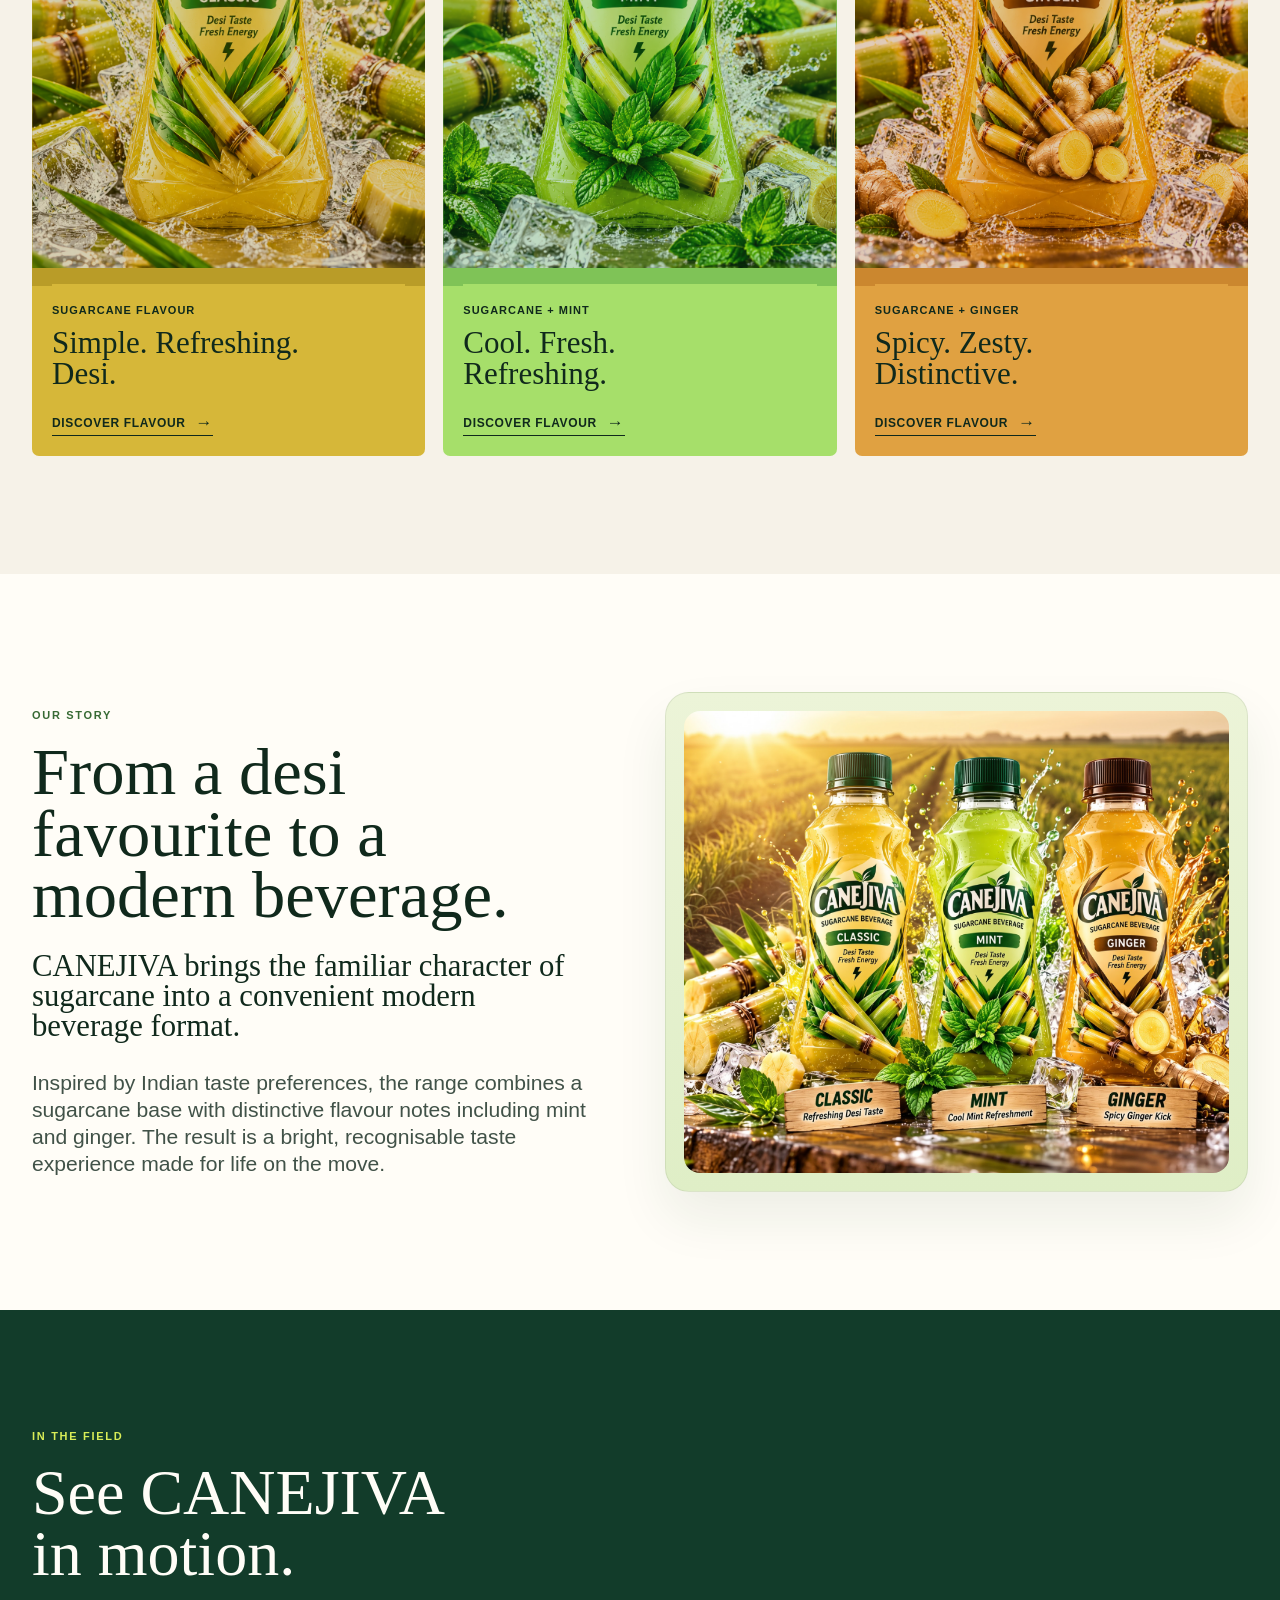
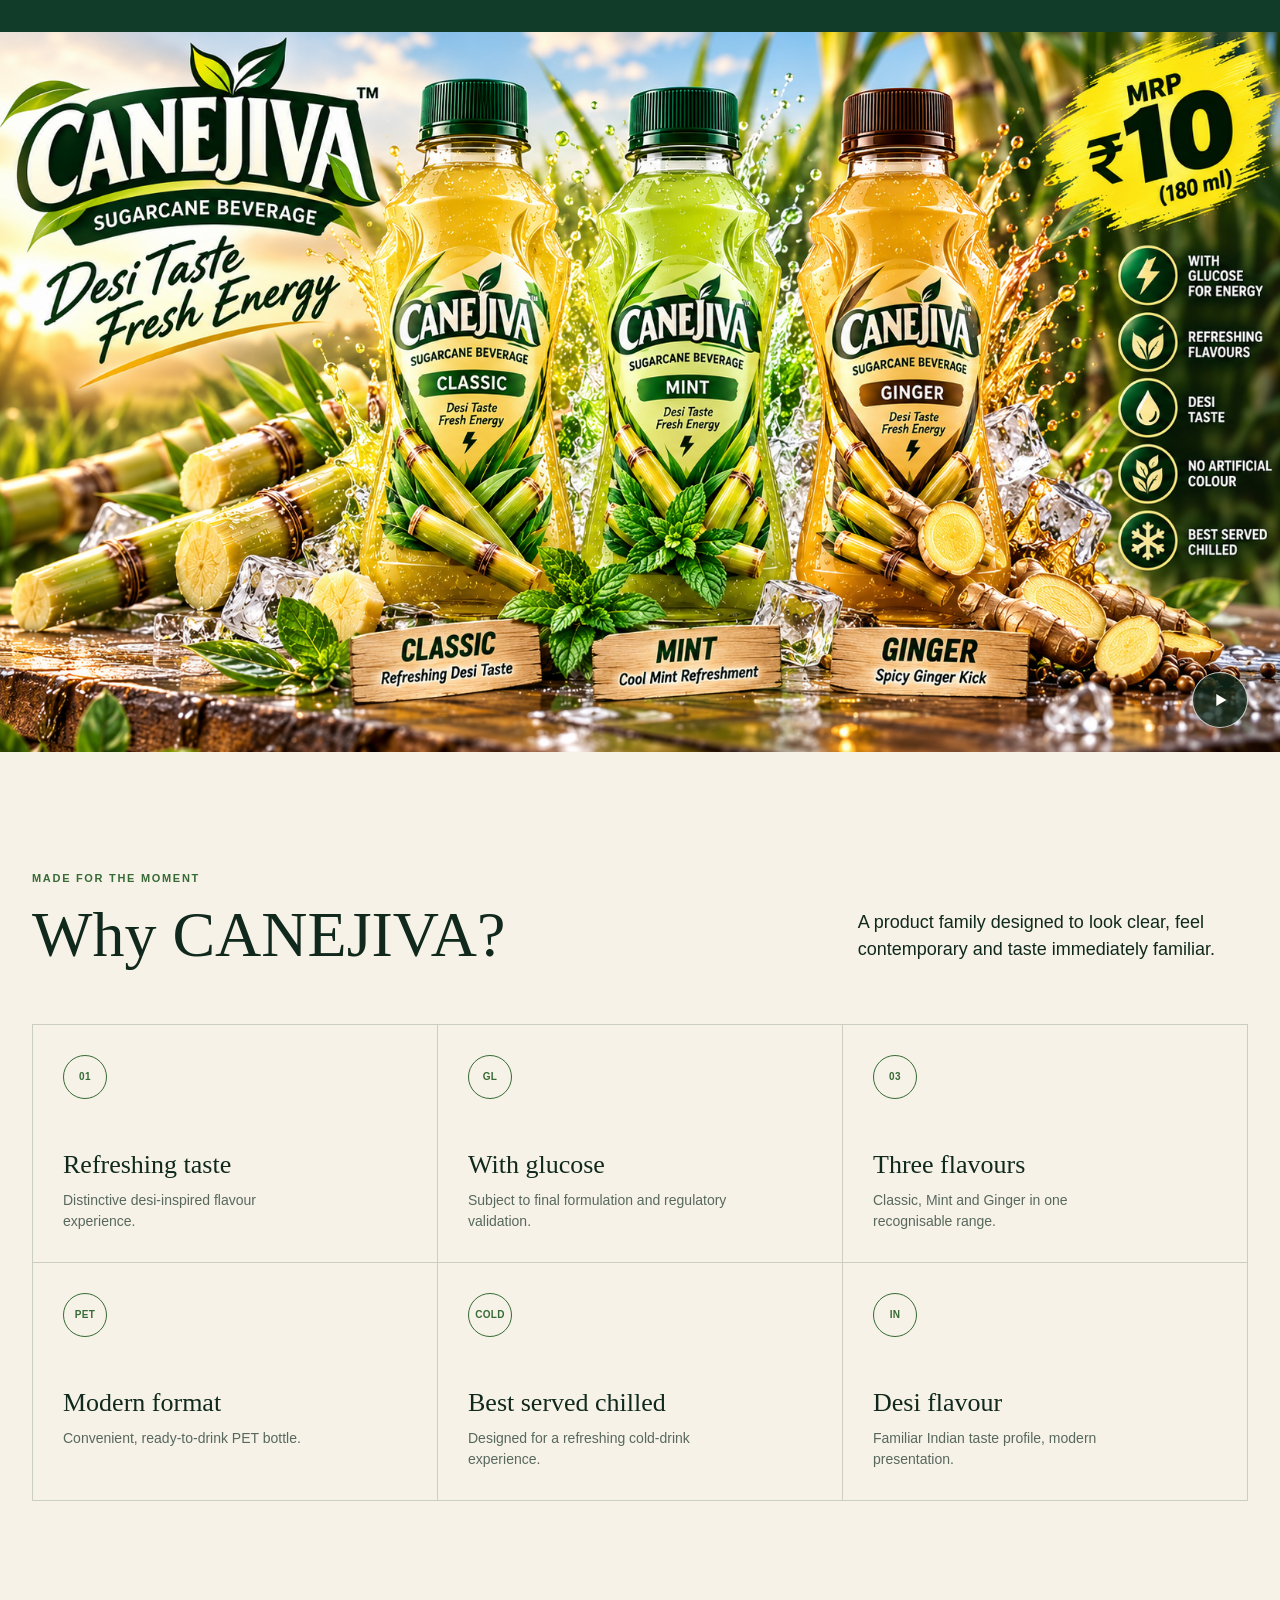
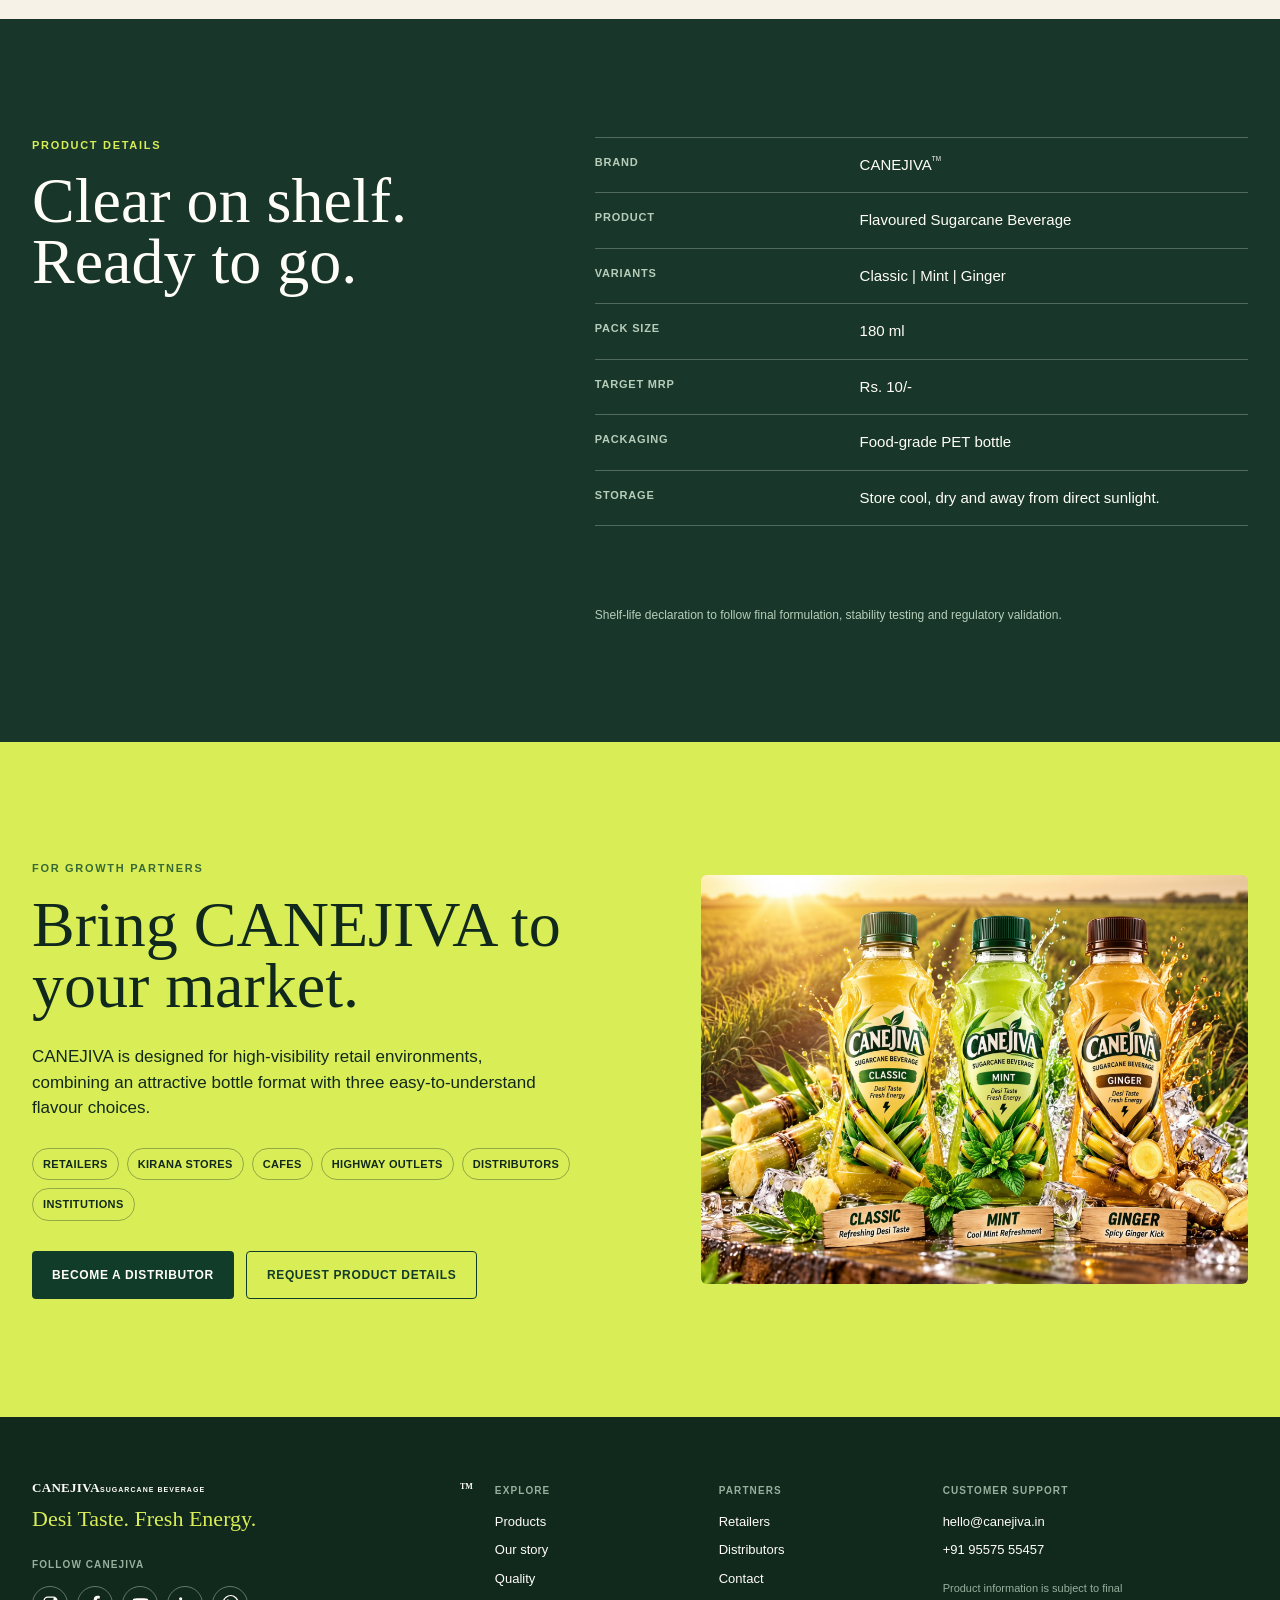
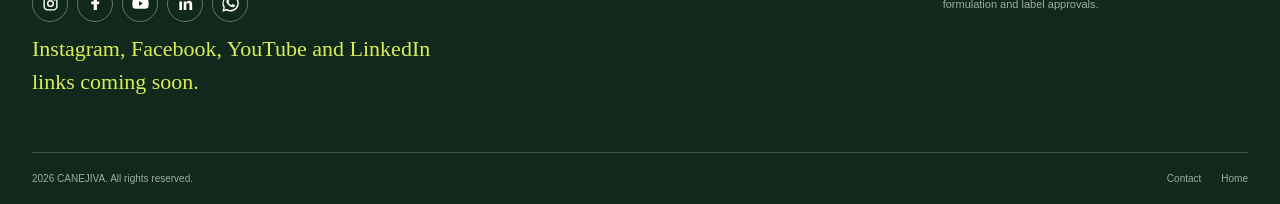
==== commit ccdbb8c4: "Improve site metadata for sugarcane beverage searches Co-authored-by: Copilot <223556219+Copilot@use" ====
--- a/index.html
+++ b/index.html
@@ -4,12 +4,8 @@
     <meta charset="UTF-8" />
     <meta name="viewport" content="width=device-width, initial-scale=1.0" />
     <meta name="theme-color" content="#123c2a" />
-    <meta name="description" content="CANEJIVA is a ready-to-drink flavoured sugarcane beverage in Classic, Mint and Ginger." />
-    <meta property="og:title" content="CANEJIVA | Desi Taste. Fresh Energy." />
-    <meta property="og:description" content="A modern sugarcane beverage with distinctive desi flavours." />
-    <meta property="og:image" content="media/portfolio.png" />
-    <meta property="og:type" content="website" />
-    <title>CANEJIVA | Desi Taste. Fresh Energy.</title>
+    <meta name="description" content="Explore CANEJIVA, a ready-to-drink flavoured sugarcane beverage inspired by familiar Indian flavours. Choose Classic, Mint or Ginger." />
+    <title>CANEJIVA | Ready-to-Drink Sugarcane Beverage</title>
     <link rel="stylesheet" href="styles.css?v=film-control-icons-20261005" />
     <script type="application/ld+json">
       {
@@ -20,6 +16,17 @@
         "description": "A ready-to-drink flavoured sugarcane beverage with Classic, Mint and Ginger variants."
       }
     </script>
+    <link rel="canonical" href="https://canejiva.com/" />
+    <meta property="og:title" content="CANEJIVA | Ready-to-Drink Sugarcane Beverage" />
+    <meta property="og:description" content="Explore CANEJIVA, a ready-to-drink flavoured sugarcane beverage inspired by familiar Indian flavours. Choose Classic, Mint or Ginger." />
+    <meta property="og:type" content="website" />
+    <meta property="og:url" content="https://canejiva.com/" />
+    <meta property="og:image" content="https://canejiva.com/media/portfolio.png" />
+    <meta property="og:image:alt" content="CANEJIVA Classic, Mint and Ginger flavoured sugarcane beverages" />
+    <meta name="twitter:card" content="summary_large_image" />
+    <meta name="twitter:title" content="CANEJIVA | Ready-to-Drink Sugarcane Beverage" />
+    <meta name="twitter:description" content="Explore CANEJIVA, a ready-to-drink flavoured sugarcane beverage inspired by familiar Indian flavours. Choose Classic, Mint or Ginger." />
+    <meta name="twitter:image" content="https://canejiva.com/media/portfolio.png" />
   </head>
   <body>
     <header class="site-header" id="top">
@@ -58,7 +65,7 @@
         <div class="hero-content wrap">
           <p class="kicker on-dark">Ready for the everyday</p>
           <h1 id="hero-heading">Desi taste.<br />Fresh energy.</h1>
-          <p class="hero-copy">Discover CANEJIVA<sup>TM</sup>, a refreshing sugarcane beverage crafted around the flavours India already loves.</p>
+          <p class="hero-copy">Discover CANEJIVA<sup>TM</sup>, a ready-to-drink flavoured sugarcane beverage inspired by familiar Indian tastes.</p>
           <div class="hero-actions">
             <a class="button button-lime" href="products/">Explore flavours</a>
             <a class="button button-ghost" href="distributors/">Become a distributor</a>
--- a/styles.css
+++ b/styles.css
@@ -286,6 +286,8 @@
 .page-hero-copy > p:not(.kicker) { max-width: 465px; margin-bottom: 0; color: rgba(255,253,247,0.78); font-size: 17px; }
 .page-hero-visual { align-self: stretch; margin: 0; overflow: hidden; }
 .page-hero-visual img { width: 100%; height: 100%; min-height: 550px; object-fit: cover; object-position: center; }
+.inner-page[data-page="story"] .page-hero-visual { align-self: center; width: 100%; }
+.inner-page[data-page="story"] .page-hero-visual img { height: auto; min-height: 0; object-fit: contain; }
 .inner-page[data-page="products"] .page-hero-visual { align-self: center; width: 100%; }
 .inner-page[data-page="products"] .page-hero-visual img { height: auto; min-height: 0; max-height: 550px; object-fit: contain; }
 .directory { background: var(--cream); }
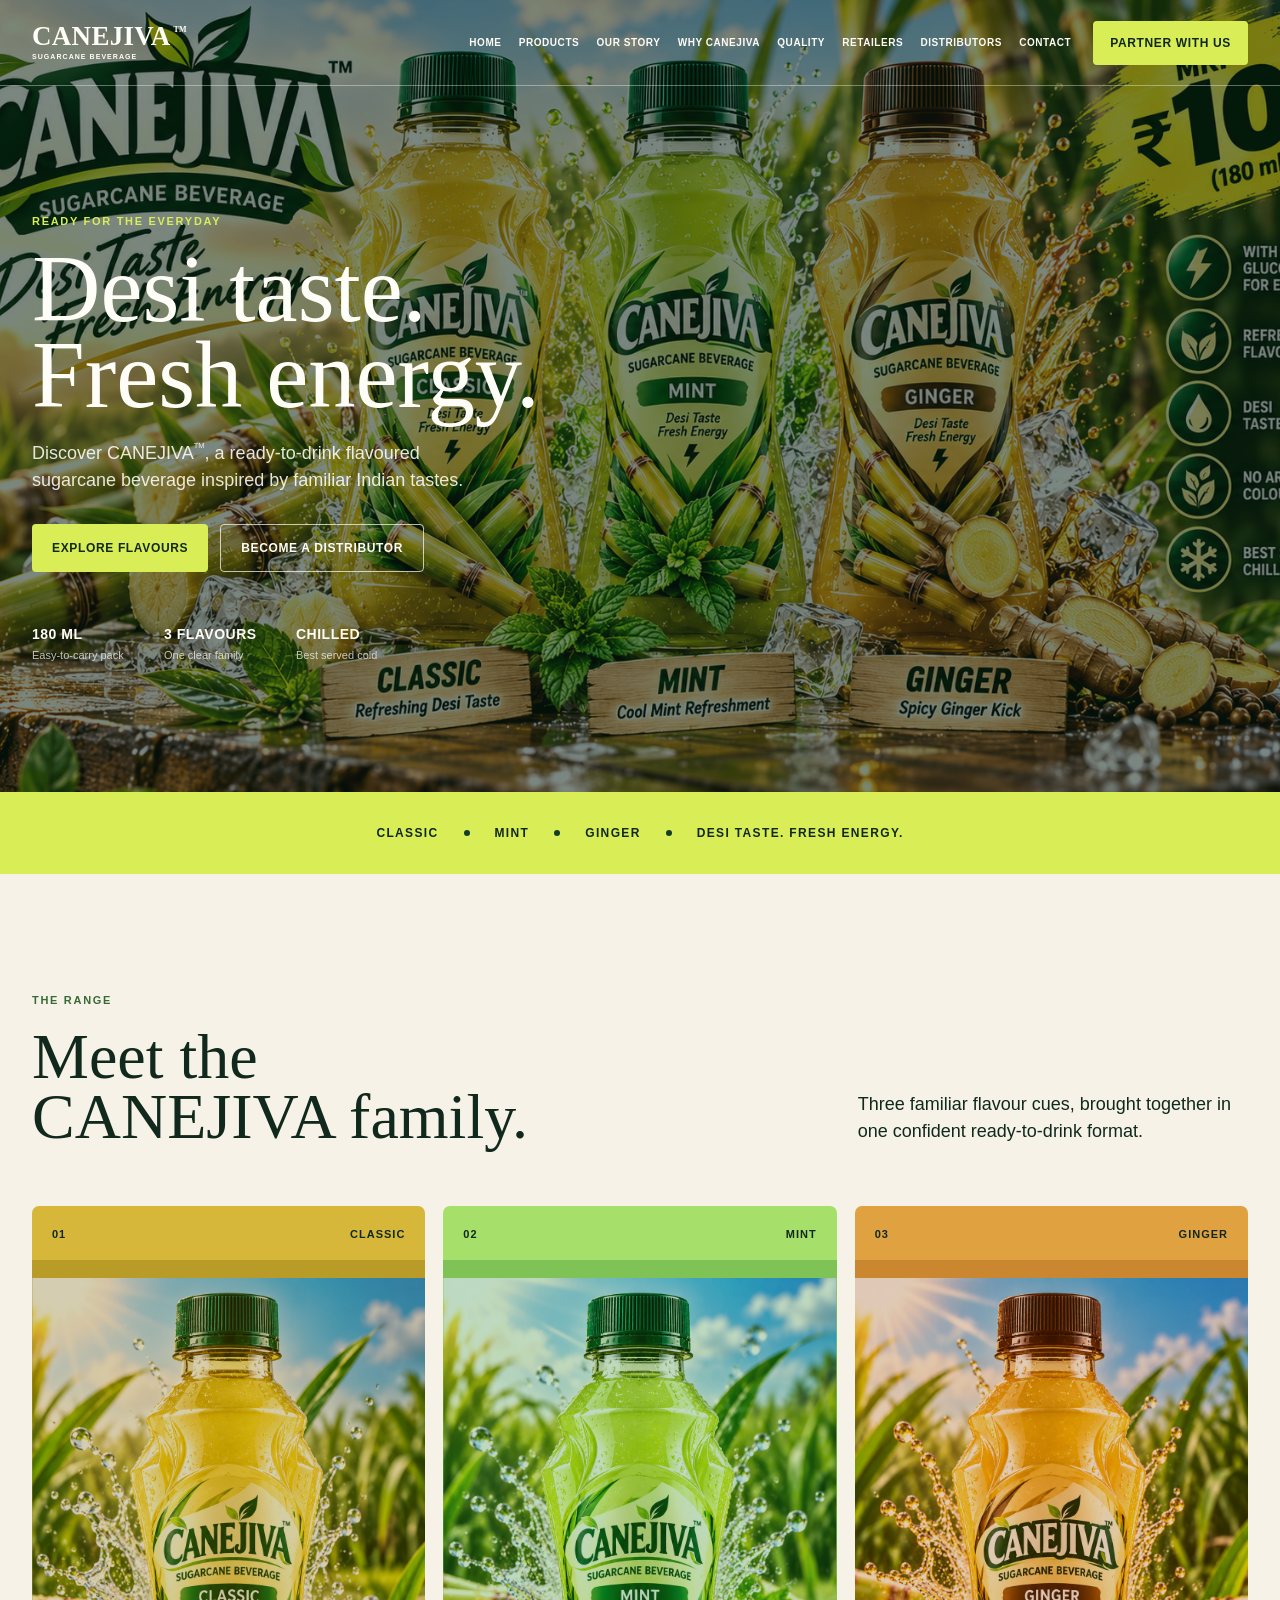
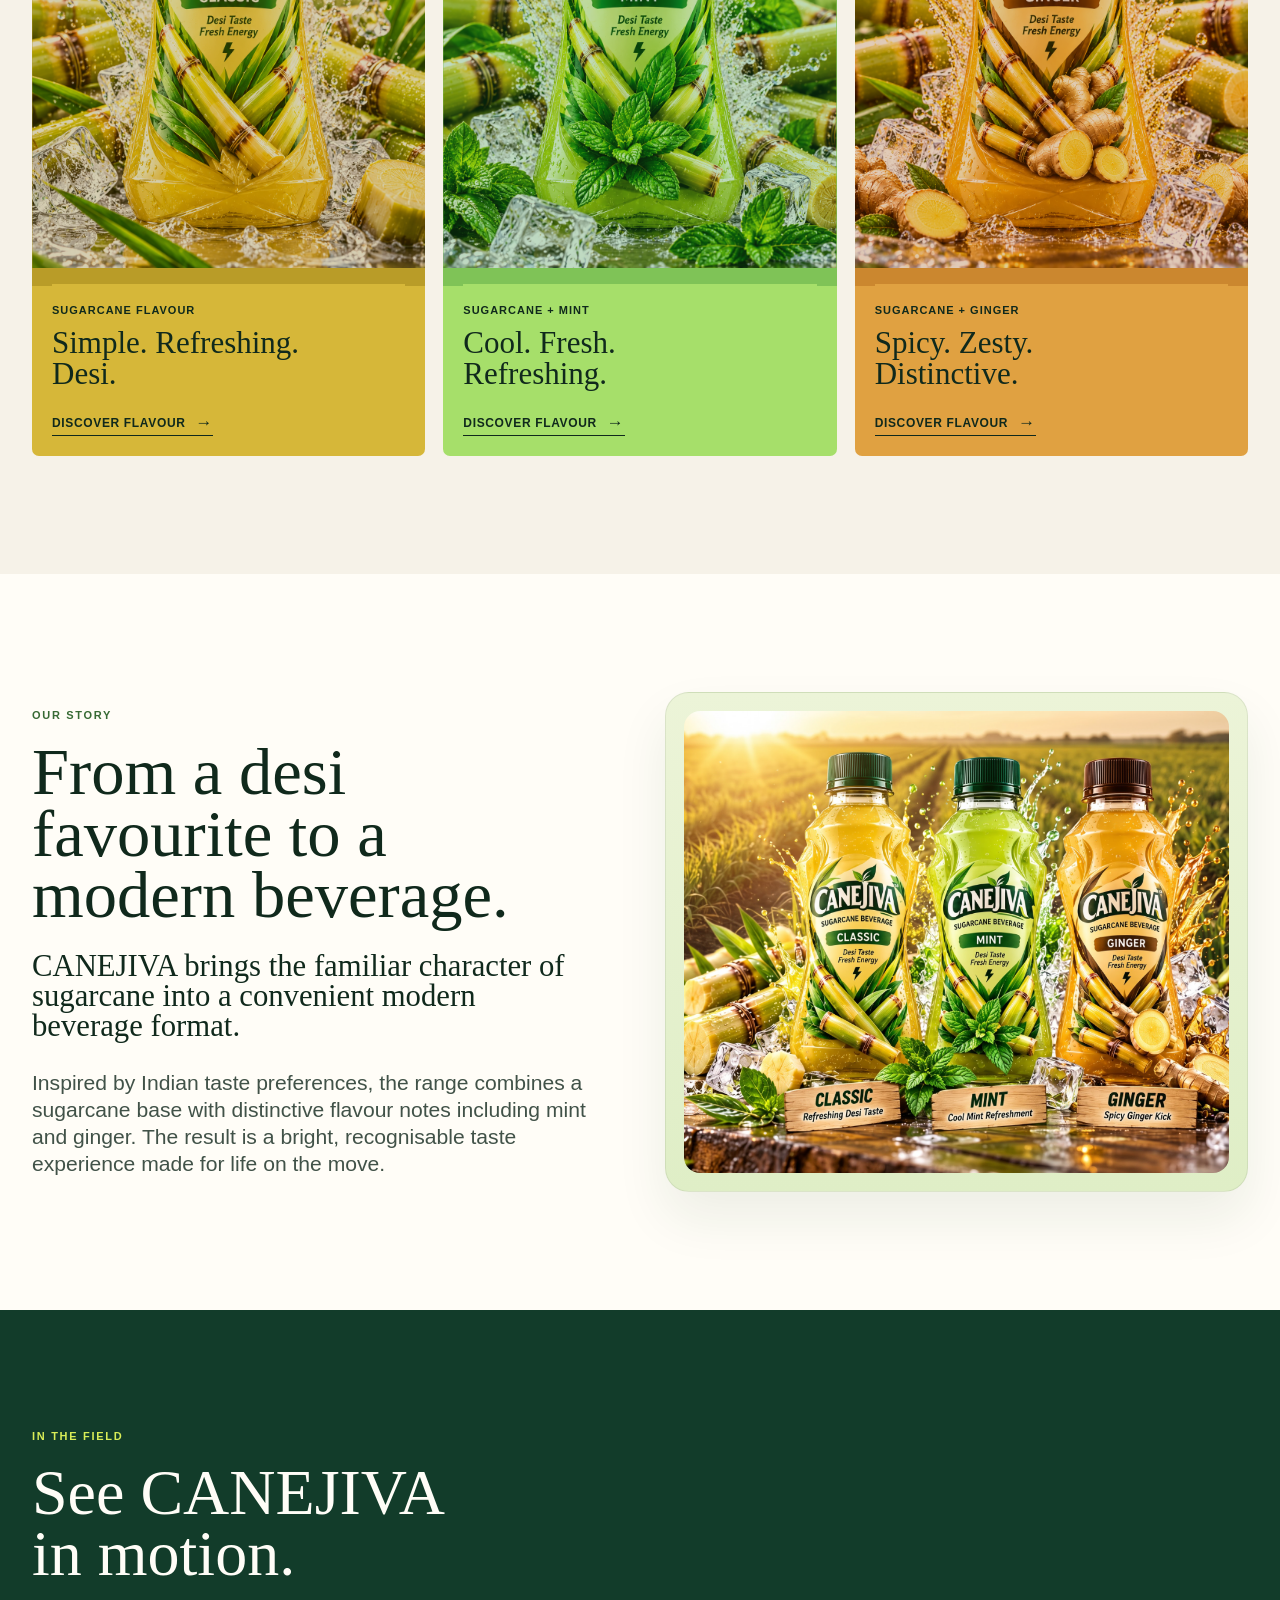
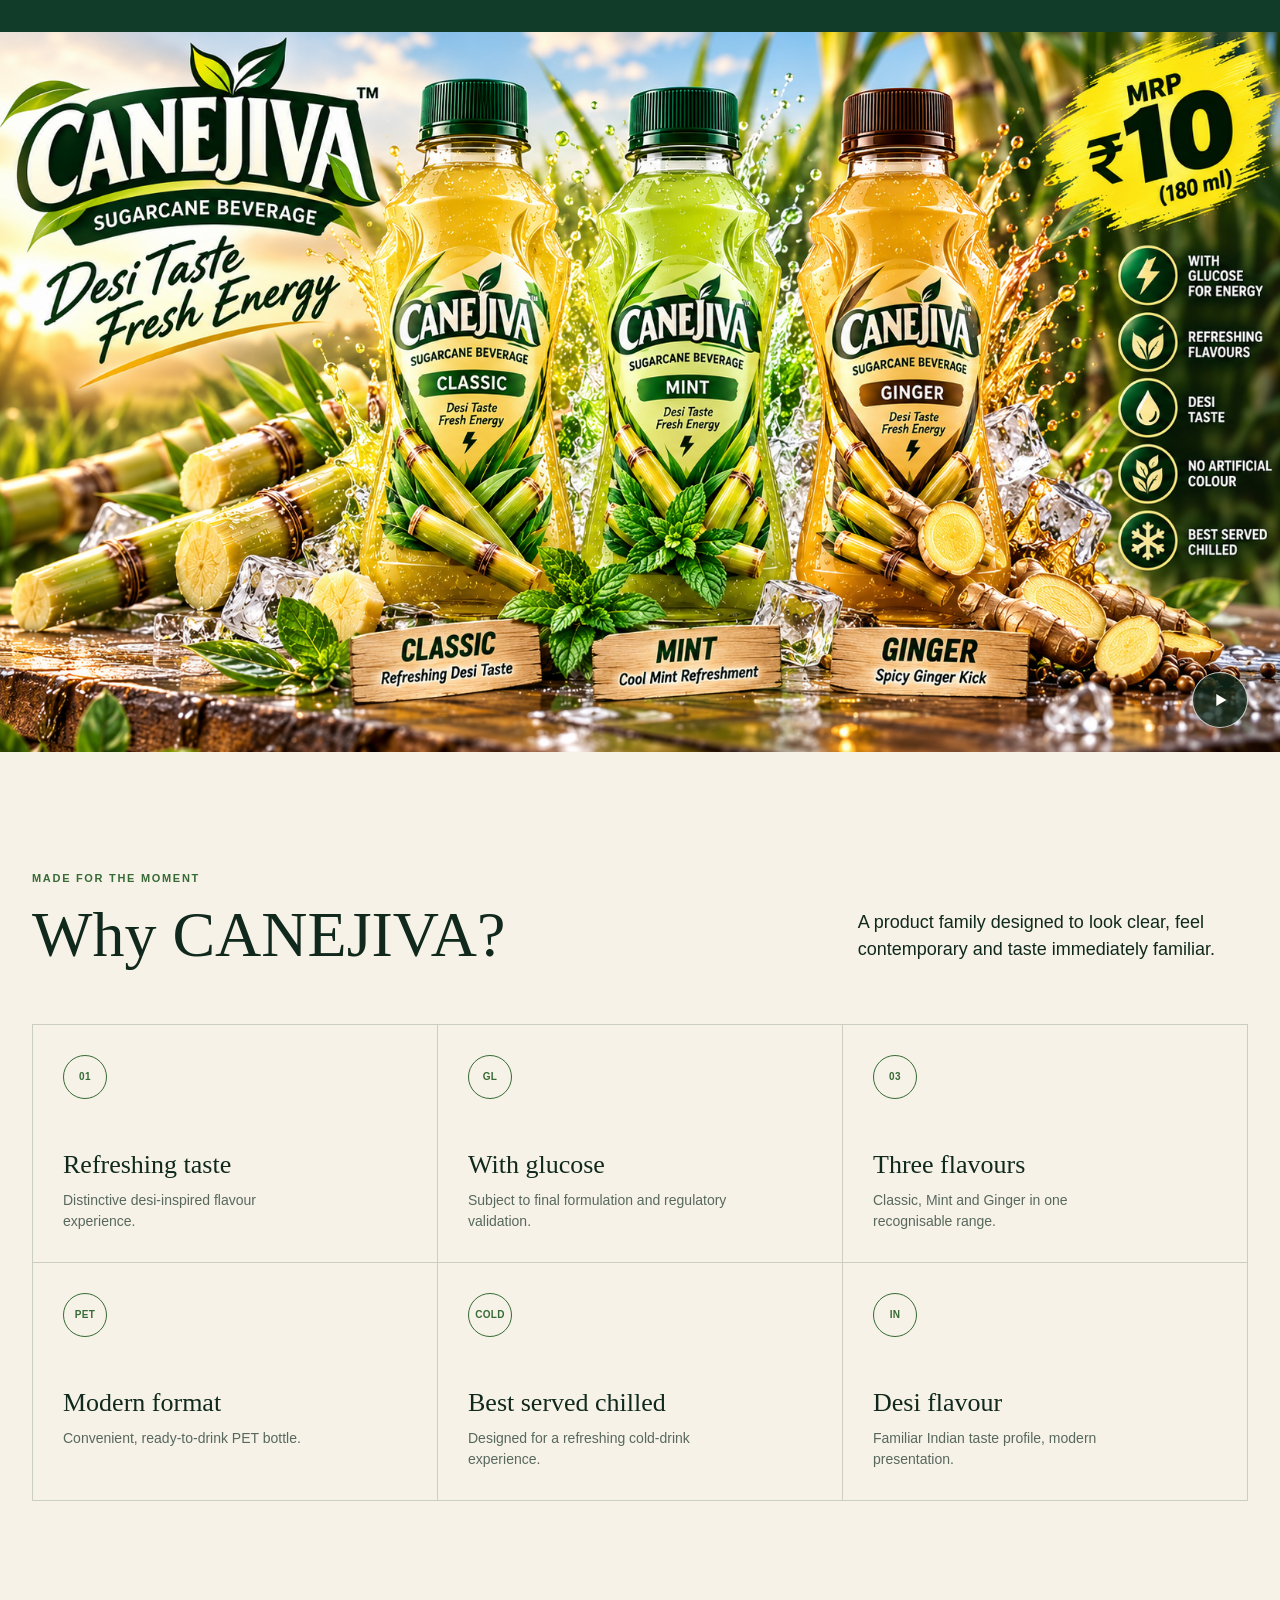
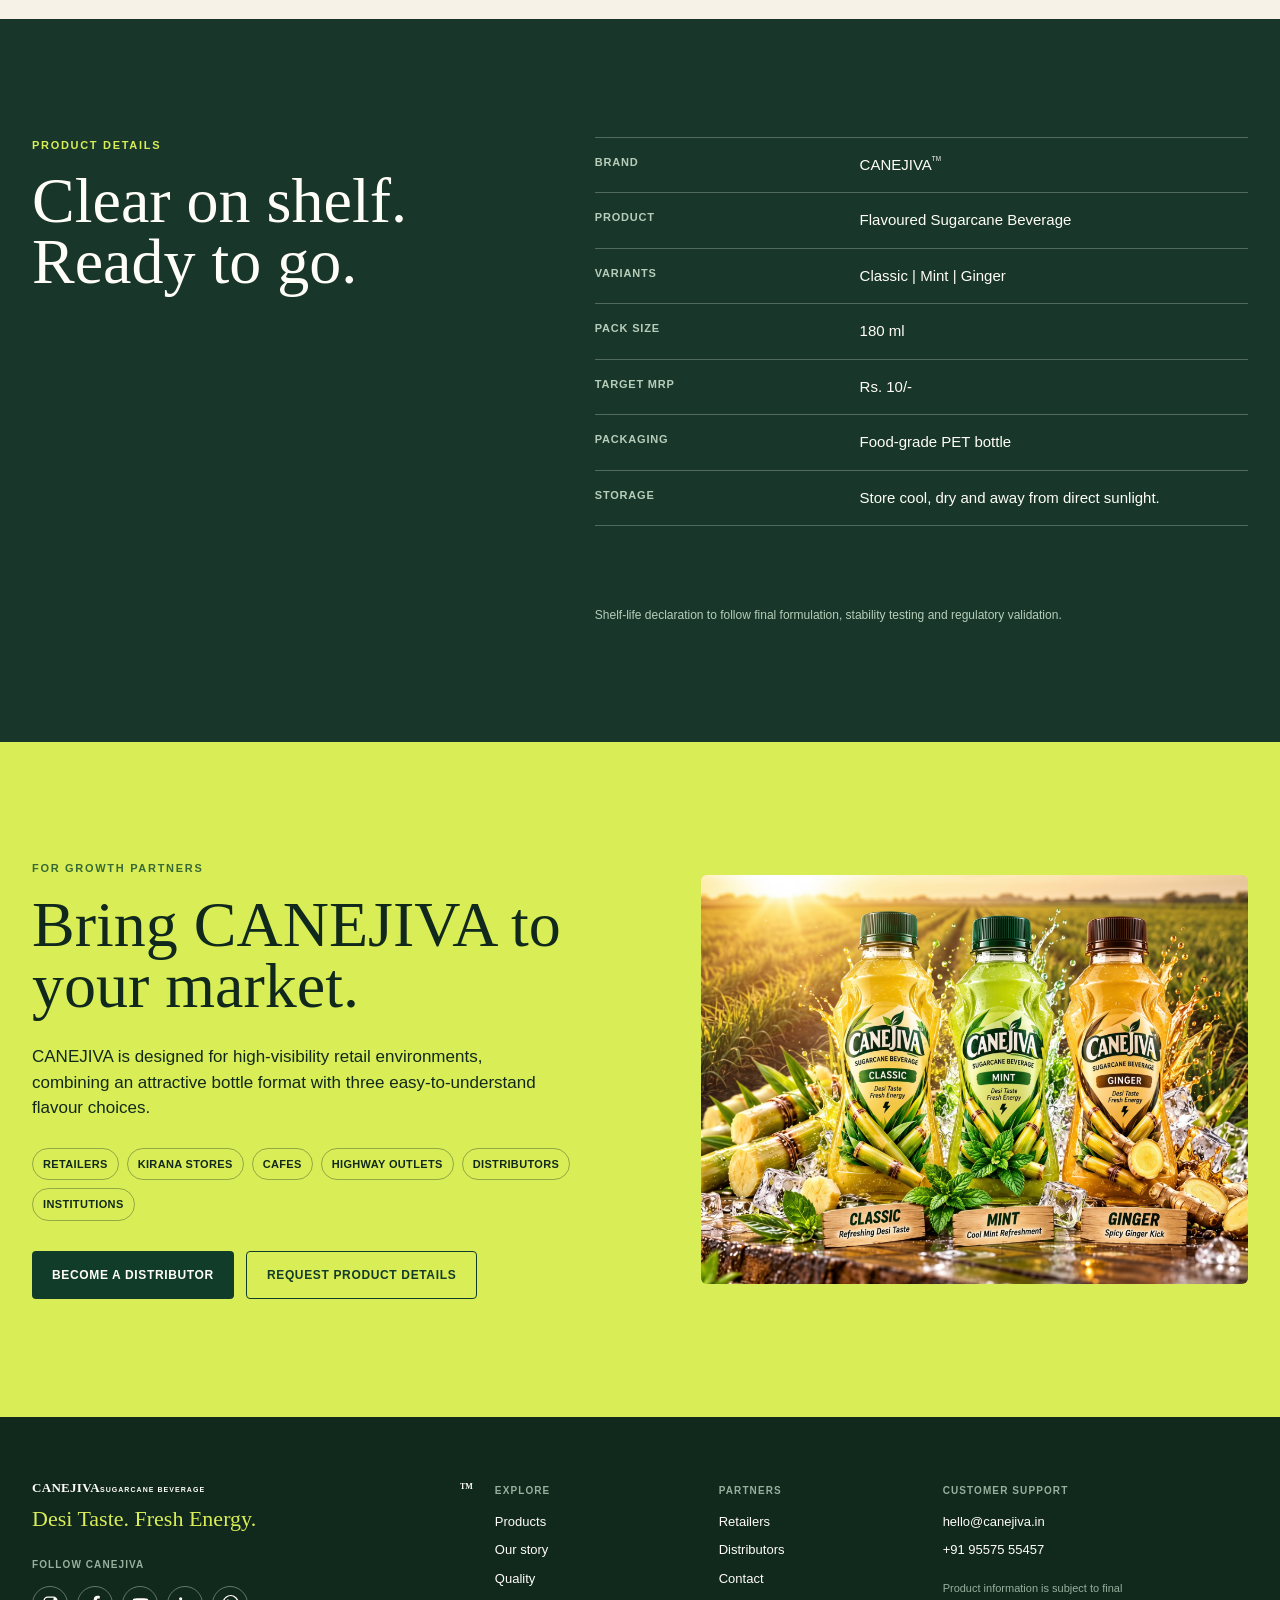
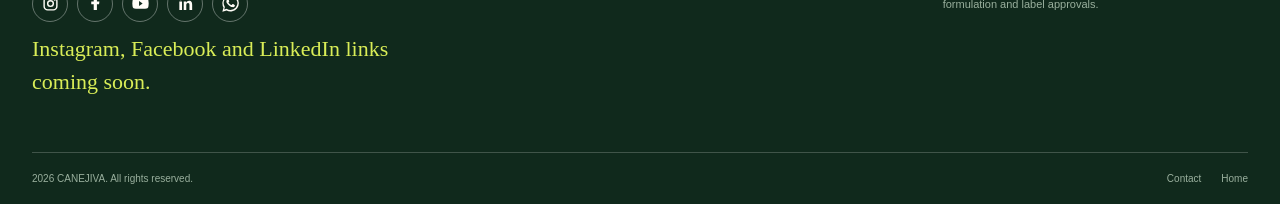
==== commit d643f1e4: "Add CANEJIVA YouTube video link Co-authored-by: Copilot <223556219+Copilot@users.noreply.github.com>" ====
--- a/index.html
+++ b/index.html
@@ -213,11 +213,11 @@
           <div class="social-links" aria-label="CANEJIVA social media">
             <span class="social-link" role="img" aria-label="Instagram link coming soon"><svg viewBox="0 0 24 24" aria-hidden="true"><rect x="3" y="3" width="18" height="18" rx="5" /><circle cx="12" cy="12" r="4" /><circle cx="18" cy="6" r="1" /></svg></span>
             <span class="social-link" role="img" aria-label="Facebook link coming soon"><svg viewBox="0 0 24 24" aria-hidden="true"><path d="M14 21v-8h3l.5-4H14V7c0-1.2.4-2 2-2h2V1.4C17.3 1.2 16.3 1 15 1c-3.5 0-5.5 2.1-5.5 5.8V9H6v4h3.5v8z" /></svg></span>
-            <span class="social-link" role="img" aria-label="YouTube link coming soon"><svg viewBox="0 0 24 24" aria-hidden="true"><path d="M23 7a3 3 0 0 0-2-2C19 4.5 12 4.5 12 4.5s-7 0-9 .5a3 3 0 0 0-2 2A31 31 0 0 0 .5 12 31 31 0 0 0 1 17a3 3 0 0 0 2 2c2 .5 9 .5 9 .5s7 0 9-.5a3 3 0 0 0 2-2 31 31 0 0 0 .5-5 31 31 0 0 0-.5-5z" /><path class="social-icon-cutout" d="m10 15.5 5-3.5-5-3.5z" /></svg></span>
+            <a class="social-link" href="https://youtu.be/3LEk18bEFeU?si=CiGf38M4_G-OLWWr" target="_blank" rel="noopener noreferrer" aria-label="Watch CANEJIVA on YouTube"><svg viewBox="0 0 24 24" aria-hidden="true"><path d="M23 7a3 3 0 0 0-2-2C19 4.5 12 4.5 12 4.5s-7 0-9 .5a3 3 0 0 0-2 2A31 31 0 0 0 .5 12 31 31 0 0 0 1 17a3 3 0 0 0 2 2c2 .5 9 .5 9 .5s7 0 9-.5a3 3 0 0 0 2-2 31 31 0 0 0 .5-5 31 31 0 0 0-.5-5z" /><path class="social-icon-cutout" d="m10 15.5 5-3.5-5-3.5z" /></svg></a>
             <span class="social-link" role="img" aria-label="LinkedIn link coming soon"><svg viewBox="0 0 24 24" aria-hidden="true"><path d="M5.2 7.5A2.2 2.2 0 1 0 5.2 3a2.2 2.2 0 0 0 0 4.5ZM3.3 9h3.8v12H3.3zM9.5 9h3.6v1.6h.1A4 4 0 0 1 16.8 8c3.9 0 4.6 2.5 4.6 5.8V21h-3.8v-6.4c0-1.5 0-3.4-2.1-3.4s-2.4 1.6-2.4 3.3V21H9.5z" /></svg></span>
             <a class="social-link" href="https://wa.me/919557555457" target="_blank" rel="noopener noreferrer" aria-label="Chat with CANEJIVA on WhatsApp"><svg viewBox="0 0 24 24" aria-hidden="true"><path d="M20.5 3.5A11.7 11.7 0 0 0 2.1 17.6L.5 23.5l6-1.6A11.7 11.7 0 0 0 20.5 3.5ZM12 21a9.7 9.7 0 0 1-4.9-1.3l-.4-.2-3.6 1 1-3.5-.2-.4A9.7 9.7 0 1 1 12 21Zm5.3-7.3c-.3-.2-1.7-.8-2-.9-.3-.1-.5-.2-.7.2-.2.3-.8.9-.9 1.1-.2.2-.3.2-.6.1-.3-.2-1.2-.4-2.3-1.4-.8-.7-1.4-1.6-1.5-1.9-.2-.3 0-.5.1-.6l.5-.6.3-.5c.1-.2 0-.4 0-.5l-.9-2.1c-.2-.5-.5-.4-.7-.4h-.6c-.2 0-.5.1-.8.4-.3.3-1 1-1 2.4s1.1 2.8 1.2 3c.2.2 2.1 3.2 5.1 4.5.7.3 1.3.5 1.7.6.7.2 1.4.2 1.9.1.6-.1 1.7-.7 1.9-1.3.2-.7.2-1.2.1-1.3-.1-.2-.3-.3-.6-.4Z" /></svg></a>
           </div>
-          <p class="social-note">Instagram, Facebook, YouTube and LinkedIn links coming soon.</p>
+          <p class="social-note">Instagram, Facebook and LinkedIn links coming soon.</p>
         </div>
         <div><p class="footer-label">Explore</p><a href="products/">Products</a><a href="our-story/">Our story</a><a href="quality/">Quality</a></div>
         <div><p class="footer-label">Partners</p><a href="retailers/">Retailers</a><a href="distributors/">Distributors</a><a href="contact/">Contact</a></div>
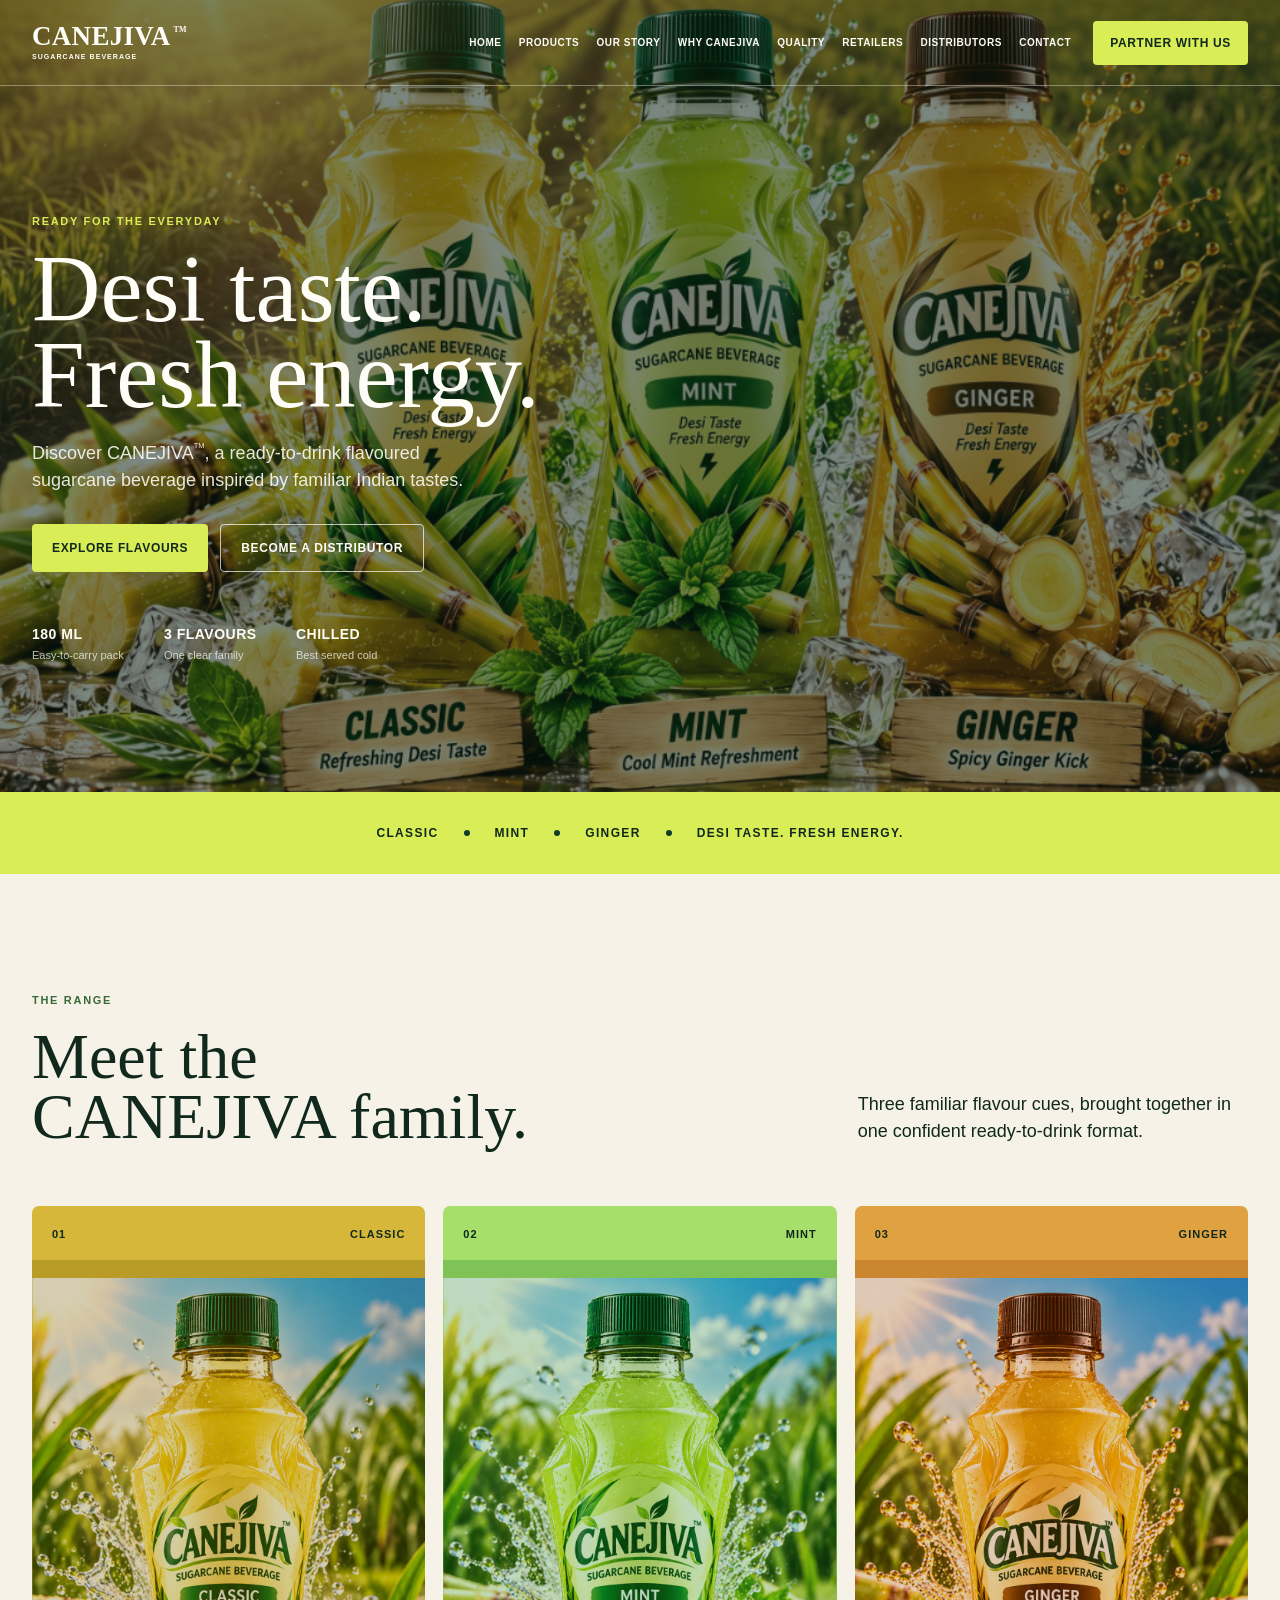
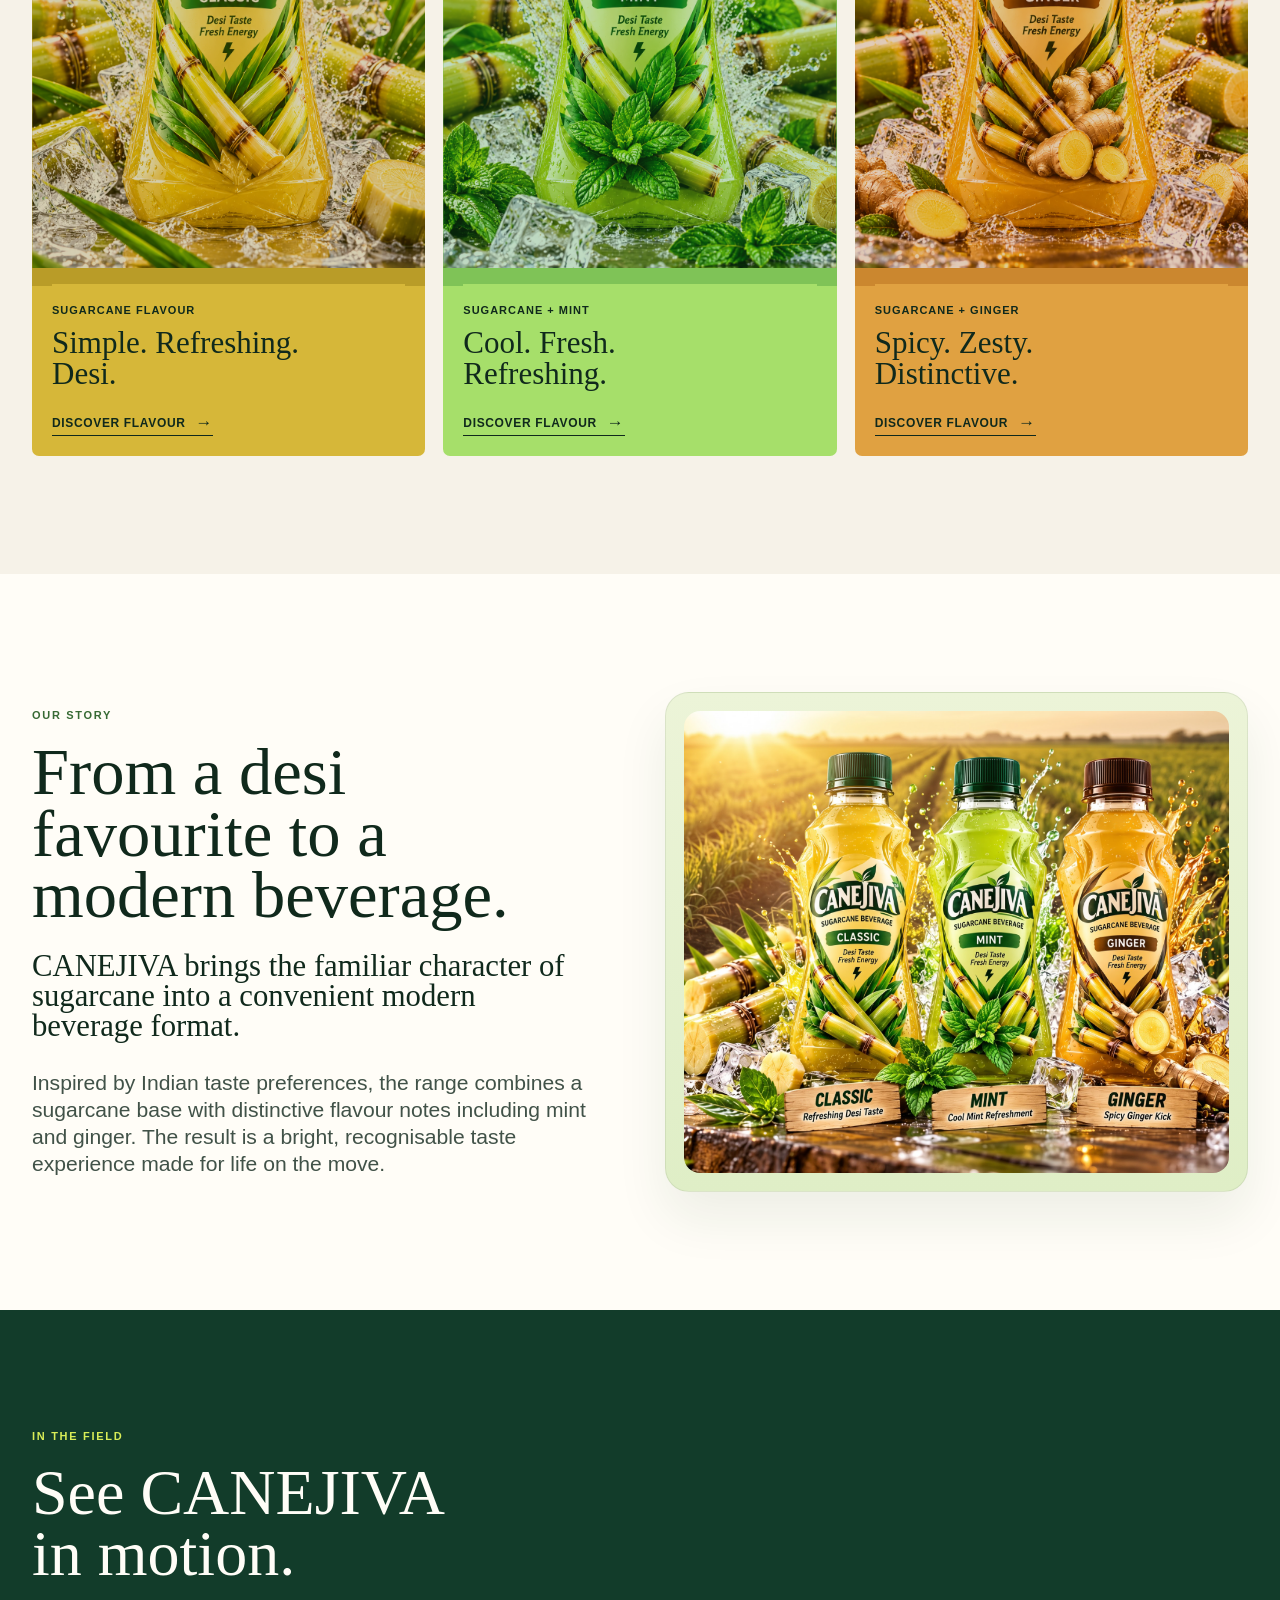
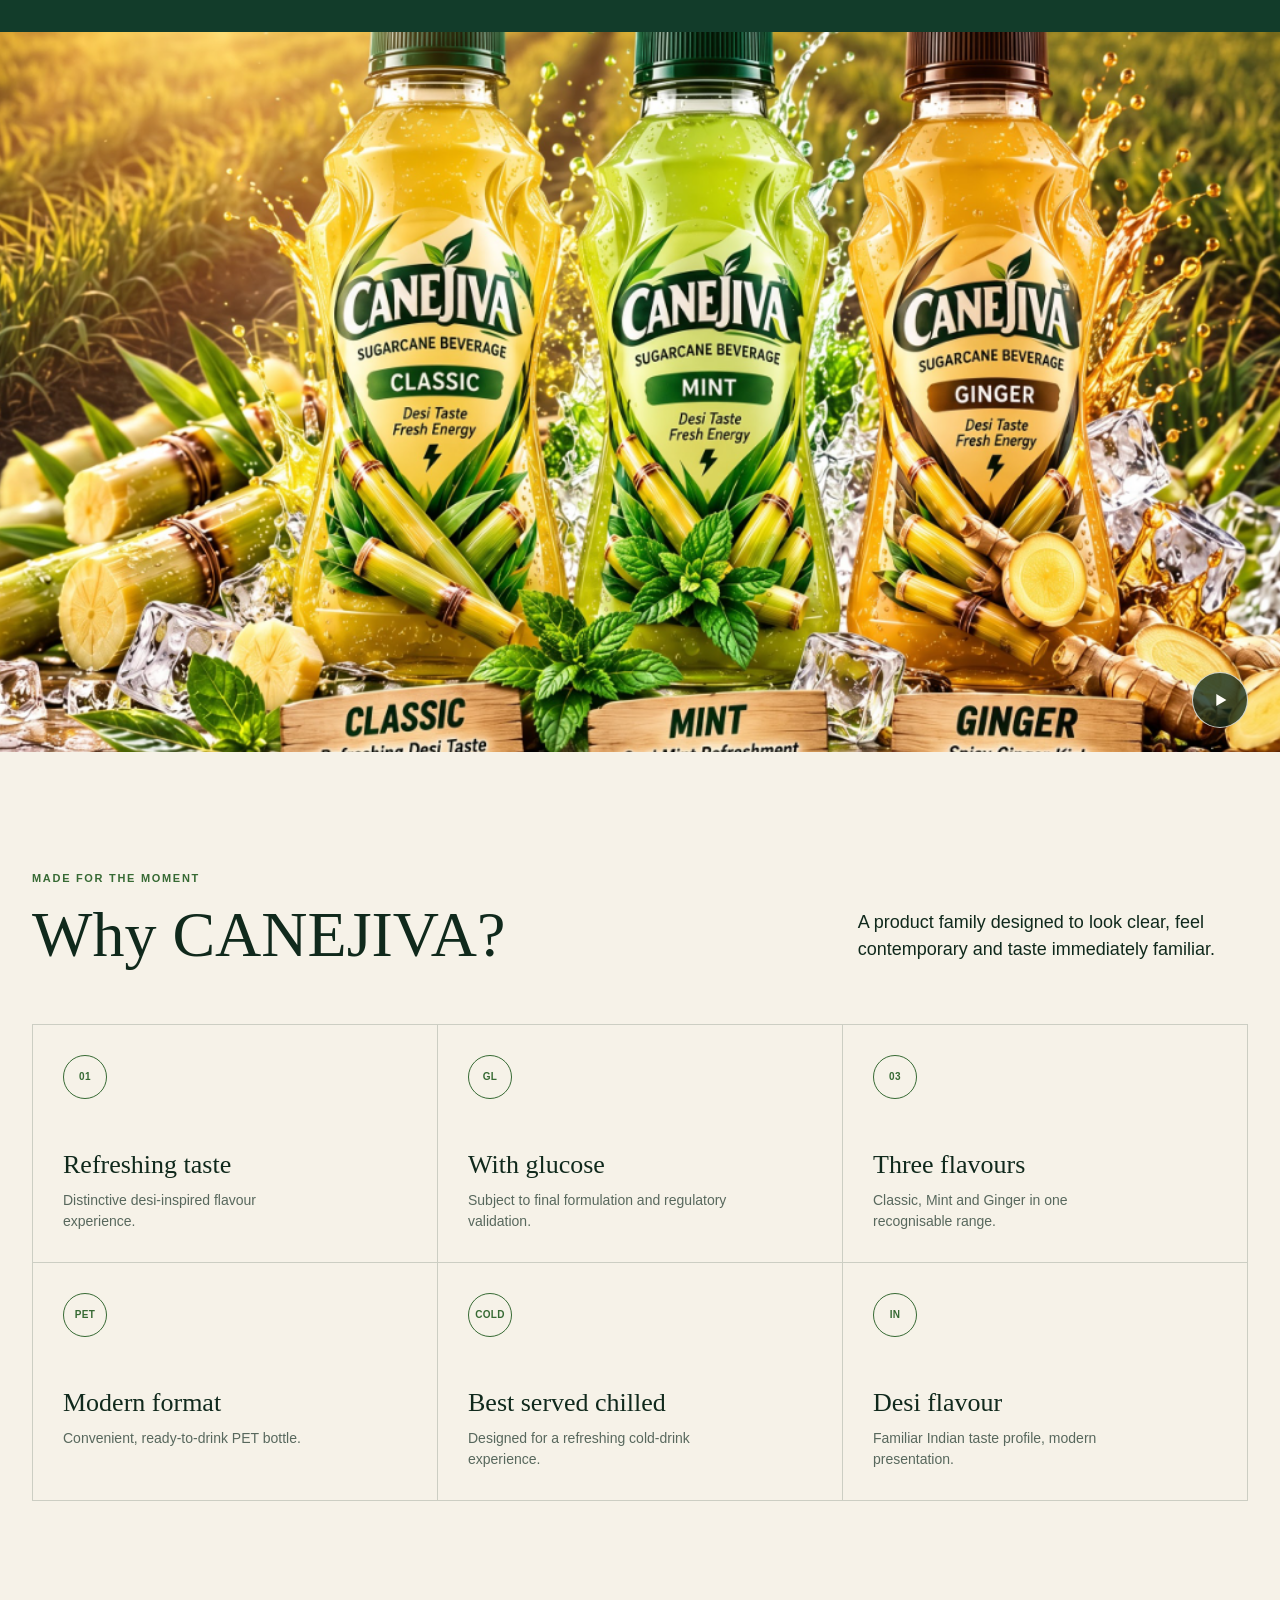
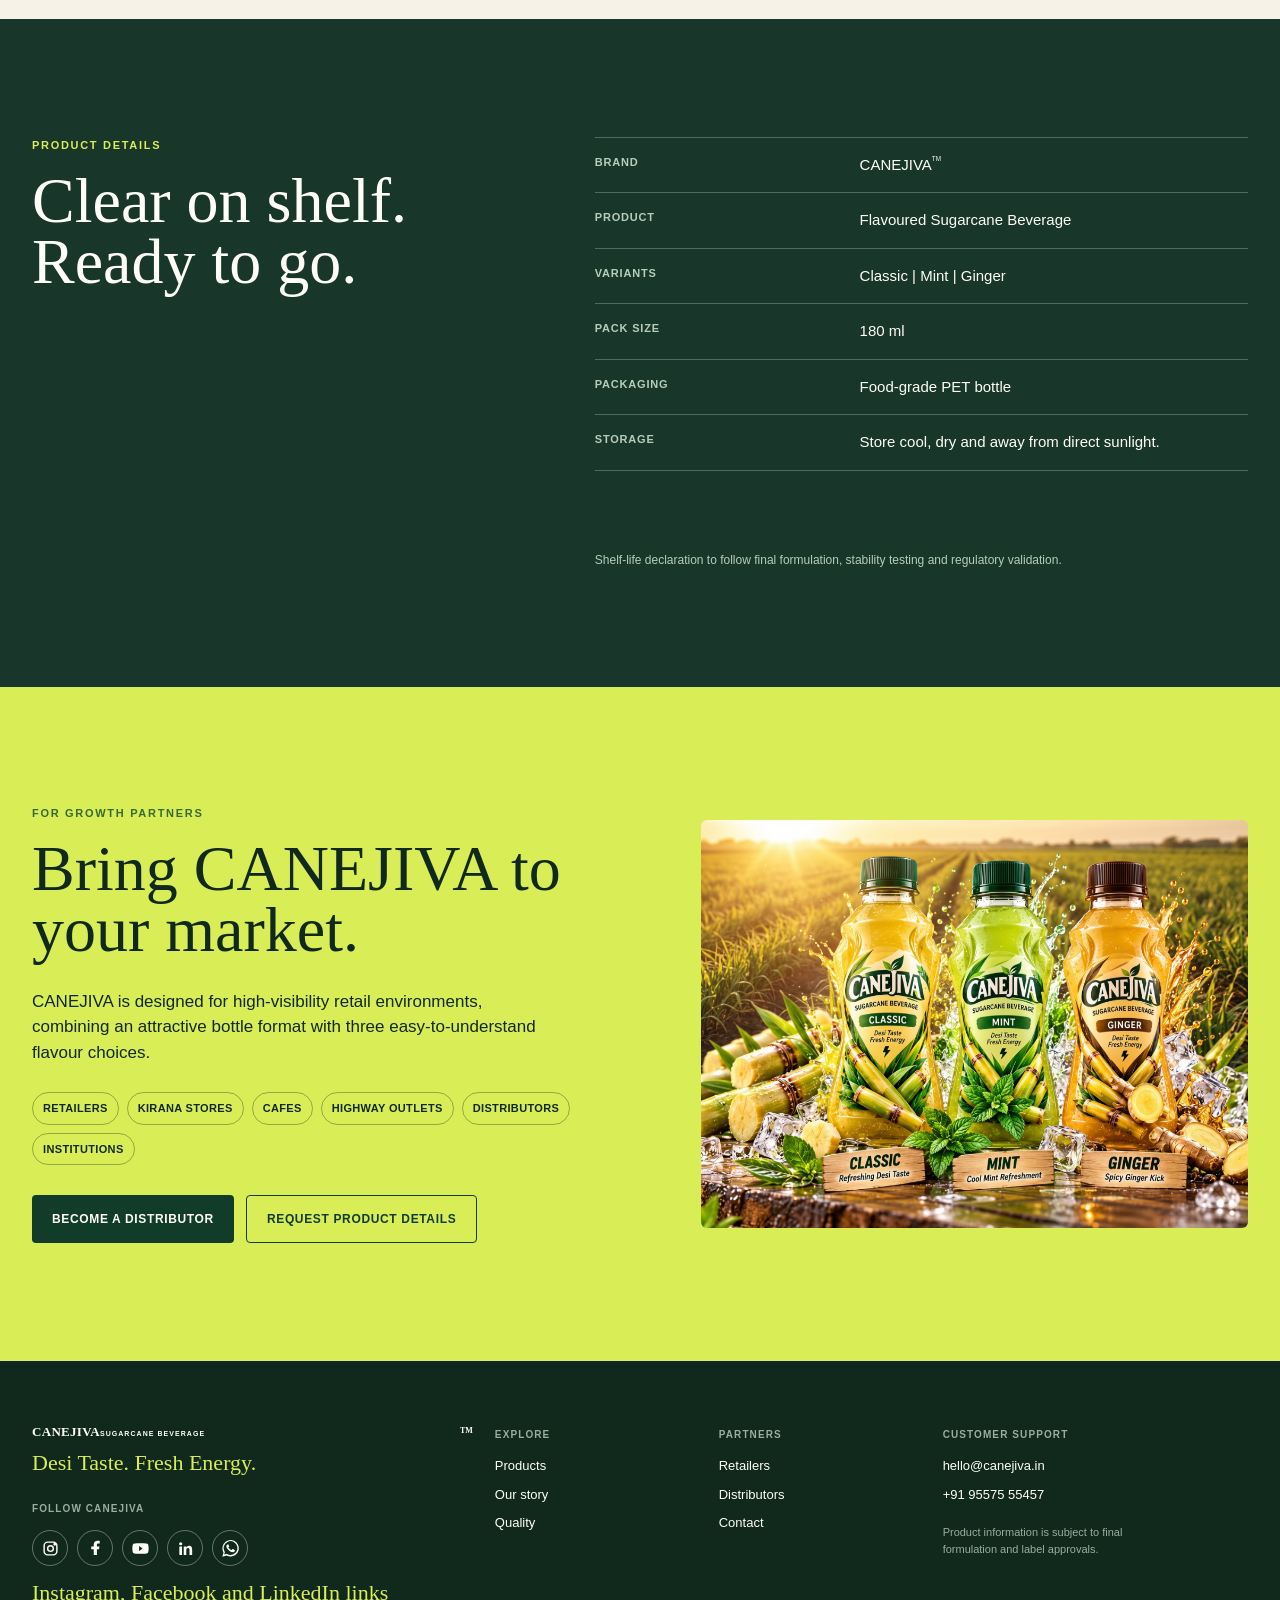
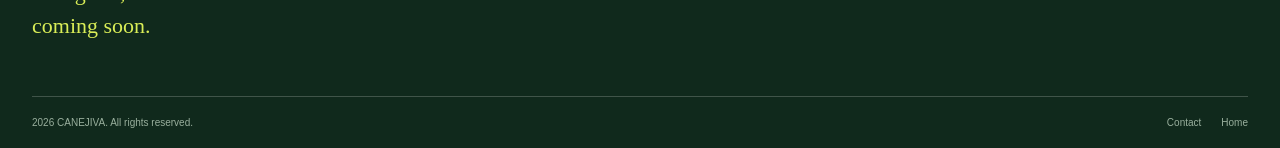
==== commit 8617c5a5: "Remove sale price from website Co-authored-by: Copilot <223556219+Copilot@users.noreply.github.com>" ====
--- a/index.html
+++ b/index.html
@@ -179,7 +179,6 @@
             <div><dt>Product</dt><dd>Flavoured Sugarcane Beverage</dd></div>
             <div><dt>Variants</dt><dd>Classic | Mint | Ginger</dd></div>
             <div><dt>Pack size</dt><dd>180 ml</dd></div>
-            <div><dt>Target MRP</dt><dd>Rs. 10/-</dd></div>
             <div><dt>Packaging</dt><dd>Food-grade PET bottle</dd></div>
             <div><dt>Storage</dt><dd>Store cool, dry and away from direct sunlight.</dd></div>
           </dl>
